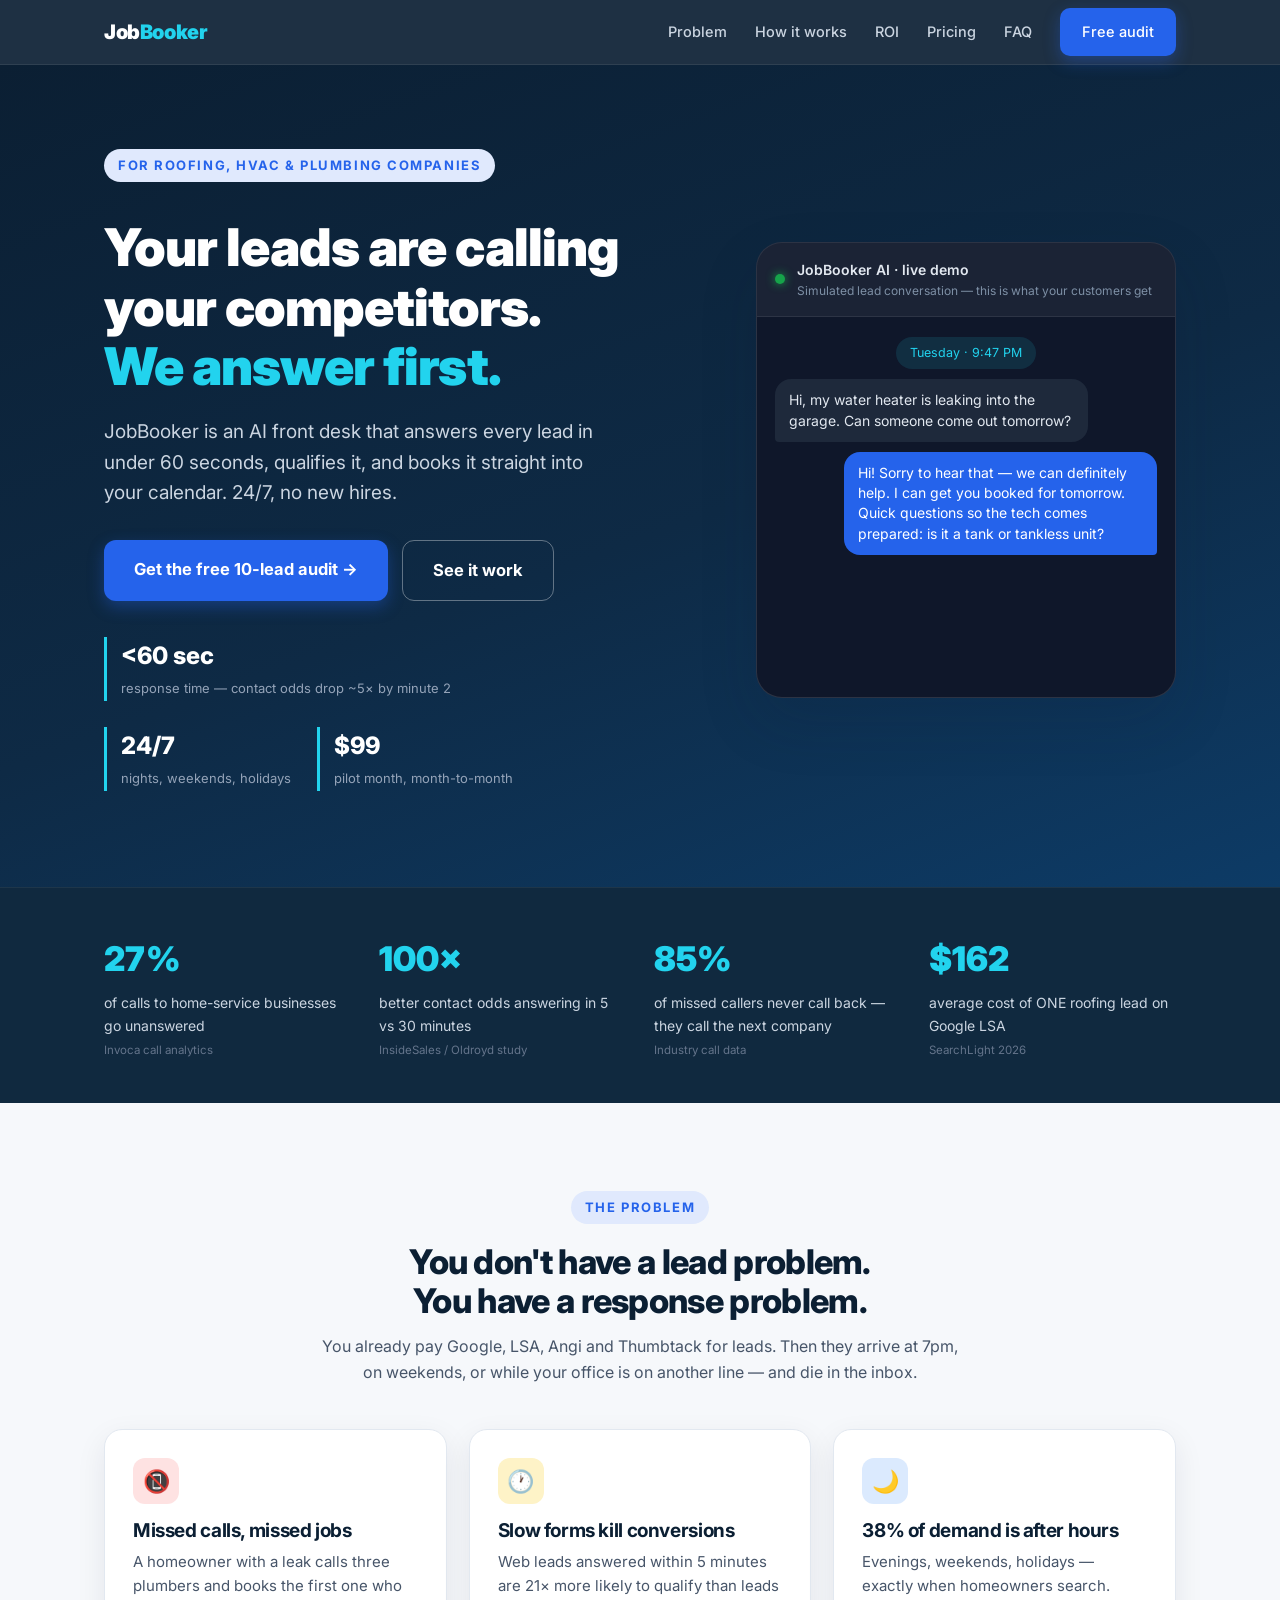
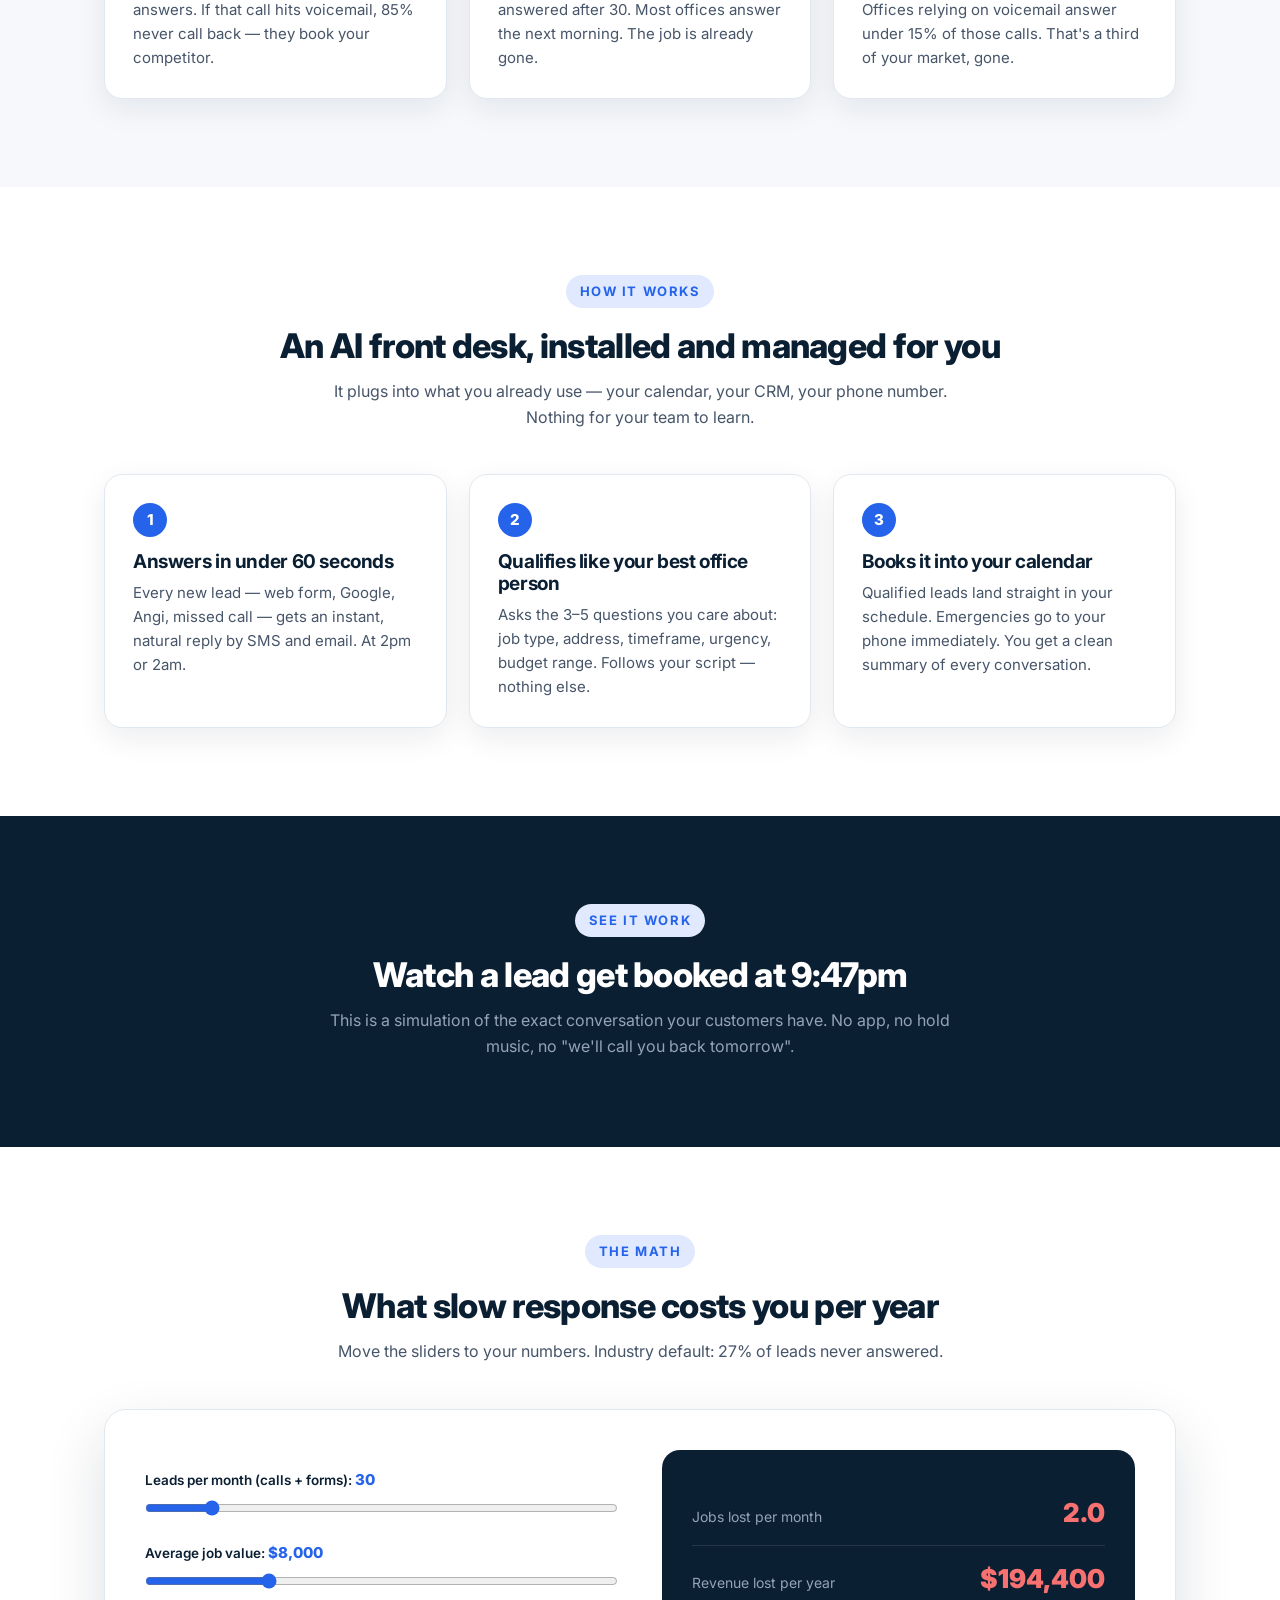
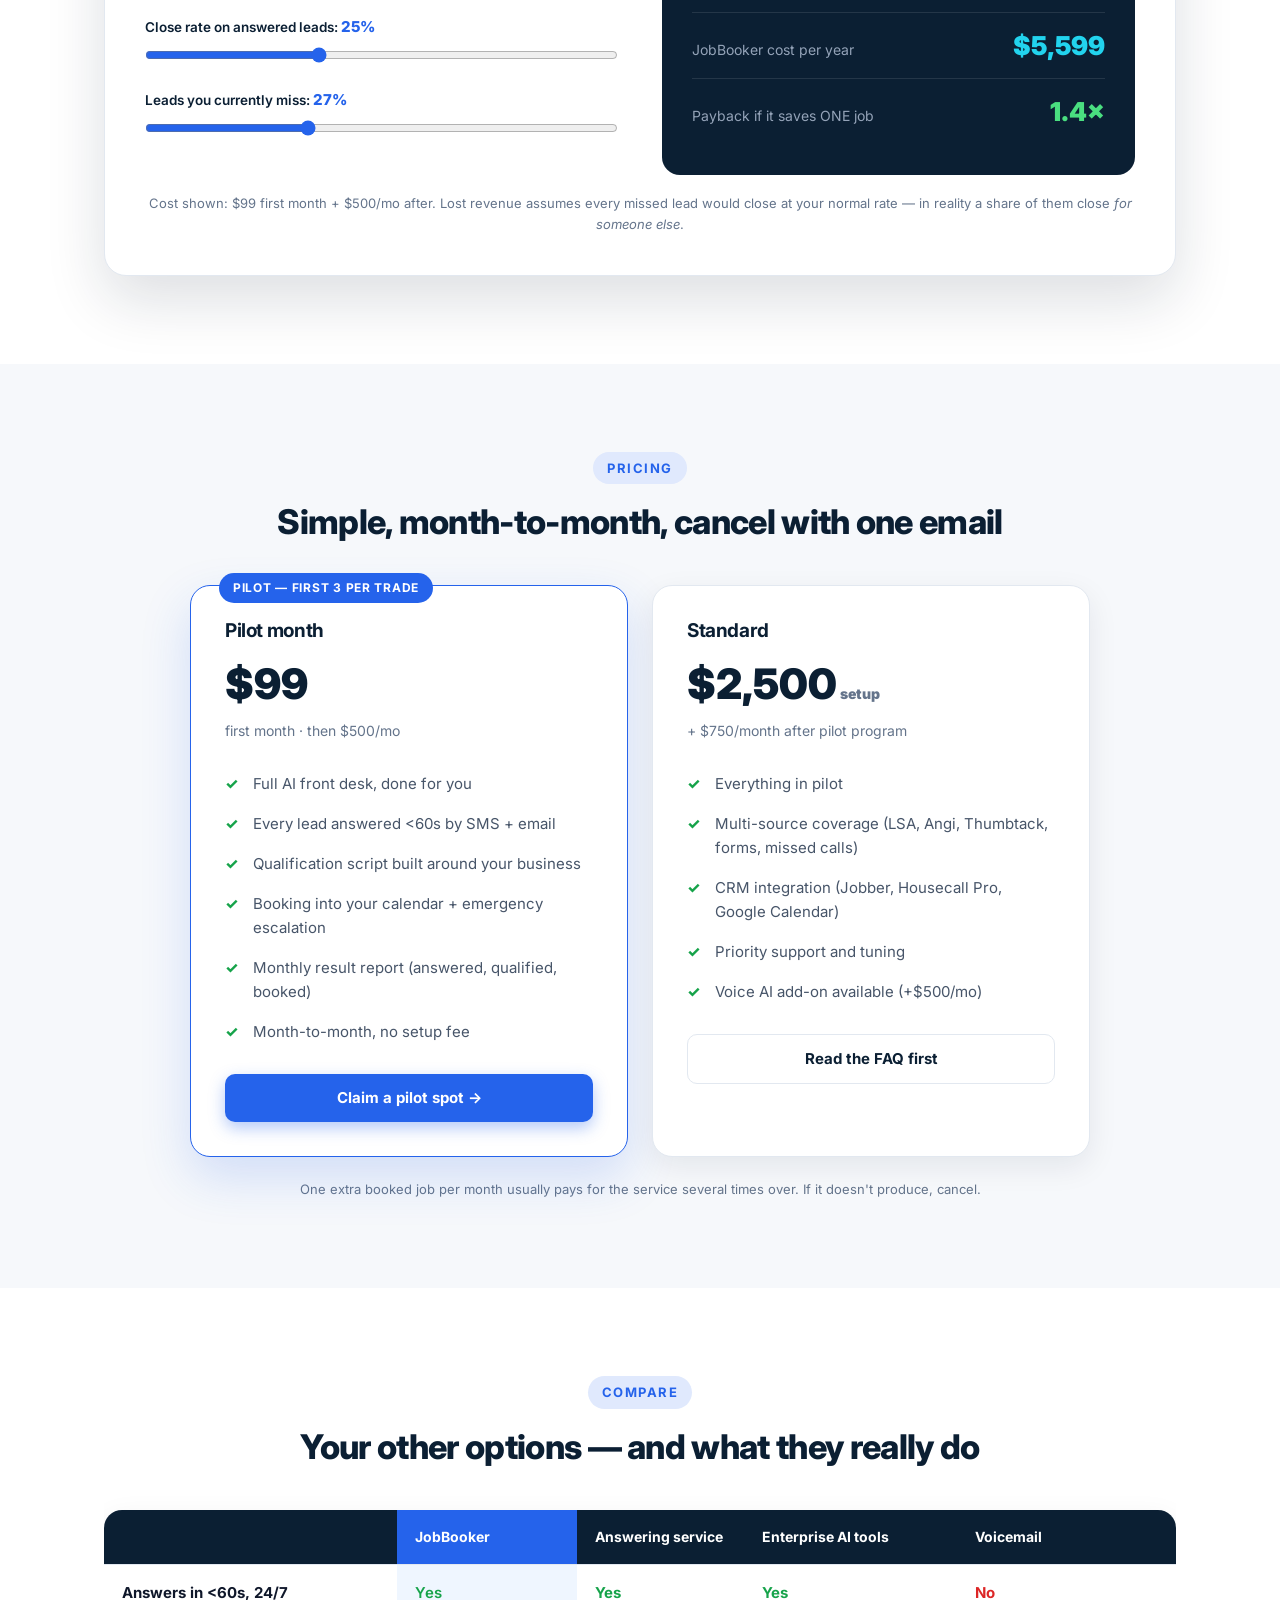
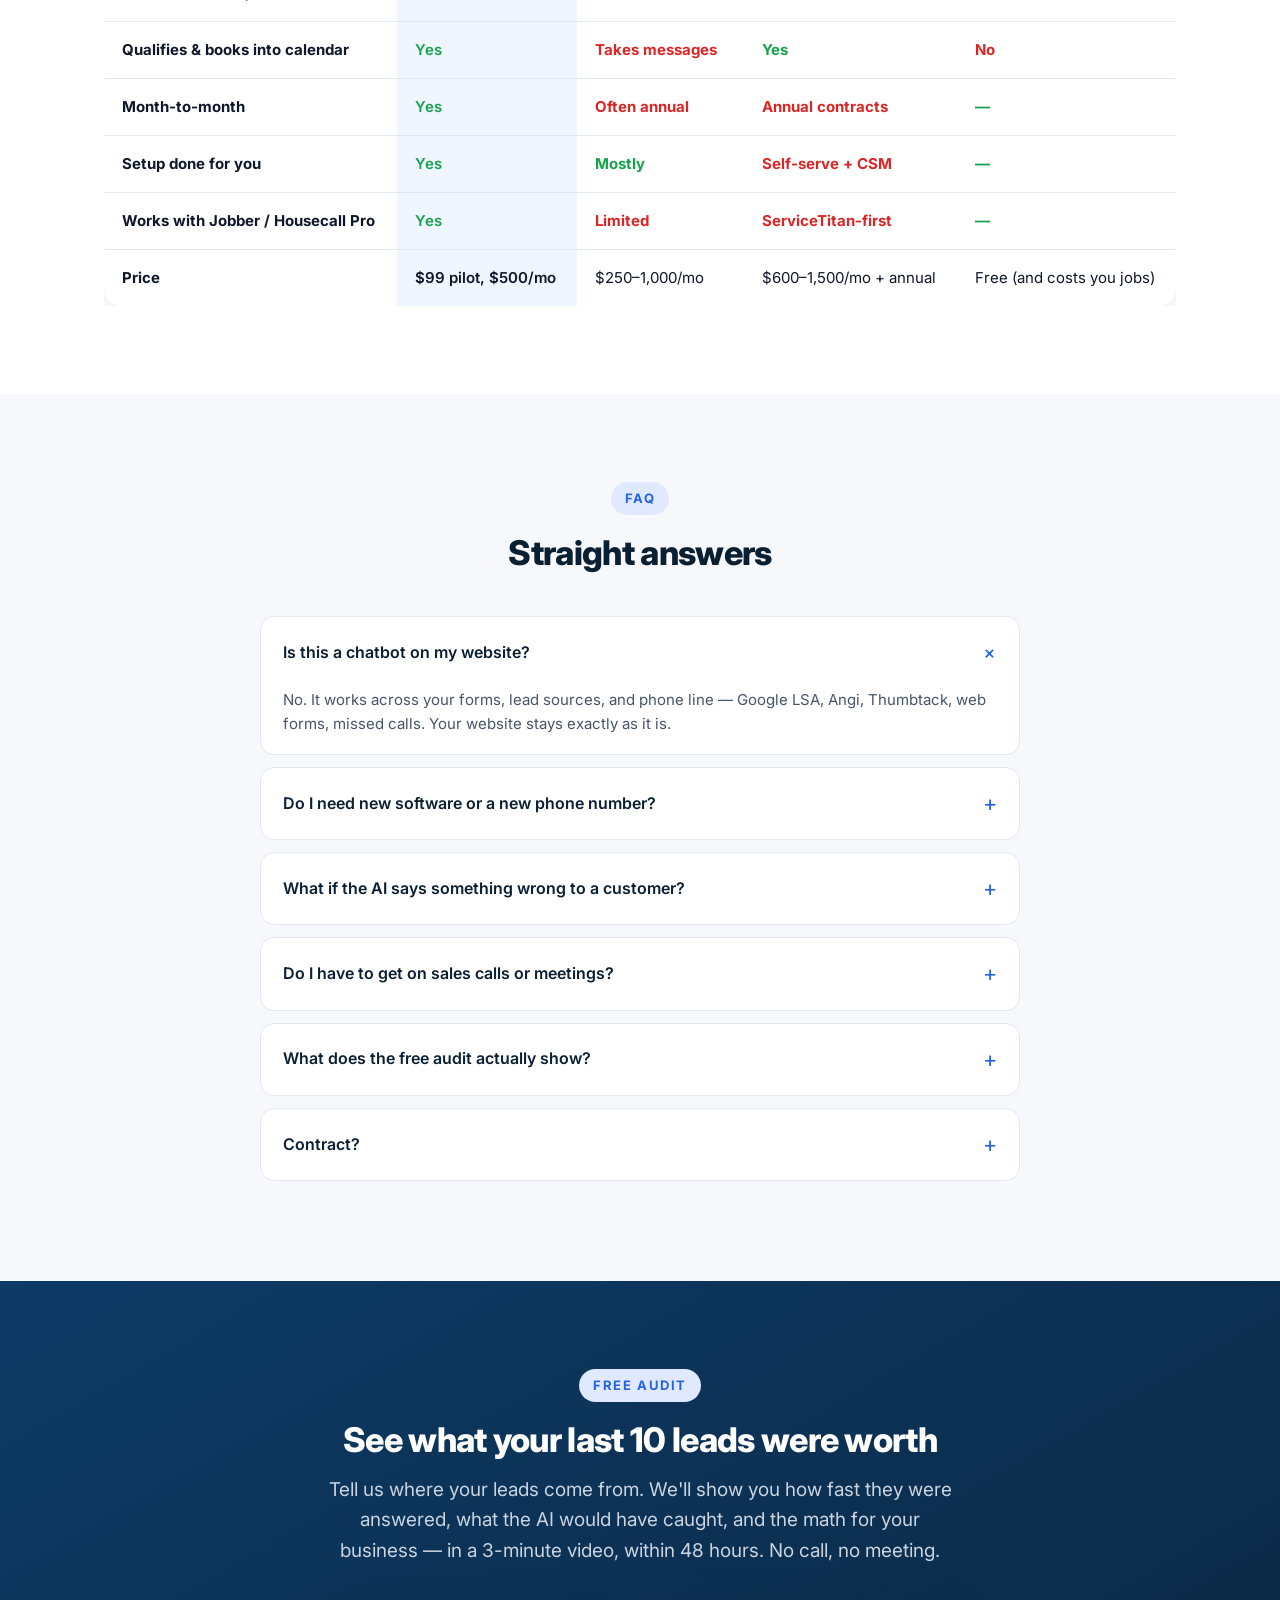
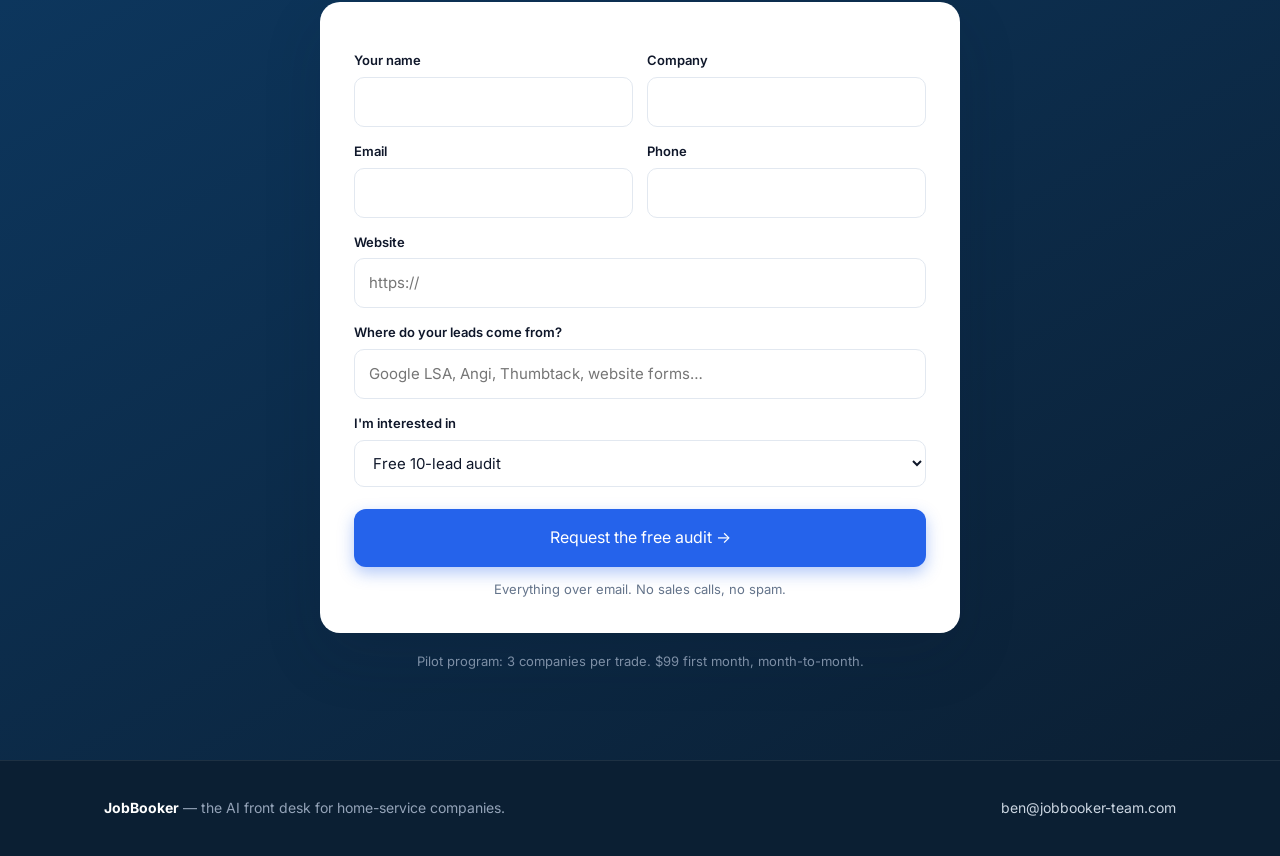
==== index.html @ ffe94521 "feat: minute-1 stat in hero + instant autoresponse on lead form" ====
<!DOCTYPE html>
<html lang="en">
<head>
<meta charset="UTF-8">
<meta name="viewport" content="width=device-width, initial-scale=1.0">
<title>JobBooker — Every lead answered in 60 seconds, booked in your calendar</title>
<meta name="description" content="JobBooker is the AI front desk for roofing, HVAC and plumbing companies. Every lead answered in under 60 seconds, qualified, and booked — 24/7. Pilot: $99 first month.">
<link rel="icon" href="data:image/svg+xml,%3Csvg xmlns='http://www.w3.org/2000/svg' viewBox='0 0 64 64'%3E%3Crect width='64' height='64' rx='14' fill='%230b1f33'/%3E%3Ctext x='32' y='44' font-family='Arial,sans-serif' font-size='34' font-weight='800' fill='%232563eb' text-anchor='middle'%3EJ%3C/text%3E%3C/svg%3E">
<link rel="canonical" href="https://getjobbooker.com/">
<meta property="og:type" content="website">
<meta property="og:url" content="https://getjobbooker.com/">
<meta property="og:title" content="JobBooker — Every lead answered in 60 seconds, booked in your calendar">
<meta property="og:description" content="AI front desk for roofing, HVAC and plumbing companies. Every lead answered in under 60 seconds, qualified, and booked — 24/7. Pilot: $99 first month.">
<meta property="og:image" content="https://getjobbooker.com/og-image.jpg">
<meta name="twitter:card" content="summary_large_image">
<meta name="twitter:title" content="JobBooker — Every lead answered in 60 seconds, booked in your calendar">
<meta name="twitter:description" content="AI front desk for roofing, HVAC and plumbing companies. Every lead answered, qualified, and booked — 24/7.">
<meta name="twitter:image" content="https://getjobbooker.com/og-image.jpg">
<script type="application/ld+json">
{
  "@context": "https://schema.org",
  "@type": "Service",
  "name": "JobBooker",
  "url": "https://getjobbooker.com/",
  "description": "AI front desk for roofing, HVAC and plumbing companies. Every lead answered in under 60 seconds, qualified, and booked into your calendar — 24/7.",
  "provider": {"@type": "Organization", "name": "JobBooker", "url": "https://getjobbooker.com/", "email": "ben@jobbooker-team.com"},
  "serviceType": "AI lead answering and booking service",
  "areaServed": "US",
  "offers": {"@type": "Offer", "name": "Pilot month", "price": "99", "priceCurrency": "USD", "description": "First month pilot, then $500/month, month-to-month."}
}
</script>
<link rel="preconnect" href="https://fonts.googleapis.com">
<link rel="preconnect" href="https://fonts.gstatic.com" crossorigin>
<link href="https://fonts.googleapis.com/css2?family=Inter:wght@400;500;600;700;800;900&display=swap" rel="stylesheet">
<style>
:root{
  --navy:#0b1f33; --navy2:#10293f; --blue:#2563eb; --blue-d:#1d4ed8; --cyan:#22d3ee;
  --ink:#0f172a; --grey:#475569; --grey2:#64748b; --bg:#f6f8fb; --card:#ffffff;
  --line:#e2e8f0; --green:#16a34a; --amber:#d97706; --red:#dc2626;
  --shadow:0 10px 30px rgba(11,31,51,.08); --shadow-lg:0 24px 60px rgba(11,31,51,.14);
}
*{margin:0;padding:0;box-sizing:border-box}
html{scroll-behavior:smooth}
body{font-family:'Inter',-apple-system,BlinkMacSystemFont,"Segoe UI",Roboto,sans-serif;color:var(--ink);background:var(--bg);line-height:1.6;-webkit-font-smoothing:antialiased}
.wrap{max-width:1120px;margin:0 auto;padding:0 24px}
h1,h2,h3{letter-spacing:-.02em;line-height:1.15}
h1{font-size:52px;font-weight:900}
h2{font-size:34px;font-weight:800;color:var(--navy)}
h3{font-size:19px;font-weight:700;color:var(--navy)}
p.lead{font-size:19px;color:#cbd5e1}
section{padding:88px 0}
.eyebrow{display:inline-block;font-size:13px;font-weight:700;letter-spacing:.12em;text-transform:uppercase;color:var(--blue);background:#e0e9fd;padding:6px 14px;border-radius:999px;margin-bottom:18px}
.center{text-align:center}
.muted{color:var(--grey)}
.small{font-size:13px;color:var(--grey2)}

/* NAV */
nav{position:sticky;top:0;z-index:50;background:rgba(11,31,51,.92);backdrop-filter:blur(10px);border-bottom:1px solid rgba(255,255,255,.08)}
nav .wrap{display:flex;align-items:center;justify-content:space-between;height:64px}
.logo{font-weight:900;font-size:20px;color:#fff;letter-spacing:-.02em}
.logo span{color:var(--cyan)}
.nav-links{display:flex;gap:28px;align-items:center}
.nav-links a{color:#cbd5e1;text-decoration:none;font-size:14.5px;font-weight:500}
.nav-links a:hover{color:#fff}
.btn{display:inline-block;background:var(--blue);color:#fff!important;font-weight:700;font-size:15px;padding:12px 22px;border-radius:10px;text-decoration:none;transition:.15s;box-shadow:0 6px 16px rgba(37,99,235,.35)}
.btn:hover{background:var(--blue-d);transform:translateY(-1px)}
.btn-lg{font-size:16.5px;padding:16px 30px;border-radius:12px}
.btn-ghost{background:transparent;border:1.5px solid rgba(255,255,255,.35);box-shadow:none;color:#fff!important}
.btn-ghost:hover{background:rgba(255,255,255,.08)}

/* HERO */
.hero{background:linear-gradient(160deg,var(--navy) 0%,#0e2a45 55%,#0d3b66 100%);color:#fff;padding:84px 0 96px;overflow:hidden}
.hero .wrap{display:grid;grid-template-columns:1.05fr .95fr;gap:56px;align-items:center}
.hero h1{margin:18px 0 20px}
.hero h1 .accent{color:var(--cyan)}
.hero p.lead{max-width:520px}
.hero-ctas{display:flex;gap:14px;margin-top:32px;flex-wrap:wrap}
.hero-stats{display:flex;gap:26px;margin-top:36px;flex-wrap:wrap}
.hstat{border-left:3px solid var(--cyan);padding-left:14px}
.hstat b{display:block;font-size:24px;font-weight:800;color:#fff}
.hstat span{font-size:13px;color:#94a3b8}

/* PHONE DEMO */
.phone{background:#0f172a;border:1px solid rgba(255,255,255,.12);border-radius:26px;box-shadow:var(--shadow-lg);overflow:hidden;max-width:420px;margin-left:auto}
.phone-head{display:flex;align-items:center;gap:12px;padding:16px 18px;background:rgba(255,255,255,.05);border-bottom:1px solid rgba(255,255,255,.08)}
.phone-head .dot{width:10px;height:10px;border-radius:50%;background:var(--green);box-shadow:0 0 10px var(--green)}
.phone-head .t{font-size:14px;font-weight:600;color:#e2e8f0}
.phone-head .s{font-size:12px;color:#7d8fa5}
.chat{padding:20px 18px;display:flex;flex-direction:column;gap:10px;min-height:380px}
.bubble{max-width:82%;padding:11px 14px;border-radius:16px;font-size:14px;line-height:1.45;opacity:0;transform:translateY(8px);animation:msgIn .4s forwards}
@keyframes msgIn{to{opacity:1;transform:none}}
.b-in{align-self:flex-start;background:#1e293b;color:#e2e8f0;border-bottom-left-radius:4px}
.b-out{align-self:flex-end;background:var(--blue);color:#fff;border-bottom-right-radius:4px}
.b-sys{align-self:center;background:rgba(34,211,238,.12);color:var(--cyan);font-size:12.5px;padding:7px 14px;border-radius:999px}
.time{font-size:11px;color:#64748b;align-self:flex-end;margin-top:-6px}
.typing{align-self:flex-start;display:flex;gap:5px;padding:12px 16px;background:#1e293b;border-radius:16px;border-bottom-left-radius:4px}
.typing i{width:7px;height:7px;border-radius:50%;background:#64748b;animation:blink 1.2s infinite}
.typing i:nth-child(2){animation-delay:.2s}.typing i:nth-child(3){animation-delay:.4s}
@keyframes blink{0%,60%,100%{opacity:.3}30%{opacity:1}}

/* STAT BAR */
.statbar{background:var(--navy2);color:#fff;padding:44px 0;border-top:1px solid rgba(255,255,255,.06)}
.statbar .wrap{display:grid;grid-template-columns:repeat(4,1fr);gap:28px}
.sb b{display:block;font-size:34px;font-weight:900;color:var(--cyan)}
.sb span{font-size:14px;color:#cbd5e1;display:block;margin-top:6px}
.sb i{font-size:11.5px;color:#64748b;display:block;font-style:normal;margin-top:4px}

/* CARDS */
.grid3{display:grid;grid-template-columns:repeat(3,1fr);gap:22px;margin-top:44px}
.card{background:var(--card);border:1px solid var(--line);border-radius:18px;padding:28px;box-shadow:var(--shadow)}
.card .ico{width:46px;height:46px;border-radius:12px;display:flex;align-items:center;justify-content:center;font-size:22px;margin-bottom:16px}
.card p{color:var(--grey);font-size:15px;margin-top:8px}
.ico-red{background:#fee2e2}.ico-amber{background:#fef3c7}.ico-blue{background:#dbeafe}
.num-badge{display:inline-flex;align-items:center;justify-content:center;width:34px;height:34px;border-radius:50%;background:var(--blue);color:#fff;font-weight:800;font-size:15px;margin-bottom:14px}

/* DEMO SECTION */
.demo{background:var(--navy);color:#fff}
.demo h2{color:#fff}
.demo .muted{color:#94a3b8}

/* CALC */
.calc{background:var(--card);border:1px solid var(--line);border-radius:22px;box-shadow:var(--shadow-lg);padding:40px;margin-top:44px}
.calc-grid{display:grid;grid-template-columns:1fr 1fr;gap:44px}
.calc label{display:block;font-size:13.5px;font-weight:600;color:var(--navy);margin:18px 0 6px}
.calc input[type=range]{width:100%;accent-color:var(--blue)}
.calc .val{font-weight:800;color:var(--blue);font-size:15px}
.result-box{background:var(--navy);color:#fff;border-radius:18px;padding:30px}
.result-box .row{display:flex;justify-content:space-between;align-items:baseline;padding:12px 0;border-bottom:1px solid rgba(255,255,255,.1)}
.result-box .row:last-child{border-bottom:none}
.result-box .lab{font-size:14px;color:#94a3b8}
.result-box .num{font-size:26px;font-weight:900}
.num.red{color:#f87171}.num.green{color:#4ade80}.num.cyan{color:var(--cyan)}

/* PRICING */
.pricing-grid{display:grid;grid-template-columns:1fr 1fr;gap:24px;margin-top:44px;max-width:900px;margin-left:auto;margin-right:auto}
.price-card{background:var(--card);border:1.5px solid var(--line);border-radius:20px;padding:34px;box-shadow:var(--shadow);position:relative}
.price-card.featured{border-color:var(--blue);box-shadow:0 20px 50px rgba(37,99,235,.18)}
.tag{position:absolute;top:-13px;left:28px;background:var(--blue);color:#fff;font-size:12px;font-weight:700;padding:5px 14px;border-radius:999px;letter-spacing:.06em}
.price-card .amount{font-size:42px;font-weight:900;color:var(--navy);margin:8px 0 2px}
.price-card .per{font-size:14px;color:var(--grey2)}
.price-card ul{list-style:none;margin:22px 0}
.price-card li{padding:8px 0 8px 28px;position:relative;font-size:15px;color:var(--grey)}
.price-card li:before{content:"✓";position:absolute;left:0;color:var(--green);font-weight:800}

/* COMPARE */
table.cmp{width:100%;border-collapse:separate;border-spacing:0;margin-top:44px;background:var(--card);border-radius:18px;overflow:hidden;box-shadow:var(--shadow);font-size:15px}
.cmp th,.cmp td{padding:16px 18px;text-align:left;border-bottom:1px solid var(--line)}
.cmp th{background:var(--navy);color:#fff;font-size:14px}
.cmp th.us{background:var(--blue)}
.cmp td.us{background:#eff6ff;font-weight:600}
.cmp tr:last-child td{border-bottom:none}
.cmp .x{color:var(--red);font-weight:700}
.cmp .y{color:var(--green);font-weight:700}
.cmp-wrap{overflow-x:auto;-webkit-overflow-scrolling:touch}
.cmp-wrap .cmp{min-width:640px}

/* FAQ */
.faq{max-width:760px;margin:44px auto 0}
.faq details{background:var(--card);border:1px solid var(--line);border-radius:14px;margin-bottom:12px;overflow:hidden}
.faq summary{cursor:pointer;padding:18px 22px;font-weight:600;color:var(--navy);list-style:none;display:flex;justify-content:space-between;align-items:center;font-size:16px}
.faq summary::-webkit-details-marker{display:none}
.faq summary:after{content:"+";font-size:22px;color:var(--blue);font-weight:400;transition:.2s}
.faq details[open] summary:after{transform:rotate(45deg)}
.faq .ans{padding:0 22px 18px;color:var(--grey);font-size:15px}

/* FINAL CTA */
.final{background:linear-gradient(150deg,#0d3b66,var(--navy));color:#fff;text-align:center}
.final h2{color:#fff}
.final .lead{color:#cbd5e1;max-width:640px;margin:16px auto 0}
footer{background:var(--navy);color:#94a3b8;padding:36px 0;font-size:14px;border-top:1px solid rgba(255,255,255,.08)}
footer .wrap{display:flex;justify-content:space-between;flex-wrap:wrap;gap:16px}
footer a{color:#cbd5e1;text-decoration:none}
footer a:hover{color:#fff}

/* LEAD FORM */
.audit-card{max-width:640px;margin:36px auto 0;background:#fff;border-radius:20px;padding:34px;text-align:left;box-shadow:var(--shadow-lg)}
.audit-card .frow{display:grid;grid-template-columns:1fr 1fr;gap:14px}
.audit-card label{display:block;font-size:13px;font-weight:600;color:var(--ink);margin:14px 0 6px}
.audit-card input,.audit-card select{width:100%;padding:12px 14px;border:1px solid var(--line);border-radius:10px;font:inherit;font-size:15px;color:var(--ink);background:#fff}
.audit-card input:focus,.audit-card select:focus{outline:none;border-color:var(--blue);box-shadow:0 0 0 3px rgba(37,99,235,.15)}
.audit-card button.btn{width:100%;margin-top:22px;border:none;cursor:pointer;font:inherit}
.audit-card button.btn:disabled{opacity:.6;cursor:default}
.audit-note{font-size:13px;color:var(--grey2);margin-top:12px;text-align:center}
.audit-note a{color:var(--blue)}
.hp{position:absolute;left:-9999px;width:1px;height:1px;opacity:0}
.form-success{text-align:center;padding:30px 10px;color:var(--ink)}
.form-success b{display:block;font-size:22px;margin-bottom:10px;color:var(--green)}

@media(max-width:900px){
  h1{font-size:36px}
  .hero .wrap{grid-template-columns:1fr;gap:44px}
  .phone{margin:0 auto}
  .statbar .wrap{grid-template-columns:repeat(2,1fr)}
  .grid3{grid-template-columns:1fr}
  .calc-grid{grid-template-columns:1fr}
  .pricing-grid{grid-template-columns:1fr}
  .nav-links a:not(.btn){display:none}
  .audit-card{padding:24px}
  .audit-card .frow{grid-template-columns:1fr}
  section{padding:64px 0}
}
</style>
</head>
<body>

<nav>
  <div class="wrap">
    <div class="logo">Job<span>Booker</span></div>
    <div class="nav-links">
      <a href="#problem">Problem</a>
      <a href="#how">How it works</a>
      <a href="#roi">ROI</a>
      <a href="#pricing">Pricing</a>
      <a href="#faq">FAQ</a>
      <a class="btn" href="#audit">Free audit</a>
    </div>
  </div>
</nav>

<header class="hero">
  <div class="wrap">
    <div>
      <span class="eyebrow">For roofing, HVAC &amp; plumbing companies</span>
      <h1>Your leads are calling your competitors.<br><span class="accent">We answer first.</span></h1>
      <p class="lead">JobBooker is an AI front desk that answers every lead in under 60 seconds, qualifies it, and books it straight into your calendar. 24/7, no new hires.</p>
      <div class="hero-ctas">
        <a class="btn btn-lg" href="#audit">Get the free 10-lead audit →</a>
        <a class="btn btn-lg btn-ghost" href="#demo">See it work</a>
      </div>
      <div class="hero-stats">
        <div class="hstat"><b>&lt;60 sec</b><span>response time — contact odds drop ~5× by minute 2</span></div>
        <div class="hstat"><b>24/7</b><span>nights, weekends, holidays</span></div>
        <div class="hstat"><b>$99</b><span>pilot month, month-to-month</span></div>
      </div>
    </div>
    <div class="phone" id="demo">
      <div class="phone-head">
        <div class="dot"></div>
        <div>
          <div class="t">JobBooker AI · live demo</div>
          <div class="s">Simulated lead conversation — this is what your customers get</div>
        </div>
      </div>
      <div class="chat" id="chat"></div>
    </div>
  </div>
</header>

<div class="statbar">
  <div class="wrap">
    <div class="sb"><b>27%</b><span>of calls to home-service businesses go unanswered<i>Invoca call analytics</i></span></div>
    <div class="sb"><b>100×</b><span>better contact odds answering in 5 vs 30 minutes<i>InsideSales / Oldroyd study</i></span></div>
    <div class="sb"><b>85%</b><span>of missed callers never call back — they call the next company<i>Industry call data</i></span></div>
    <div class="sb"><b>$162</b><span>average cost of ONE roofing lead on Google LSA<i>SearchLight 2026</i></span></div>
  </div>
</div>

<section id="problem">
  <div class="wrap">
    <div class="center">
      <span class="eyebrow">The problem</span>
      <h2>You don't have a lead problem.<br>You have a response problem.</h2>
      <p class="muted" style="max-width:640px;margin:14px auto 0">You already pay Google, LSA, Angi and Thumbtack for leads. Then they arrive at 7pm, on weekends, or while your office is on another line — and die in the inbox.</p>
    </div>
    <div class="grid3">
      <div class="card">
        <div class="ico ico-red">📵</div>
        <h3>Missed calls, missed jobs</h3>
        <p>A homeowner with a leak calls three plumbers and books the first one who answers. If that call hits voicemail, 85% never call back — they book your competitor.</p>
      </div>
      <div class="card">
        <div class="ico ico-amber">🕐</div>
        <h3>Slow forms kill conversions</h3>
        <p>Web leads answered within 5 minutes are 21× more likely to qualify than leads answered after 30. Most offices answer the next morning. The job is already gone.</p>
      </div>
      <div class="card">
        <div class="ico ico-blue">🌙</div>
        <h3>38% of demand is after hours</h3>
        <p>Evenings, weekends, holidays — exactly when homeowners search. Offices relying on voicemail answer under 15% of those calls. That's a third of your market, gone.</p>
      </div>
    </div>
  </div>
</section>

<section id="how" style="background:#fff">
  <div class="wrap">
    <div class="center">
      <span class="eyebrow">How it works</span>
      <h2>An AI front desk, installed and managed for you</h2>
      <p class="muted" style="max-width:620px;margin:14px auto 0">It plugs into what you already use — your calendar, your CRM, your phone number. Nothing for your team to learn.</p>
    </div>
    <div class="grid3">
      <div class="card">
        <div class="num-badge">1</div>
        <h3>Answers in under 60 seconds</h3>
        <p>Every new lead — web form, Google, Angi, missed call — gets an instant, natural reply by SMS and email. At 2pm or 2am.</p>
      </div>
      <div class="card">
        <div class="num-badge">2</div>
        <h3>Qualifies like your best office person</h3>
        <p>Asks the 3–5 questions you care about: job type, address, timeframe, urgency, budget range. Follows your script — nothing else.</p>
      </div>
      <div class="card">
        <div class="num-badge">3</div>
        <h3>Books it into your calendar</h3>
        <p>Qualified leads land straight in your schedule. Emergencies go to your phone immediately. You get a clean summary of every conversation.</p>
      </div>
    </div>
  </div>
</section>

<section class="demo" id="demo-section">
  <div class="wrap center">
    <span class="eyebrow">See it work</span>
    <h2>Watch a lead get booked at 9:47pm</h2>
    <p class="muted" style="max-width:620px;margin:14px auto 0">This is a simulation of the exact conversation your customers have. No app, no hold music, no "we'll call you back tomorrow".</p>
  </div>
</section>

<section id="roi" style="background:#fff">
  <div class="wrap">
    <div class="center">
      <span class="eyebrow">The math</span>
      <h2>What slow response costs you per year</h2>
      <p class="muted" style="margin-top:14px">Move the sliders to your numbers. Industry default: 27% of leads never answered.</p>
    </div>
    <div class="calc">
      <div class="calc-grid">
        <div>
          <label>Leads per month (calls + forms): <span class="val" id="vLeads">30</span></label>
          <input type="range" id="rLeads" min="5" max="200" value="30">
          <label>Average job value: <span class="val" id="vJob">$8,000</span></label>
          <input type="range" id="rJob" min="500" max="30000" step="500" value="8000">
          <label>Close rate on answered leads: <span class="val" id="vClose">25%</span></label>
          <input type="range" id="rClose" min="5" max="60" value="25">
          <label>Leads you currently miss: <span class="val" id="vMiss">27%</span></label>
          <input type="range" id="rMiss" min="5" max="70" value="27">
        </div>
        <div class="result-box">
          <div class="row"><span class="lab">Jobs lost per month</span><span class="num red" id="rJobsLost">2.0</span></div>
          <div class="row"><span class="lab">Revenue lost per year</span><span class="num red" id="rRevLost">$194,400</span></div>
          <div class="row"><span class="lab">JobBooker cost per year</span><span class="num cyan" id="rCost">$6,099</span></div>
          <div class="row"><span class="lab">Payback if it saves ONE job</span><span class="num green" id="rPayback">1.3×</span></div>
        </div>
      </div>
      <p class="small center" style="margin-top:18px">Cost shown: $99 first month + $500/mo after. Lost revenue assumes every missed lead would close at your normal rate — in reality a share of them close <em>for someone else</em>.</p>
    </div>
  </div>
</section>

<section id="pricing">
  <div class="wrap">
    <div class="center">
      <span class="eyebrow">Pricing</span>
      <h2>Simple, month-to-month, cancel with one email</h2>
    </div>
    <div class="pricing-grid">
      <div class="price-card featured">
        <div class="tag">PILOT — FIRST 3 PER TRADE</div>
        <h3>Pilot month</h3>
        <div class="amount">$99</div>
        <div class="per">first month · then $500/mo</div>
        <ul>
          <li>Full AI front desk, done for you</li>
          <li>Every lead answered &lt;60s by SMS + email</li>
          <li>Qualification script built around your business</li>
          <li>Booking into your calendar + emergency escalation</li>
          <li>Monthly result report (answered, qualified, booked)</li>
          <li>Month-to-month, no setup fee</li>
        </ul>
        <a class="btn" style="width:100%;text-align:center" href="#audit" data-interest="Pilot spot — $99 first month">Claim a pilot spot →</a>
      </div>
      <div class="price-card">
        <h3>Standard</h3>
        <div class="amount">$2,500<span class="per"> setup</span></div>
        <div class="per">+ $750/month after pilot program</div>
        <ul>
          <li>Everything in pilot</li>
          <li>Multi-source coverage (LSA, Angi, Thumbtack, forms, missed calls)</li>
          <li>CRM integration (Jobber, Housecall Pro, Google Calendar)</li>
          <li>Priority support and tuning</li>
          <li>Voice AI add-on available (+$500/mo)</li>
        </ul>
        <a class="btn btn-ghost" style="width:100%;text-align:center;color:var(--navy)!important;border-color:var(--line)" href="#faq">Read the FAQ first</a>
      </div>
    </div>
    <p class="small center" style="margin-top:22px">One extra booked job per month usually pays for the service several times over. If it doesn't produce, cancel.</p>
  </div>
</section>

<section style="background:#fff">
  <div class="wrap">
    <div class="center">
      <span class="eyebrow">Compare</span>
      <h2>Your other options — and what they really do</h2>
    </div>
    <div class="cmp-wrap">
    <table class="cmp">
      <tr><th></th><th class="us">JobBooker</th><th>Answering service</th><th>Enterprise AI tools</th><th>Voicemail</th></tr>
      <tr><td><b>Answers in &lt;60s, 24/7</b></td><td class="us y">Yes</td><td class="y">Yes</td><td class="y">Yes</td><td class="x">No</td></tr>
      <tr><td><b>Qualifies &amp; books into calendar</b></td><td class="us y">Yes</td><td class="x">Takes messages</td><td class="y">Yes</td><td class="x">No</td></tr>
      <tr><td><b>Month-to-month</b></td><td class="us y">Yes</td><td class="x">Often annual</td><td class="x">Annual contracts</td><td class="y">—</td></tr>
      <tr><td><b>Setup done for you</b></td><td class="us y">Yes</td><td class="y">Mostly</td><td class="x">Self-serve + CSM</td><td class="y">—</td></tr>
      <tr><td><b>Works with Jobber / Housecall Pro</b></td><td class="us y">Yes</td><td class="x">Limited</td><td class="x">ServiceTitan-first</td><td class="y">—</td></tr>
      <tr><td><b>Price</b></td><td class="us">$99 pilot, $500/mo</td><td>$250–1,000/mo</td><td>$600–1,500/mo + annual</td><td>Free (and costs you jobs)</td></tr>
    </table>
    </div>
  </div>
</section>

<section id="faq">
  <div class="wrap">
    <div class="center">
      <span class="eyebrow">FAQ</span>
      <h2>Straight answers</h2>
    </div>
    <div class="faq">
      <details open><summary>Is this a chatbot on my website?</summary><div class="ans">No. It works across your forms, lead sources, and phone line — Google LSA, Angi, Thumbtack, web forms, missed calls. Your website stays exactly as it is.</div></details>
      <details><summary>Do I need new software or a new phone number?</summary><div class="ans">No. We plug into your existing calendar, CRM, and number. Works with Jobber, Housecall Pro, and plain Google Calendar.</div></details>
      <details><summary>What if the AI says something wrong to a customer?</summary><div class="ans">It sticks to your qualification script — it prices nothing, promises nothing, and hands anything unusual to a human: your office or ours. Every conversation is logged and reviewable.</div></details>
      <details><summary>Do I have to get on sales calls or meetings?</summary><div class="ans">No. Everything runs over email: the free audit, a 3-minute video of your results, the proposal, and onboarding via one form. No calls, no meetings.</div></details>
      <details><summary>What does the free audit actually show?</summary><div class="ans">We take your last 10 leads and show how fast each was answered, what the AI would have caught, and the exact revenue math for your business. You judge it on your own numbers before paying anything.</div></details>
      <details><summary>Contract?</summary><div class="ans">Month-to-month. Cancel with one email. No annual lock-in, no early-exit fees.</div></details>
    </div>
  </div>
</section>

<section class="final" id="audit">
  <div class="wrap">
    <span class="eyebrow">Free audit</span>
    <h2>See what your last 10 leads were worth</h2>
    <p class="lead">Tell us where your leads come from. We'll show you how fast they were answered, what the AI would have caught, and the math for your business — in a 3-minute video, within 48 hours. No call, no meeting.</p>
    <div class="audit-card">
      <form id="leadForm">
        <div class="frow">
          <div>
            <label for="fName">Your name</label>
            <input id="fName" name="name" autocomplete="name" required>
          </div>
          <div>
            <label for="fCompany">Company</label>
            <input id="fCompany" name="company" autocomplete="organization" required>
          </div>
        </div>
        <div class="frow">
          <div>
            <label for="fEmail">Email</label>
            <input id="fEmail" type="email" name="email" autocomplete="email" required>
          </div>
          <div>
            <label for="fPhone">Phone</label>
            <input id="fPhone" type="tel" name="phone" autocomplete="tel">
          </div>
        </div>
        <label for="fWebsite">Website</label>
        <input id="fWebsite" type="url" name="website" placeholder="https://">
        <label for="fSources">Where do your leads come from?</label>
        <input id="fSources" name="lead_sources" placeholder="Google LSA, Angi, Thumbtack, website forms…">
        <label for="fInterest">I'm interested in</label>
        <select id="fInterest" name="interest">
          <option>Free 10-lead audit</option>
          <option>Pilot spot — $99 first month</option>
        </select>
        <input type="text" name="_honey" class="hp" tabindex="-1" autocomplete="off" aria-hidden="true">
        <input type="hidden" name="_autoresponse" value="Got it — your free 10-lead audit request is in. We reply within 48 hours with a short video showing how fast your last leads were answered, what the AI would have caught, and the exact revenue math for your business. Talk soon — Ben, JobBooker (getjobbooker.com)">
        <button class="btn btn-lg" type="submit" id="leadSubmit">Request the free audit →</button>
        <div class="audit-note" id="formMsg">Everything over email. No sales calls, no spam.</div>
      </form>
    </div>
    <p class="small" style="margin-top:18px;color:#7d8fa5">Pilot program: 3 companies per trade. $99 first month, month-to-month.</p>
  </div>
</section>

<footer>
  <div class="wrap">
    <div><b style="color:#fff">JobBooker</b> — the AI front desk for home-service companies.</div>
    <div><a href="mailto:ben@jobbooker-team.com">ben@jobbooker-team.com</a></div>
  </div>
</footer>

<script>
// ---------- Simulated chat demo ----------
const script = [
  {t:'sys', txt:'Tuesday · 9:47 PM'},
  {t:'in',  txt:'Hi, my water heater is leaking into the garage. Can someone come out tomorrow?'},
  {t:'typing'},
  {t:'out', txt:'Hi! Sorry to hear that — we can definitely help. I can get you booked for tomorrow. Quick questions so the tech comes prepared: is it a tank or tankless unit?'},
  {t:'in',  txt:'Tank, about 8 years old'},
  {t:'typing'},
  {t:'out', txt:'Got it. And what\'s the address for the visit?'},
  {t:'in',  txt:'4211 Preston Rd, Celina TX'},
  {t:'typing'},
  {t:'out', txt:'Perfect. I have Thursday 8–10am or 10am–12pm with Marcus. Which works better?'},
  {t:'in',  txt:'8am works'},
  {t:'sys', txt:'✓ Booked · Thursday 8:00 AM · confirmation text sent · owner notified'},
  {t:'out', txt:'Done — you\'re on the schedule for Thursday 8–10am. You\'ll get a confirmation text in a minute. Anything else I can help with tonight?'}
];
const chat = document.getElementById('chat');
let si = 0;
function addBubble(item){
  const d = document.createElement('div');
  if(item.t === 'typing'){
    d.className = 'typing'; d.id = 'typing-ind';
    d.innerHTML = '<i></i><i></i><i></i>';
  } else {
    d.className = 'bubble ' + (item.t==='in'?'b-in':item.t==='out'?'b-out':'b-sys');
    d.textContent = item.txt;
  }
  chat.appendChild(d);
  chat.scrollTop = chat.scrollHeight;
  return d;
}
function playScript(){
  chat.innerHTML = ''; si = 0;
  function next(){
    if(si >= script.length){ setTimeout(playScript, 6000); return; }
    const item = script[si++];
    if(item.t === 'typing'){
      const ty = addBubble(item);
      setTimeout(() => { ty.remove(); next(); }, 900);
    } else {
      addBubble(item);
      setTimeout(next, item.t==='sys' ? 1200 : 1500);
    }
  }
  next();
}
playScript();

// ---------- ROI calculator ----------
const $ = id => document.getElementById(id);
function money(n){ return '$' + Math.round(n).toLocaleString('en-US'); }
function calc(){
  const leads = +$('rLeads').value, job = +$('rJob').value,
        close = +$('rClose').value / 100, miss = +$('rMiss').value / 100;
  $('vLeads').textContent = leads;
  $('vJob').textContent = money(job);
  $('vClose').textContent = $('rClose').value + '%';
  $('vMiss').textContent = $('rMiss').value + '%';
  const jobsLost = leads * miss * close;
  const revLost = jobsLost * job * 12;
  const cost = 99 + 500 * 11;
  $('rJobsLost').textContent = jobsLost.toFixed(1);
  $('rRevLost').textContent = money(revLost);
  $('rCost').textContent = money(cost);
  $('rPayback').textContent = (job / cost).toFixed(1) + '×';
}
['rLeads','rJob','rClose','rMiss'].forEach(id => $(id).addEventListener('input', calc));
calc();

// ---------- Lead form ----------
const leadForm = $('leadForm');
leadForm.addEventListener('submit', async e => {
  e.preventDefault();
  const btn = $('leadSubmit'), msg = $('formMsg');
  btn.disabled = true;
  btn.textContent = 'Sending…';
  const data = Object.fromEntries(new FormData(leadForm));
  data._subject = 'JobBooker lead: ' + (data.company || data.name) + ' — ' + data.interest;
  data._template = 'table';
  data._captcha = 'false';
  try {
    const res = await fetch('https://formsubmit.co/ajax/ben@jobbooker-team.com', {
      method: 'POST',
      headers: {'Content-Type': 'application/json', 'Accept': 'application/json'},
      body: JSON.stringify(data)
    });
    if (!res.ok) throw new Error('submit failed');
    leadForm.innerHTML = '<div class="form-success"><b>Got it — you\'re in the queue.</b>We\'ll reply within 48 hours with your audit video. Everything happens over email from here.</div>';
  } catch (err) {
    btn.disabled = false;
    btn.textContent = 'Request the free audit →';
    msg.innerHTML = 'Something went wrong — email us directly at <a href="mailto:ben@jobbooker-team.com">ben@jobbooker-team.com</a>';
  }
});
// Pilot CTA presets the interest dropdown
document.querySelectorAll('a[data-interest]').forEach(a =>
  a.addEventListener('click', () => { $('fInterest').value = a.dataset.interest; })
);
</script>
</body>
</html>
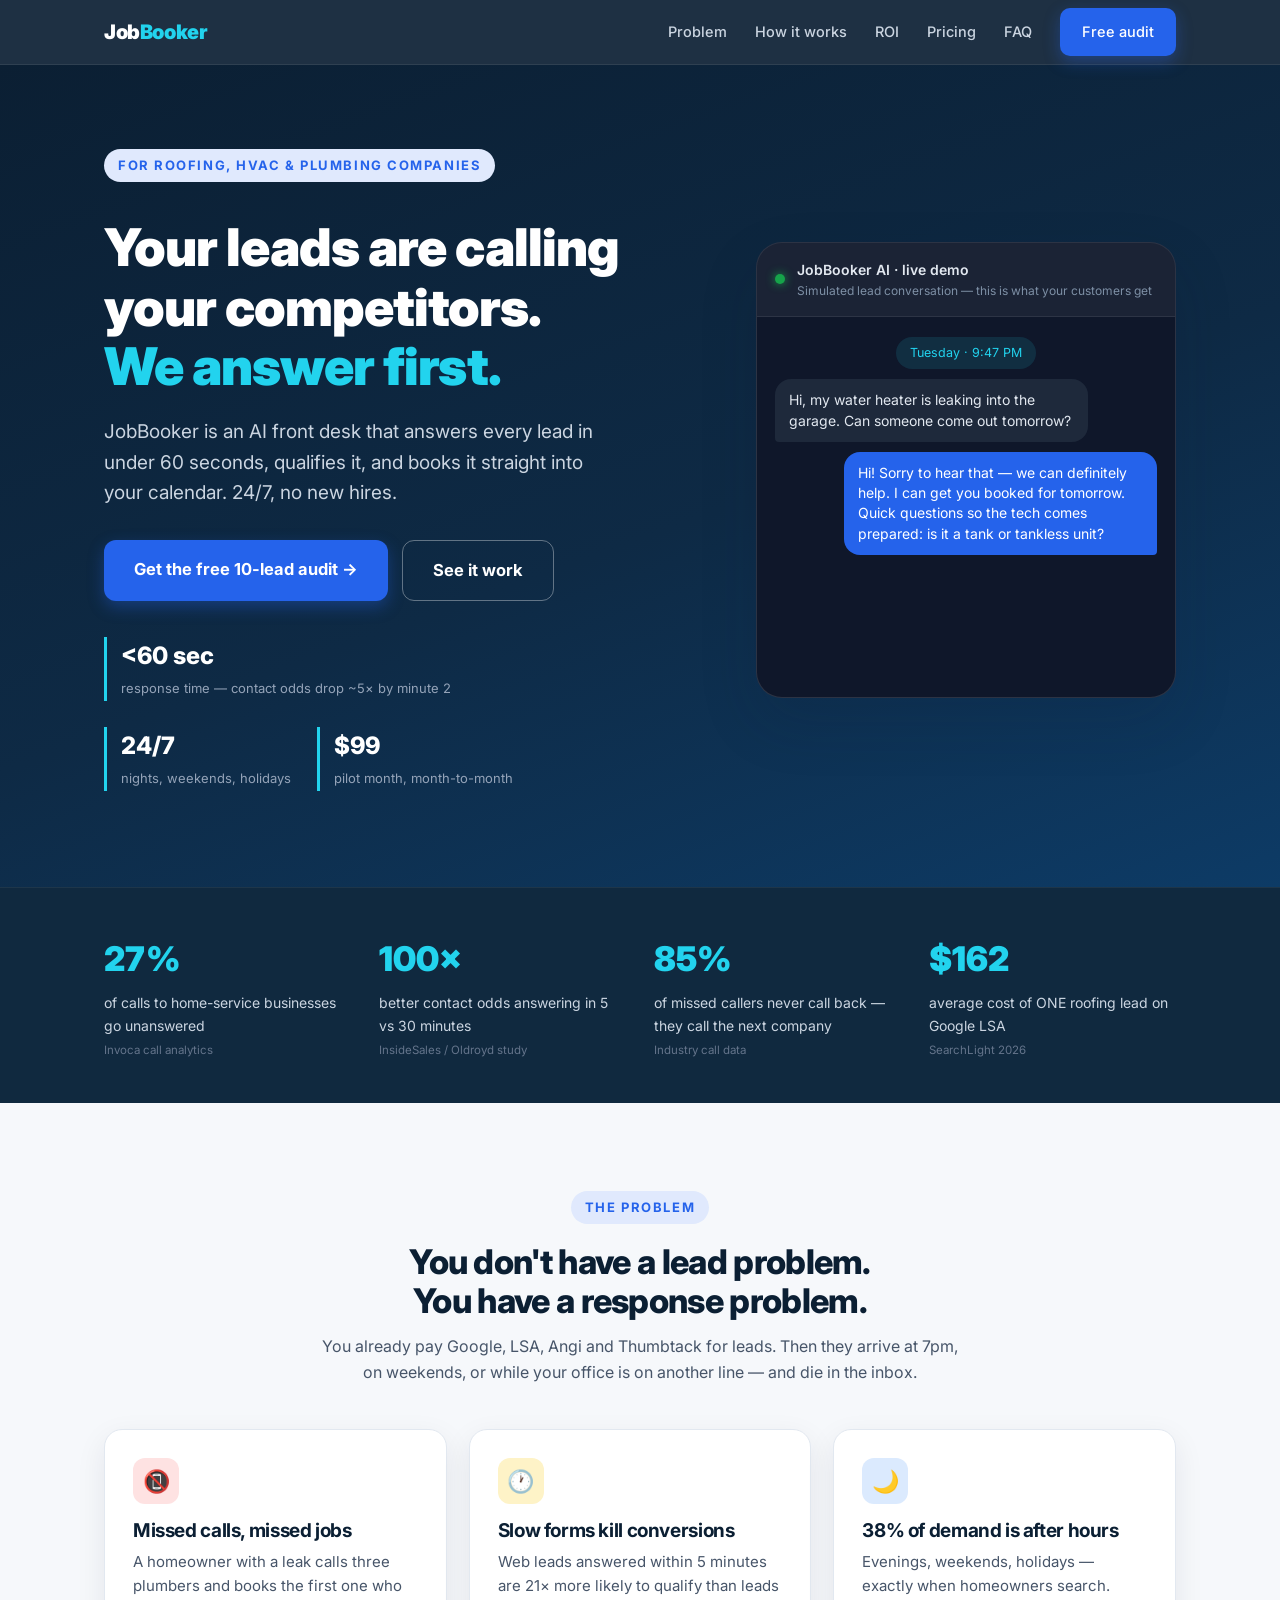
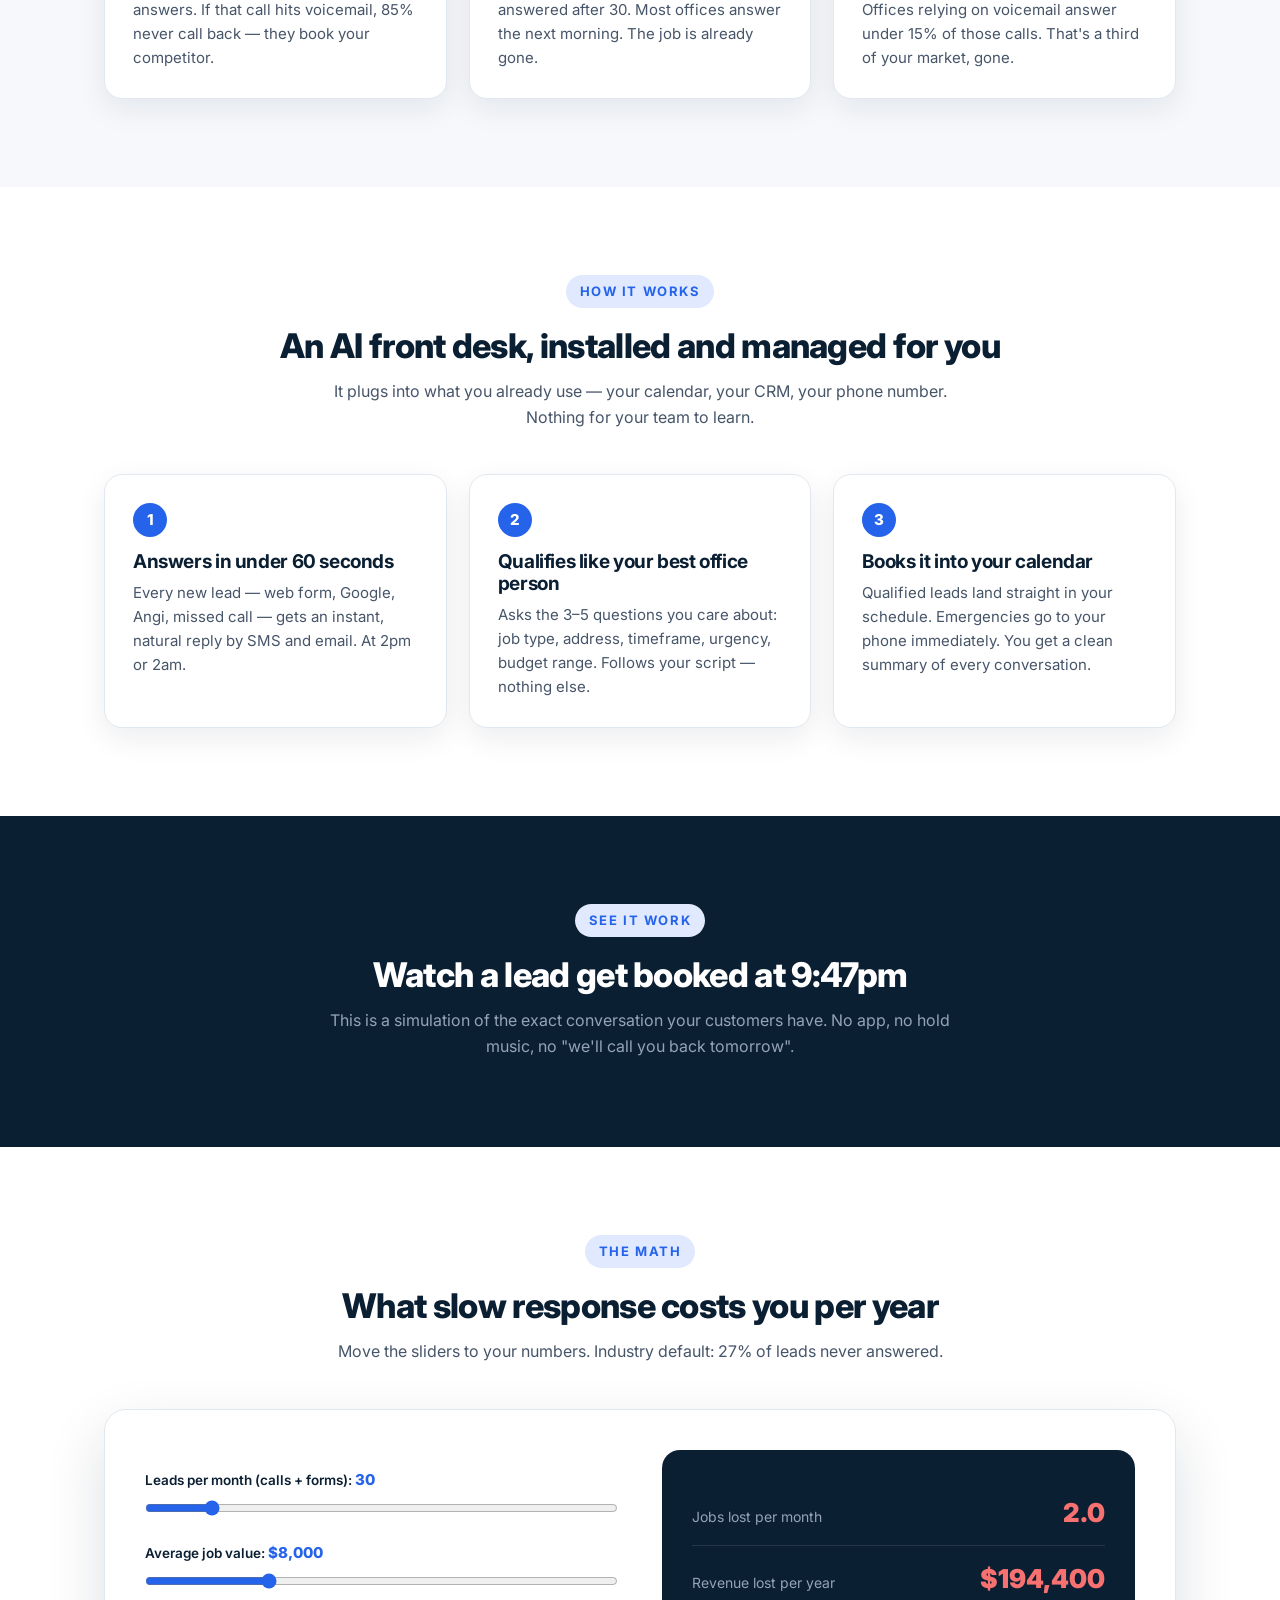
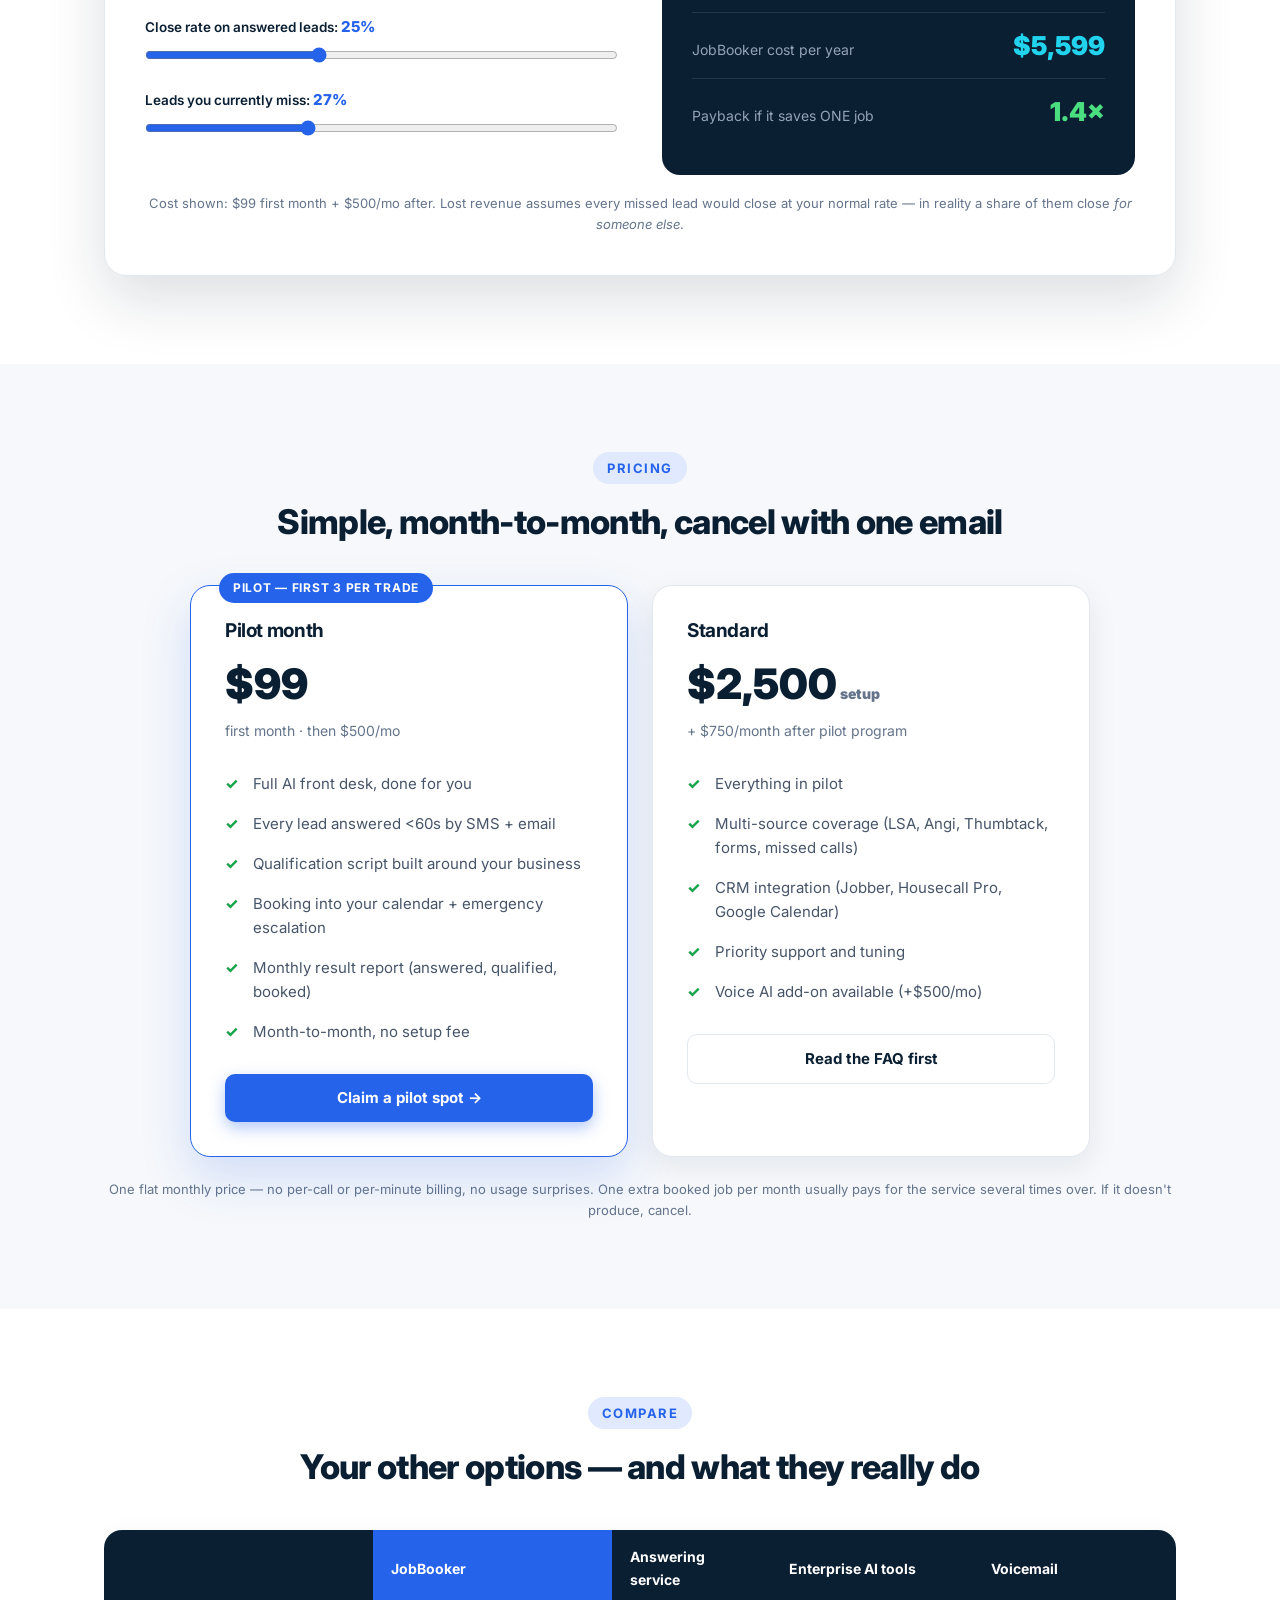
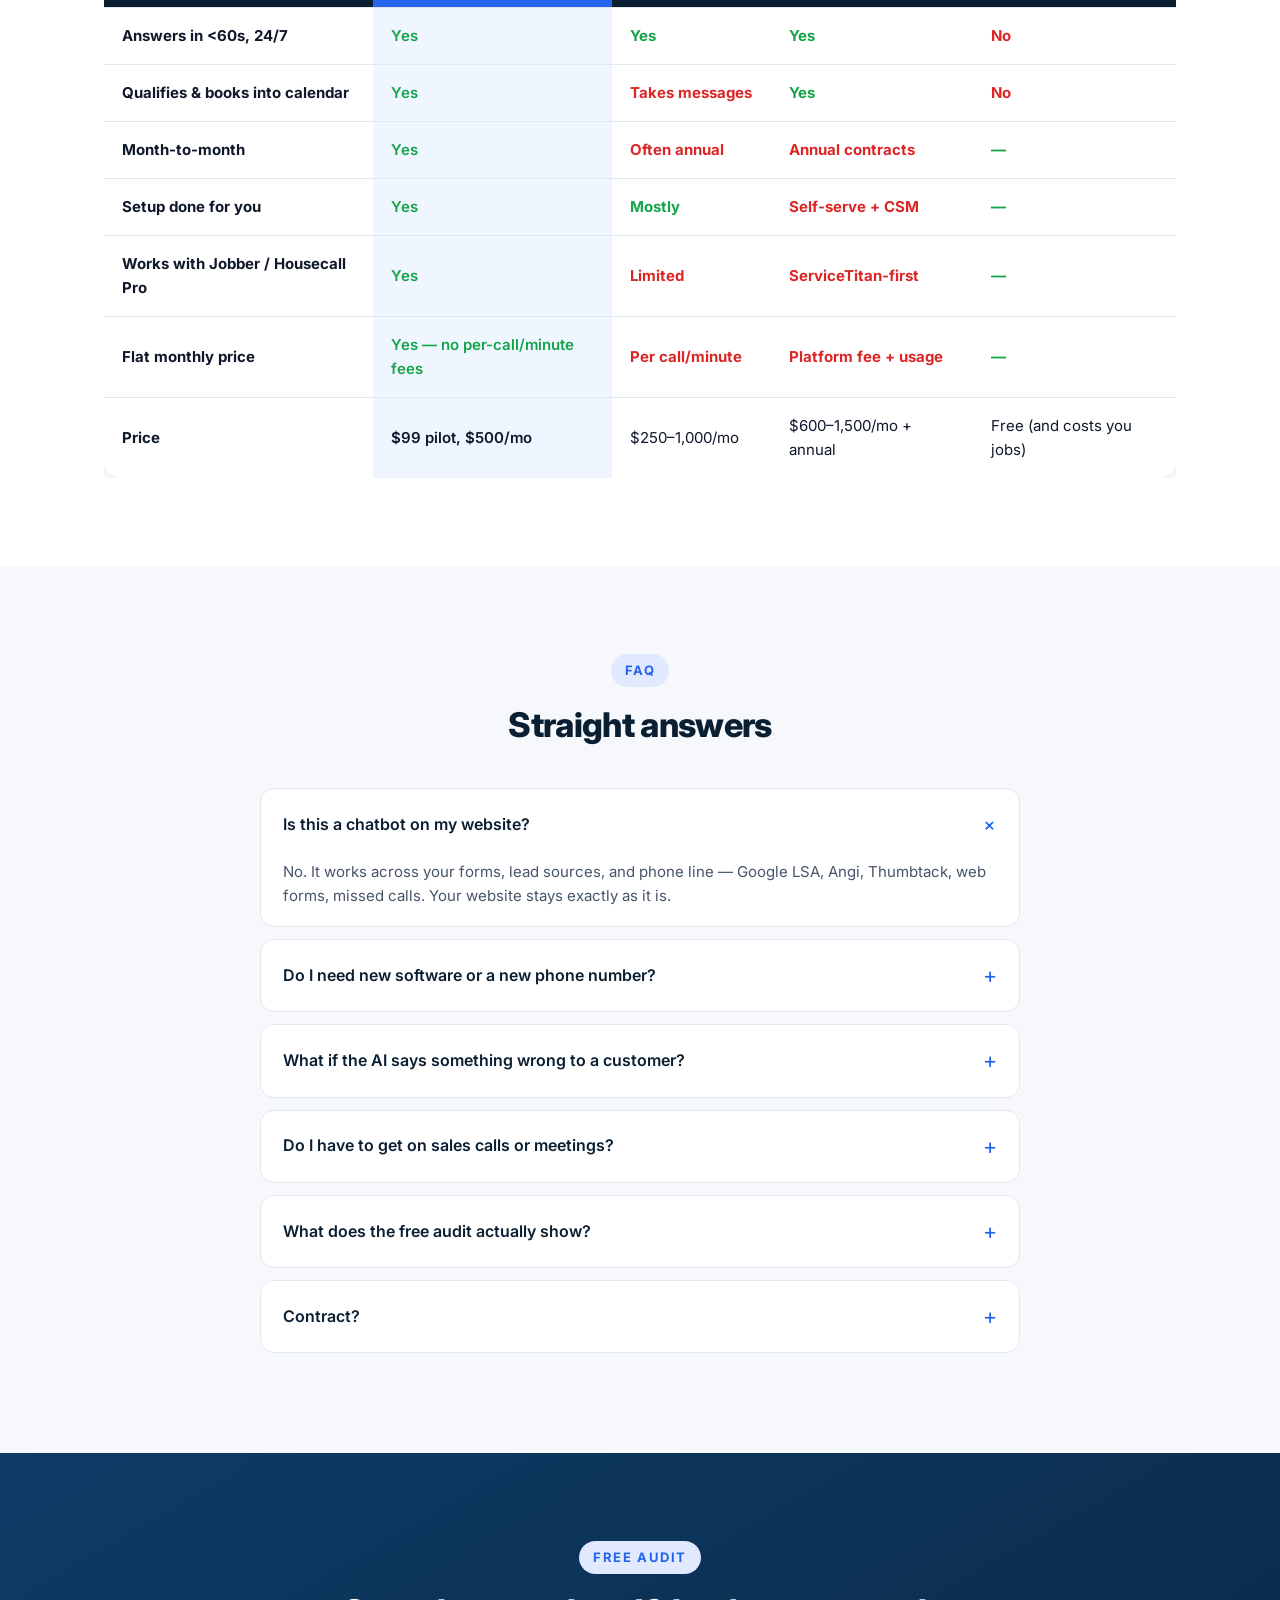
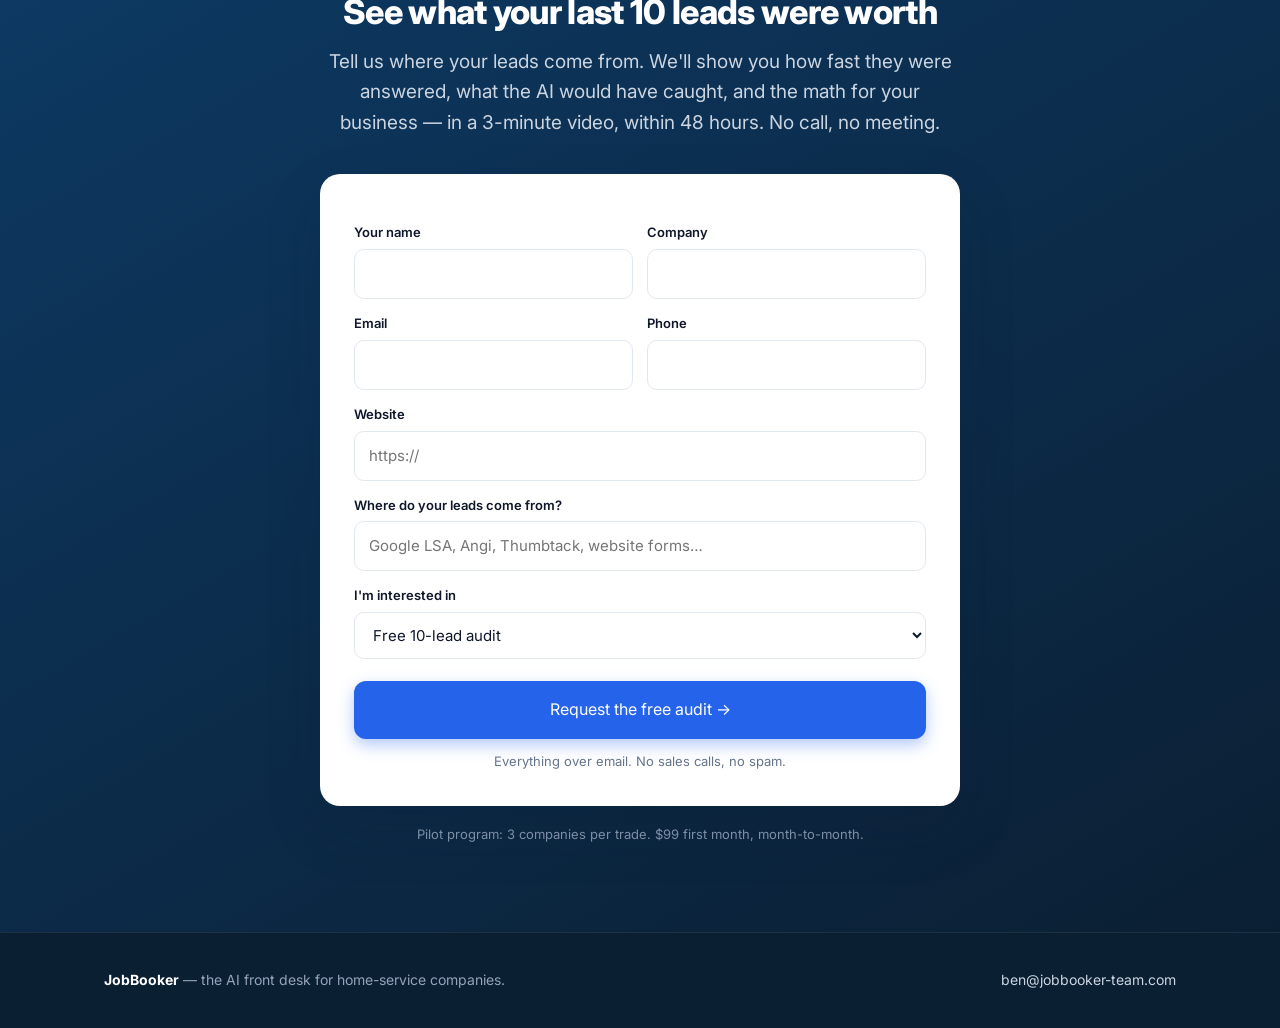
==== commit 97c64ac0: "feat: flat-pricing positioning (no per-call/minute billing) in pricing + comparison" ====
--- a/index.html
+++ b/index.html
@@ -384,7 +384,7 @@
         <a class="btn btn-ghost" style="width:100%;text-align:center;color:var(--navy)!important;border-color:var(--line)" href="#faq">Read the FAQ first</a>
       </div>
     </div>
-    <p class="small center" style="margin-top:22px">One extra booked job per month usually pays for the service several times over. If it doesn't produce, cancel.</p>
+    <p class="small center" style="margin-top:22px">One flat monthly price — no per-call or per-minute billing, no usage surprises. One extra booked job per month usually pays for the service several times over. If it doesn't produce, cancel.</p>
   </div>
 </section>
 
@@ -402,6 +402,7 @@
       <tr><td><b>Month-to-month</b></td><td class="us y">Yes</td><td class="x">Often annual</td><td class="x">Annual contracts</td><td class="y">—</td></tr>
       <tr><td><b>Setup done for you</b></td><td class="us y">Yes</td><td class="y">Mostly</td><td class="x">Self-serve + CSM</td><td class="y">—</td></tr>
       <tr><td><b>Works with Jobber / Housecall Pro</b></td><td class="us y">Yes</td><td class="x">Limited</td><td class="x">ServiceTitan-first</td><td class="y">—</td></tr>
+      <tr><td><b>Flat monthly price</b></td><td class="us y">Yes — no per-call/minute fees</td><td class="x">Per call/minute</td><td class="x">Platform fee + usage</td><td class="y">—</td></tr>
       <tr><td><b>Price</b></td><td class="us">$99 pilot, $500/mo</td><td>$250–1,000/mo</td><td>$600–1,500/mo + annual</td><td>Free (and costs you jobs)</td></tr>
     </table>
     </div>
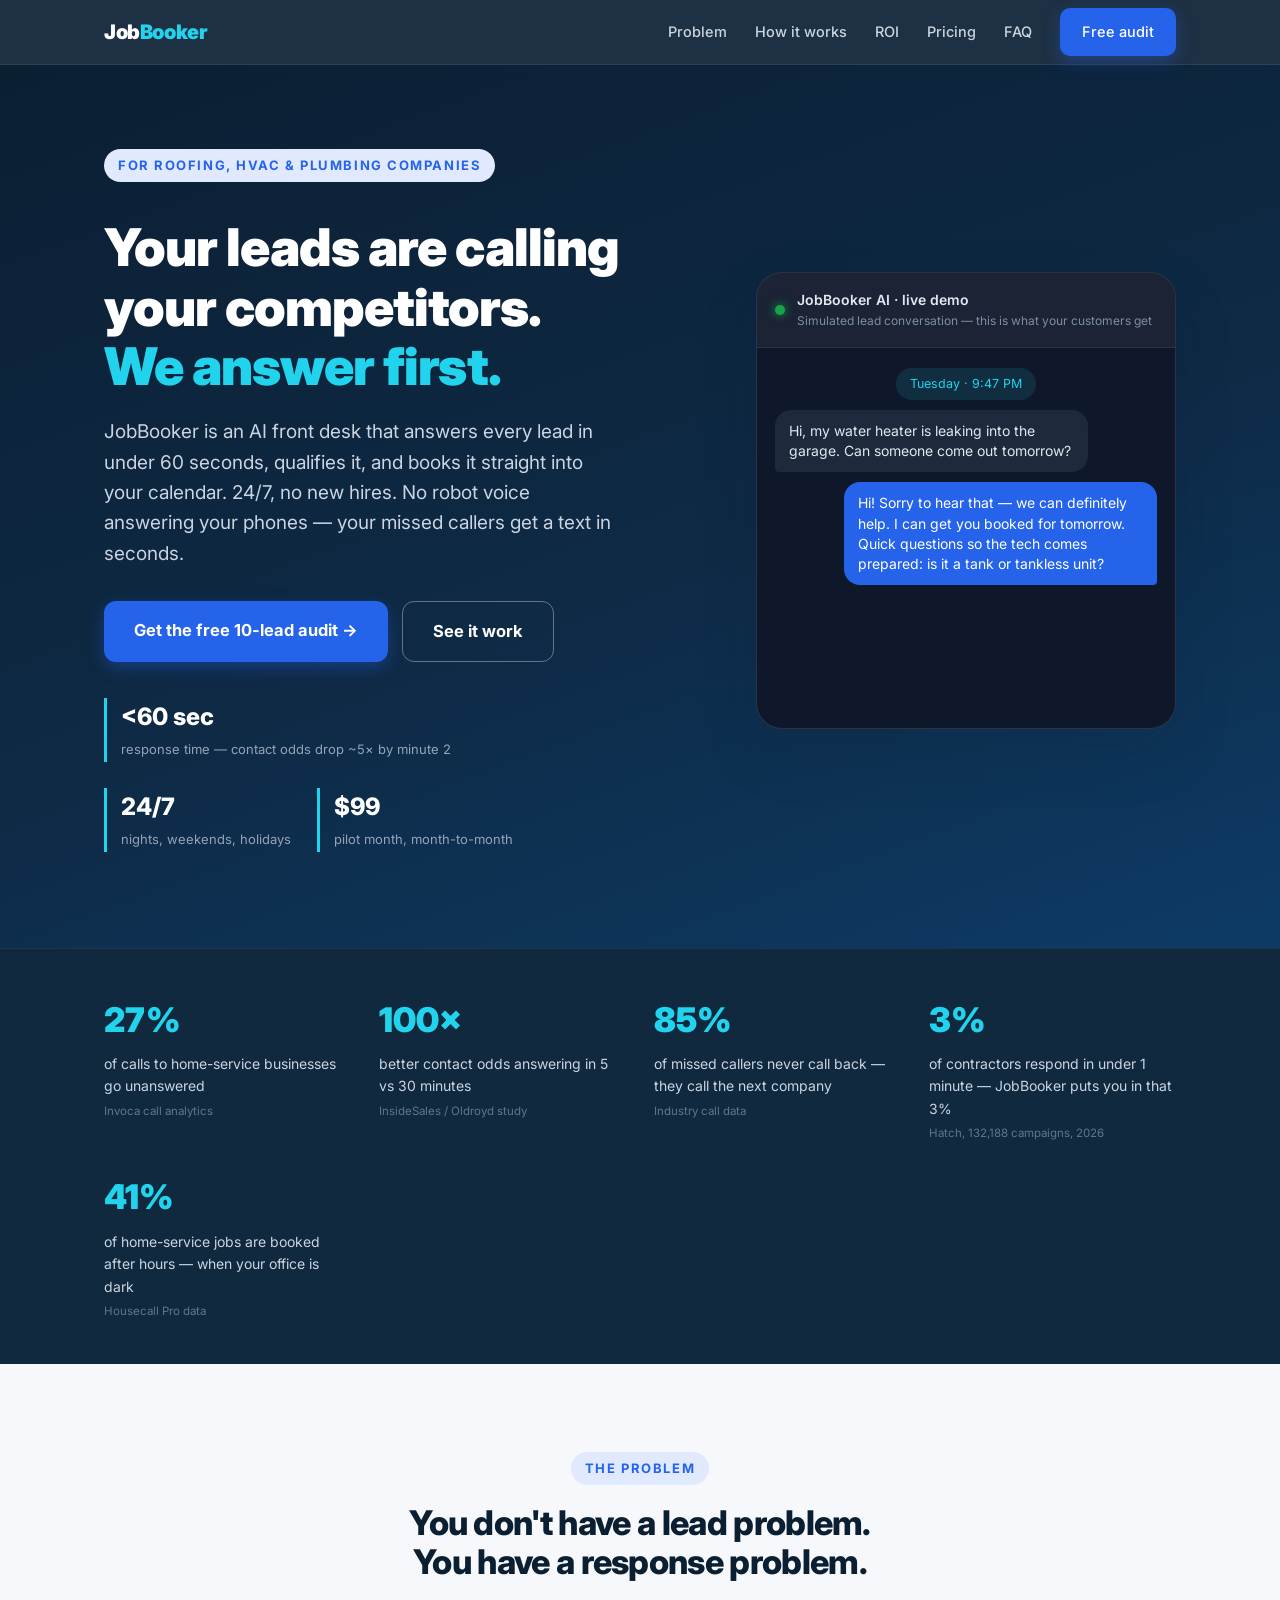
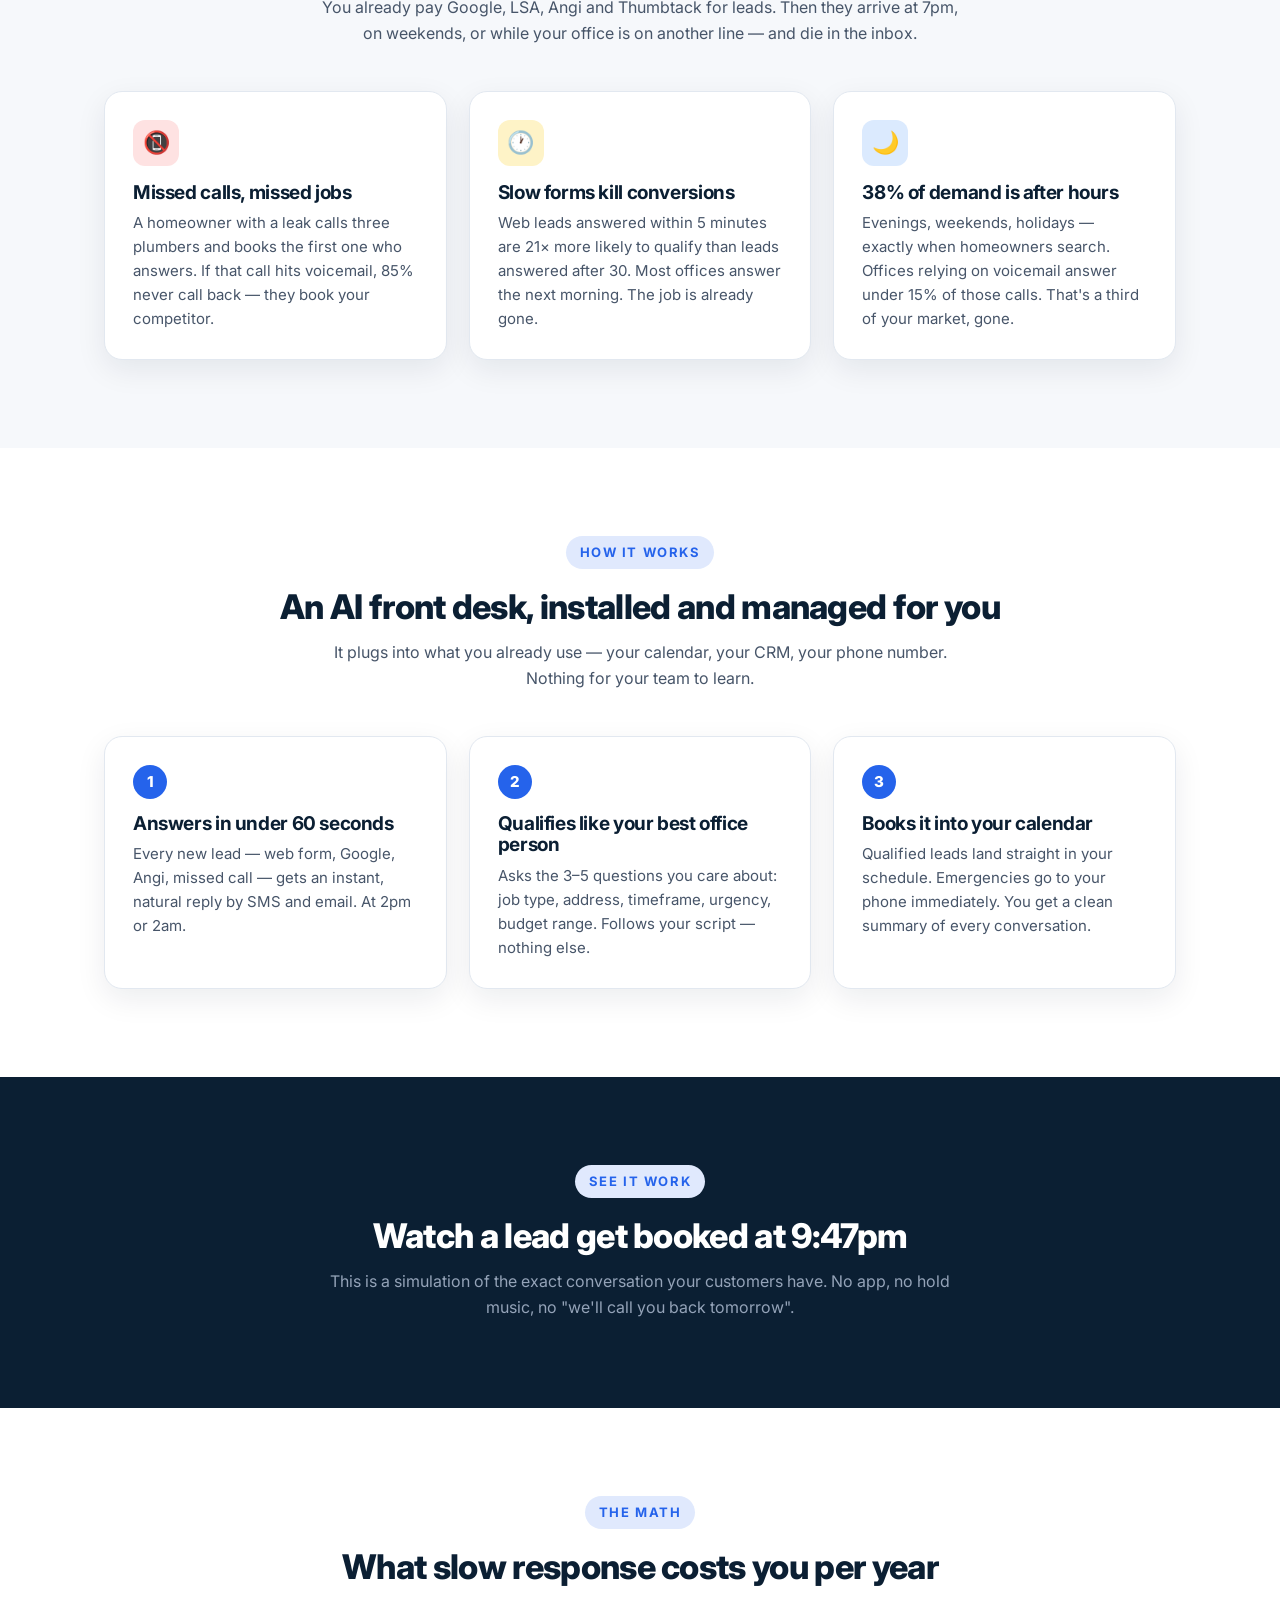
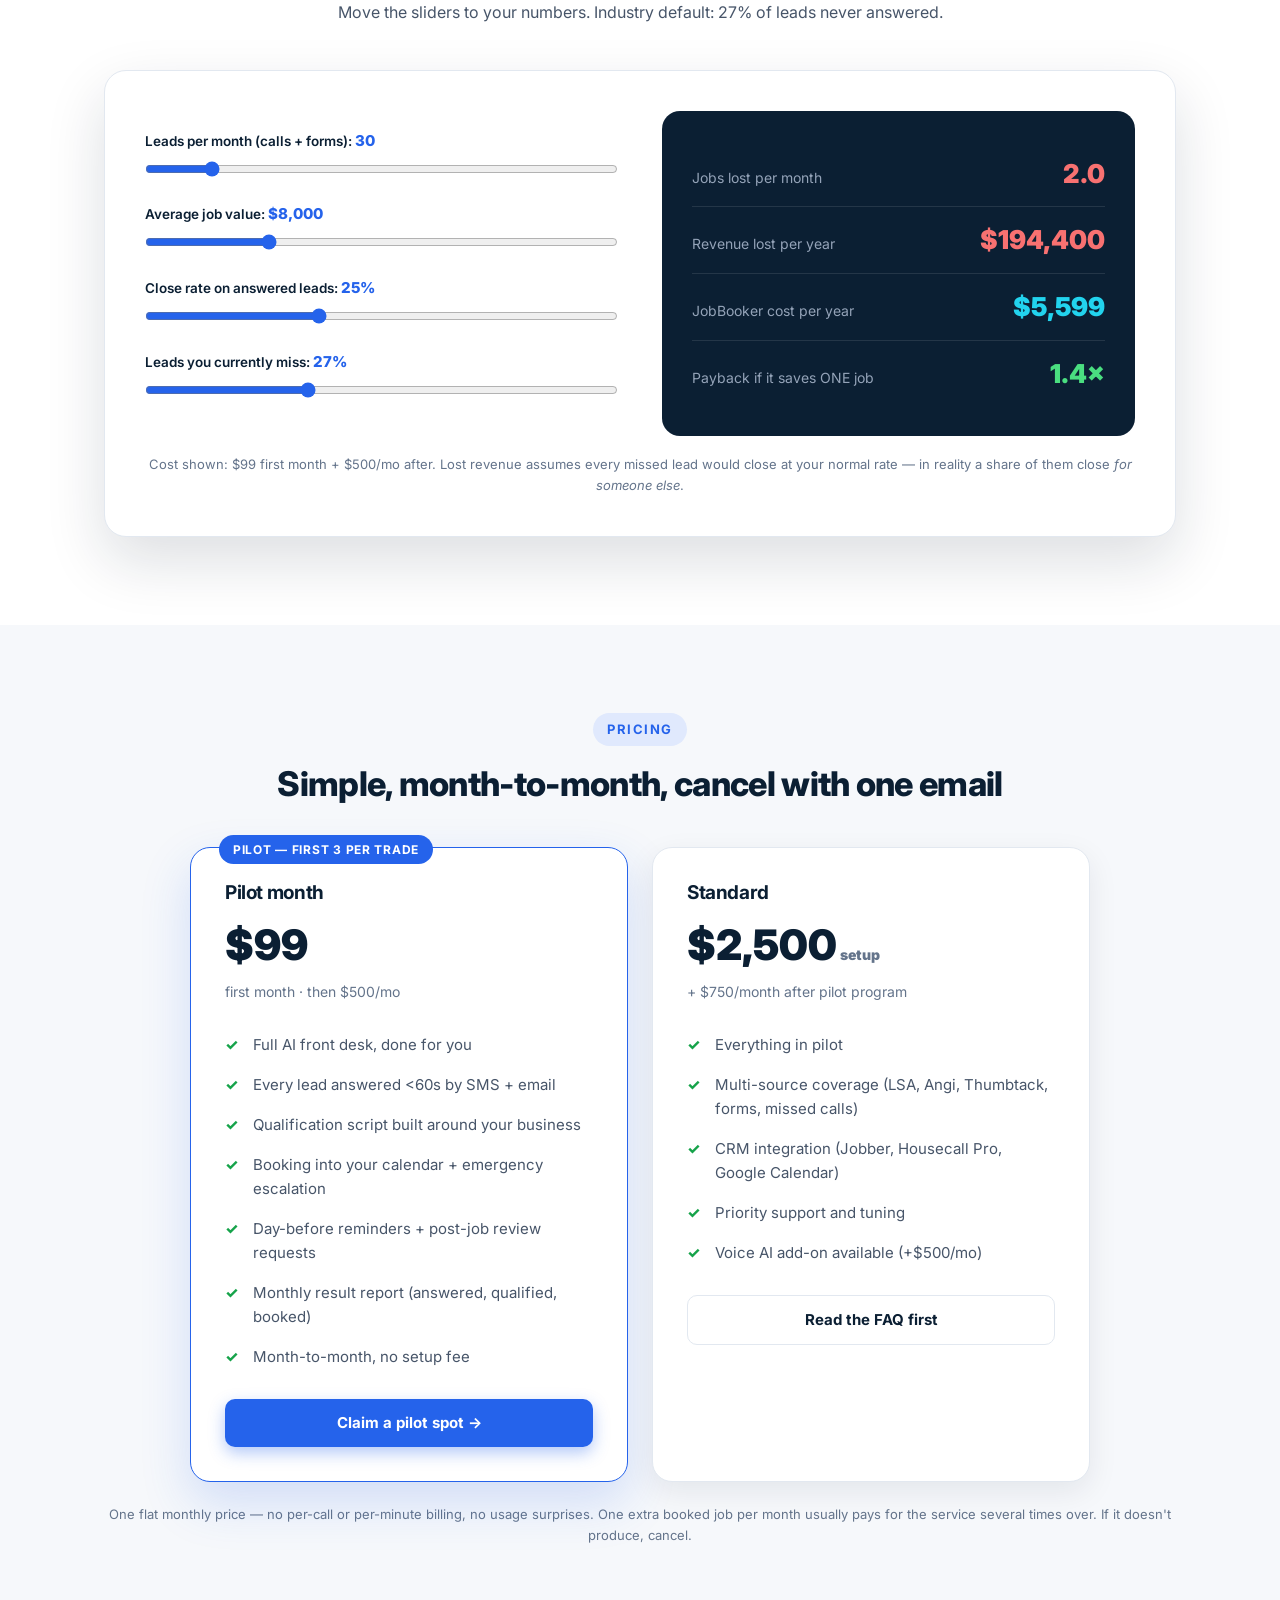
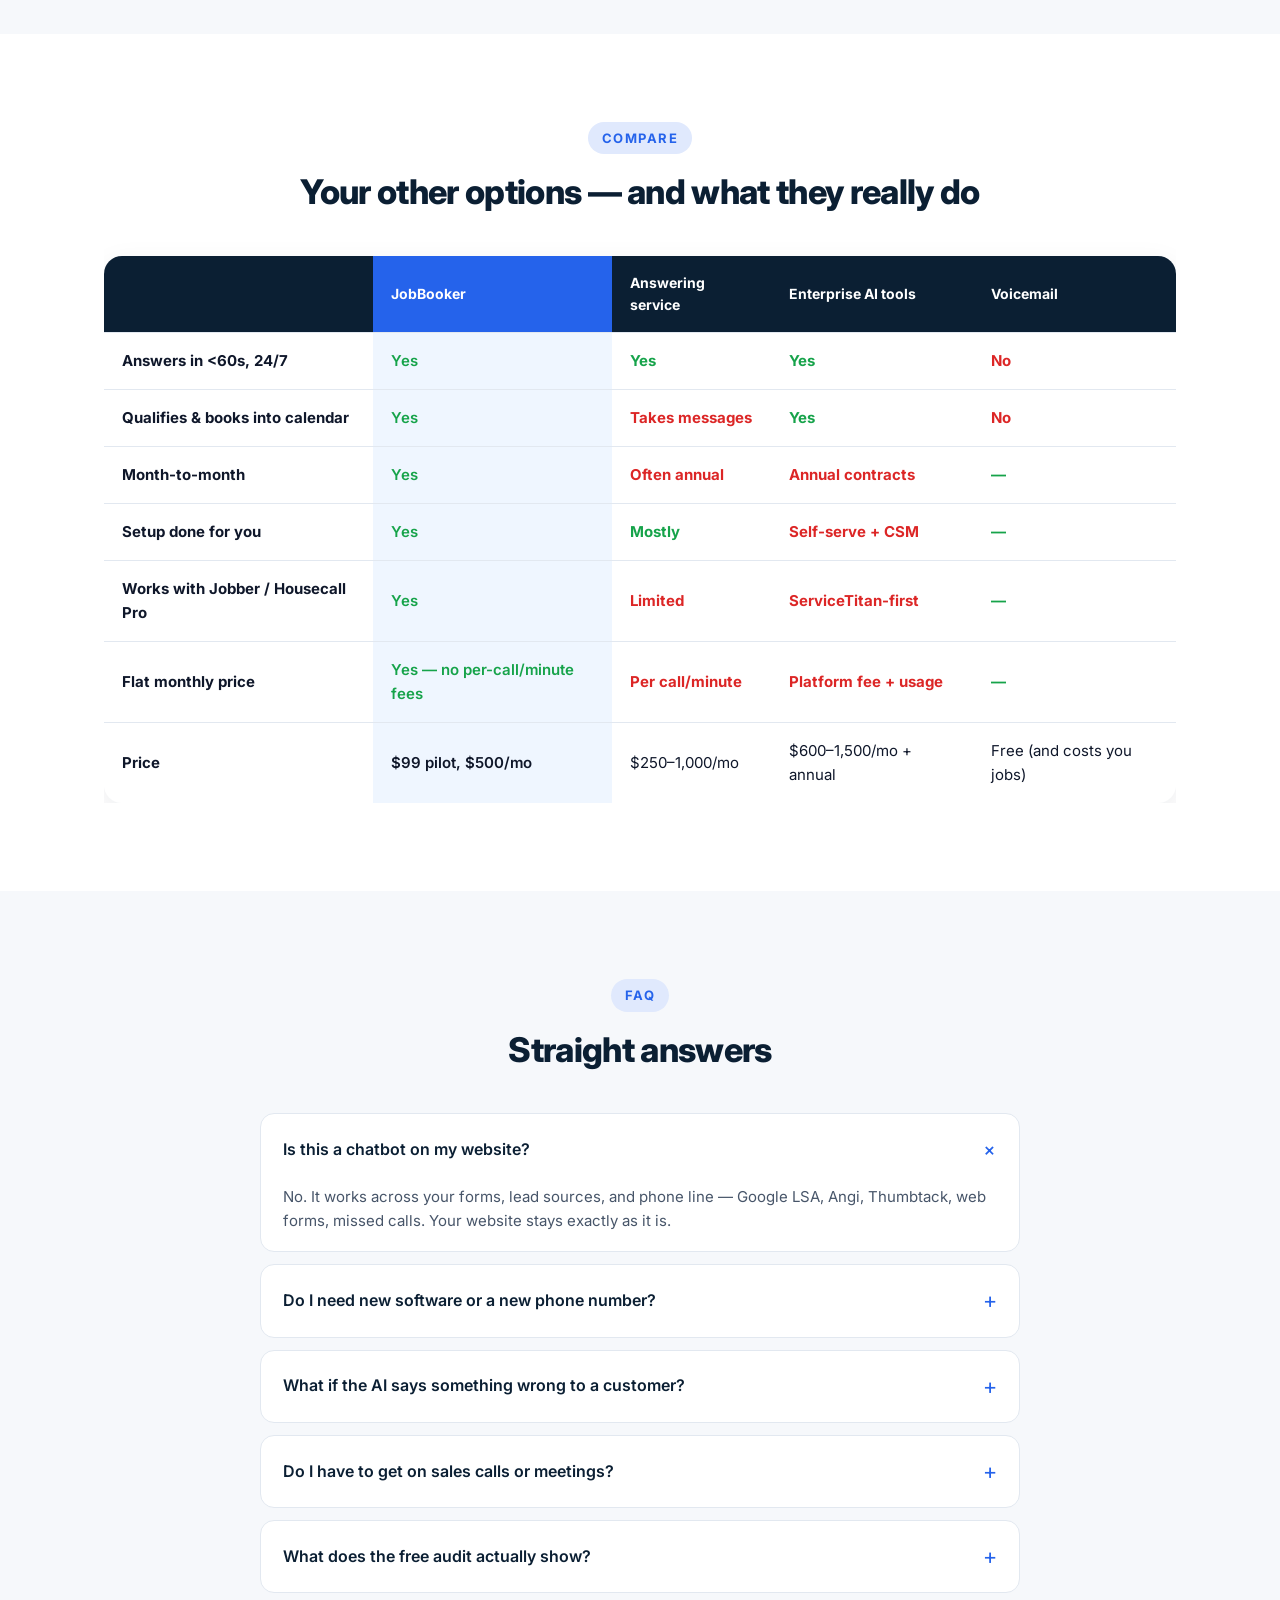
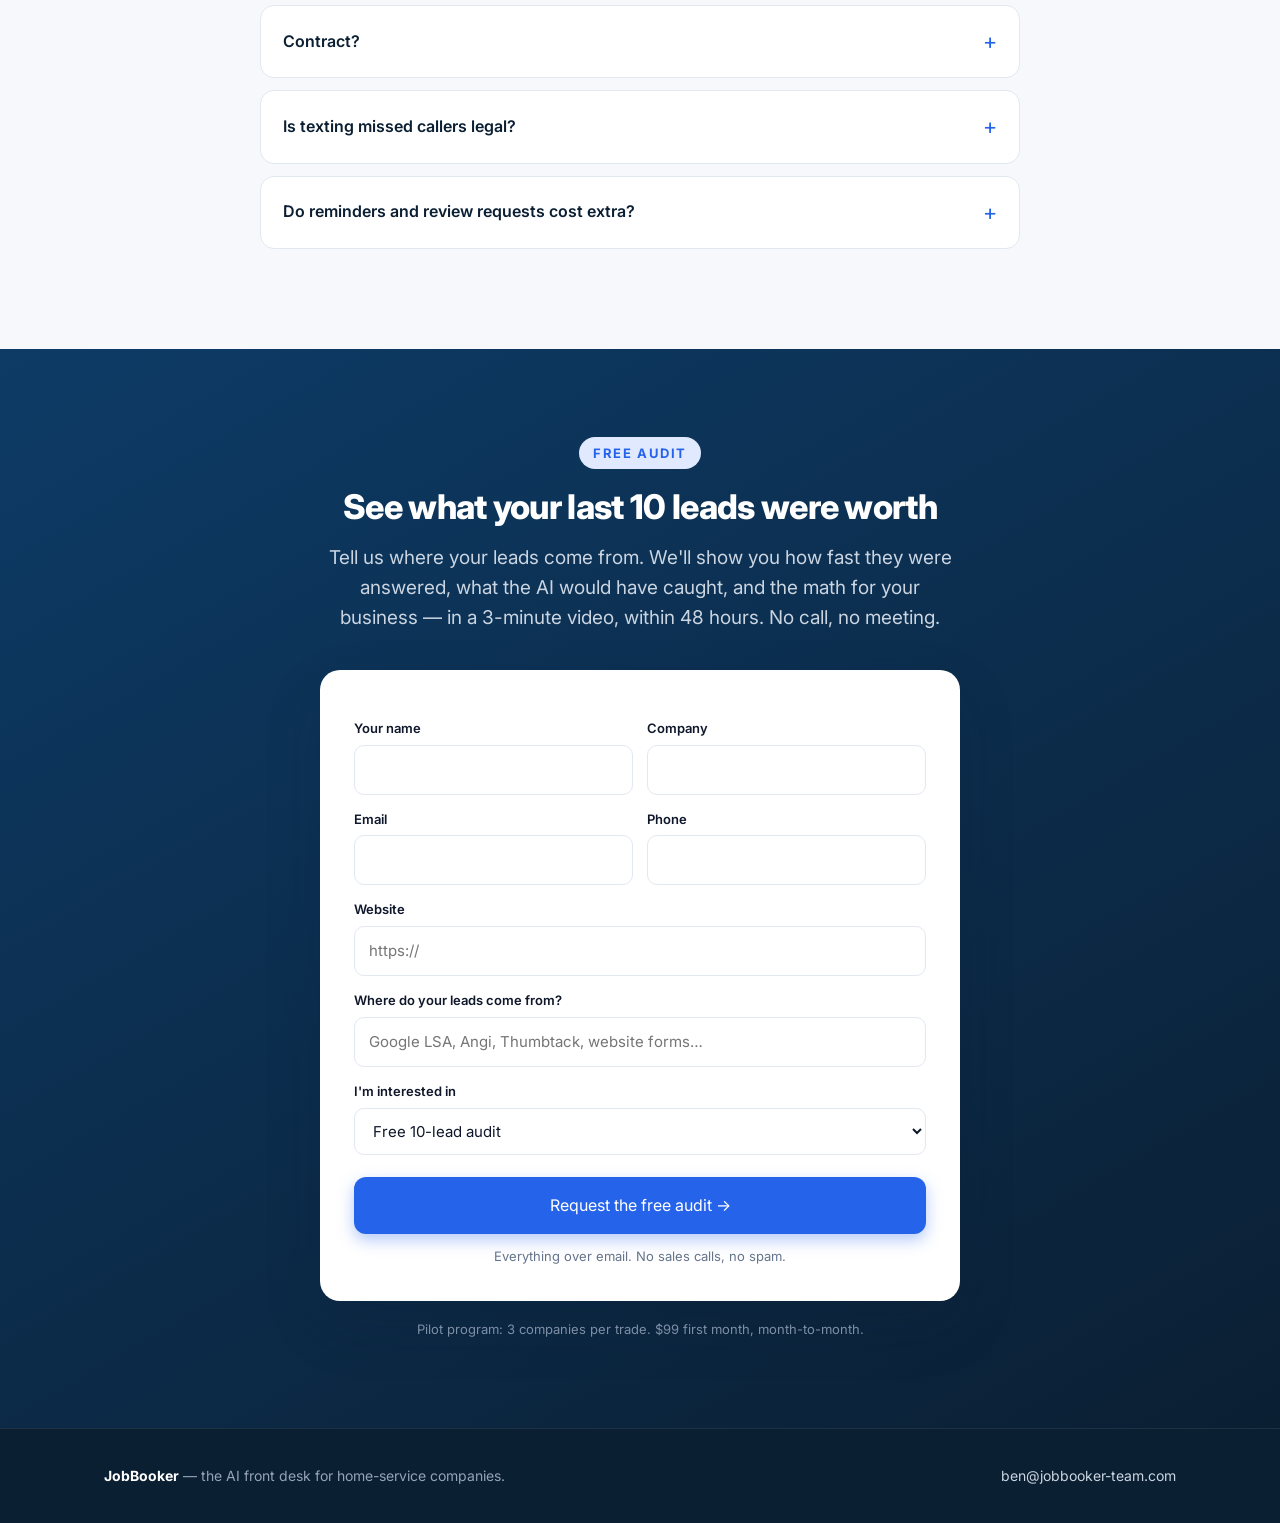
==== commit 7ce7f710: "feat: anti-robot-voice positioning, 2026 response benchmarks, reminder/review features, text-back le" ====
--- a/index.html
+++ b/index.html
@@ -222,7 +222,7 @@
     <div>
       <span class="eyebrow">For roofing, HVAC &amp; plumbing companies</span>
       <h1>Your leads are calling your competitors.<br><span class="accent">We answer first.</span></h1>
-      <p class="lead">JobBooker is an AI front desk that answers every lead in under 60 seconds, qualifies it, and books it straight into your calendar. 24/7, no new hires.</p>
+      <p class="lead">JobBooker is an AI front desk that answers every lead in under 60 seconds, qualifies it, and books it straight into your calendar. 24/7, no new hires. No robot voice answering your phones — your missed callers get a text in seconds.</p>
       <div class="hero-ctas">
         <a class="btn btn-lg" href="#audit">Get the free 10-lead audit →</a>
         <a class="btn btn-lg btn-ghost" href="#demo">See it work</a>
@@ -251,7 +251,8 @@
     <div class="sb"><b>27%</b><span>of calls to home-service businesses go unanswered<i>Invoca call analytics</i></span></div>
     <div class="sb"><b>100×</b><span>better contact odds answering in 5 vs 30 minutes<i>InsideSales / Oldroyd study</i></span></div>
     <div class="sb"><b>85%</b><span>of missed callers never call back — they call the next company<i>Industry call data</i></span></div>
-    <div class="sb"><b>$162</b><span>average cost of ONE roofing lead on Google LSA<i>SearchLight 2026</i></span></div>
+    <div class="sb"><b>3%</b><span>of contractors respond in under 1 minute — JobBooker puts you in that 3%<i>Hatch, 132,188 campaigns, 2026</i></span></div>
+    <div class="sb"><b>41%</b><span>of home-service jobs are booked after hours — when your office is dark<i>Housecall Pro data</i></span></div>
   </div>
 </div>
 
@@ -365,6 +366,7 @@
           <li>Every lead answered &lt;60s by SMS + email</li>
           <li>Qualification script built around your business</li>
           <li>Booking into your calendar + emergency escalation</li>
+          <li>Day-before reminders + post-job review requests</li>
           <li>Monthly result report (answered, qualified, booked)</li>
           <li>Month-to-month, no setup fee</li>
         </ul>
@@ -422,6 +424,8 @@
       <details><summary>Do I have to get on sales calls or meetings?</summary><div class="ans">No. Everything runs over email: the free audit, a 3-minute video of your results, the proposal, and onboarding via one form. No calls, no meetings.</div></details>
       <details><summary>What does the free audit actually show?</summary><div class="ans">We take your last 10 leads and show how fast each was answered, what the AI would have caught, and the exact revenue math for your business. You judge it on your own numbers before paying anything.</div></details>
       <details><summary>Contract?</summary><div class="ans">Month-to-month. Cancel with one email. No annual lock-in, no early-exit fees.</div></details>
+      <details><summary>Is texting missed callers legal?</summary><div class="ans">Yes. Replying to someone who contacted you first is a transactional message, not marketing — and every JobBooker number is registered under the carriers' A2P 10DLC rules. Every conversation includes instant opt-out. (The "$10,000 per violation" scare stories are about unsolicited marketing blasts, which we don't send.)</div></details>
+      <details><summary>Do reminders and review requests cost extra?</summary><div class="ans">No. Every booking gets a day-before reminder with easy reschedule, and after the appointment your customer gets your Google review link. It fills your calendar and your Google profile — included in the flat monthly price.</div></details>
     </div>
   </div>
 </section>
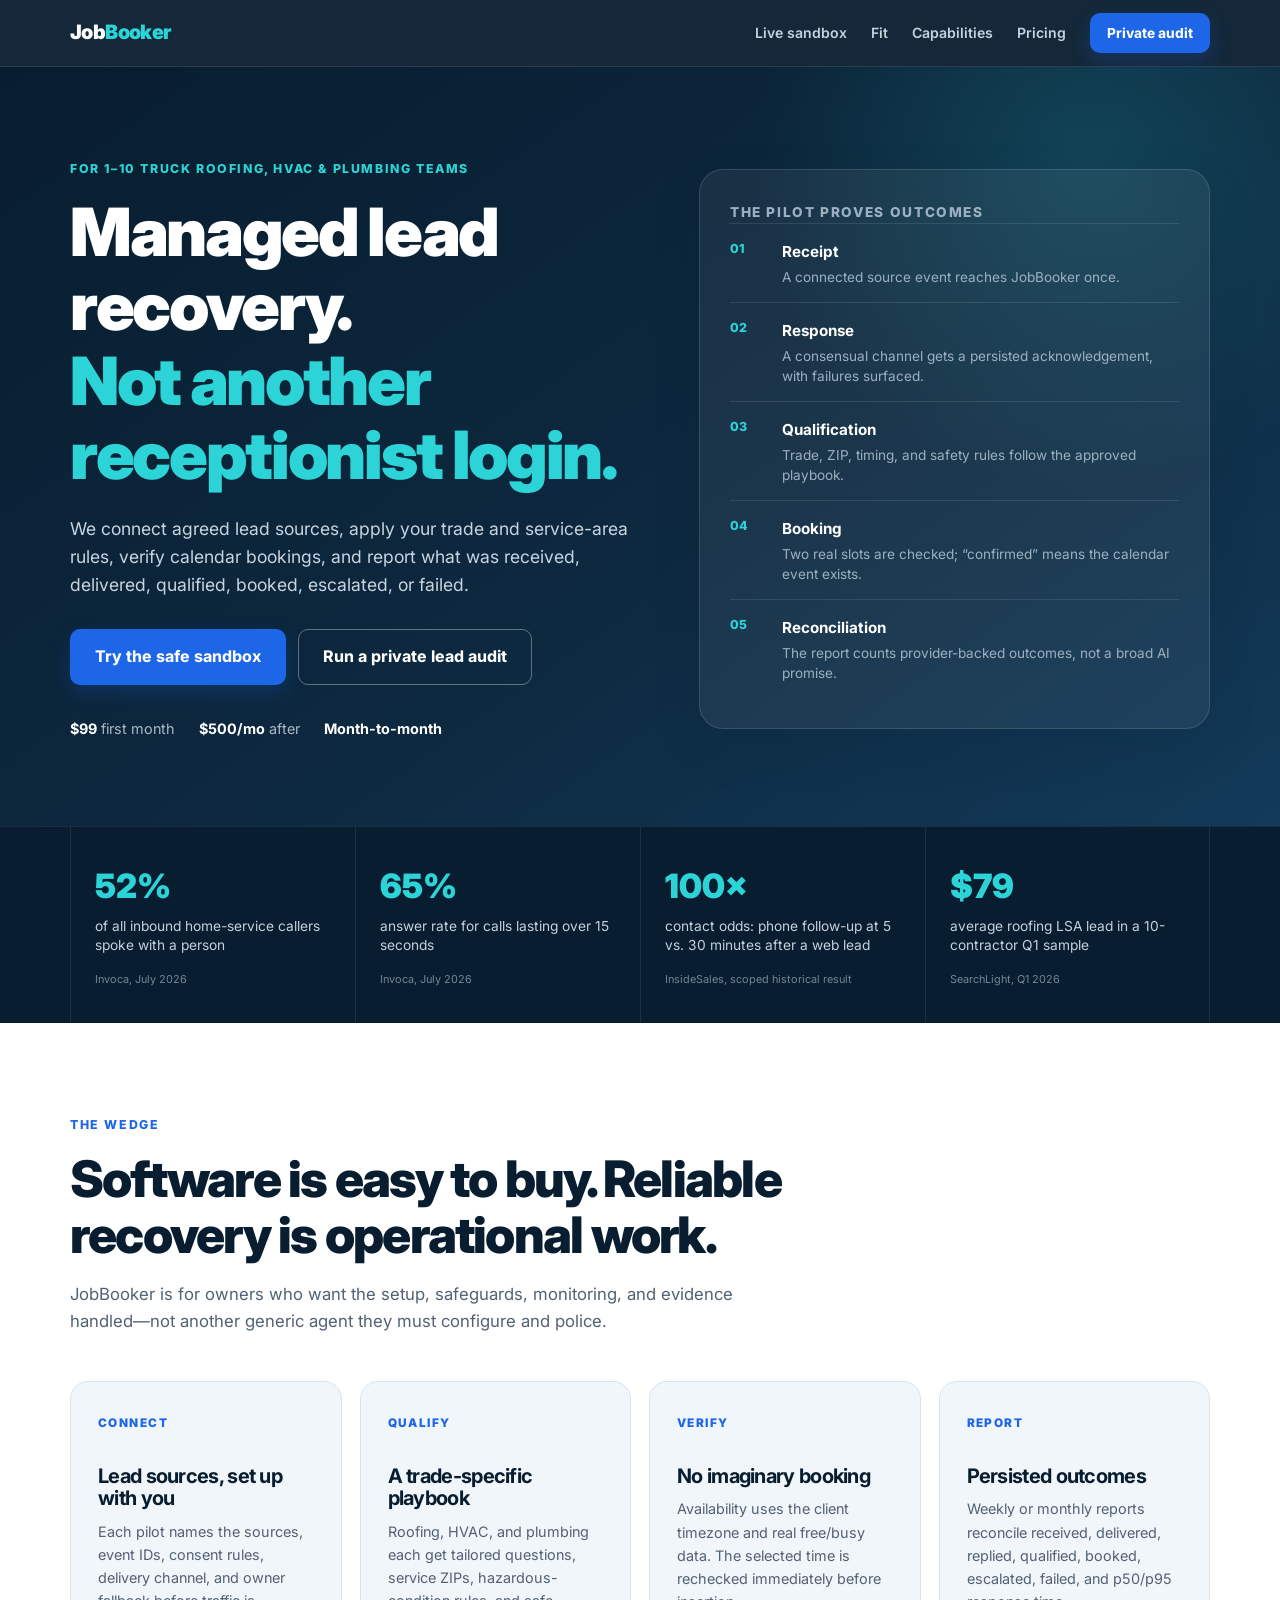
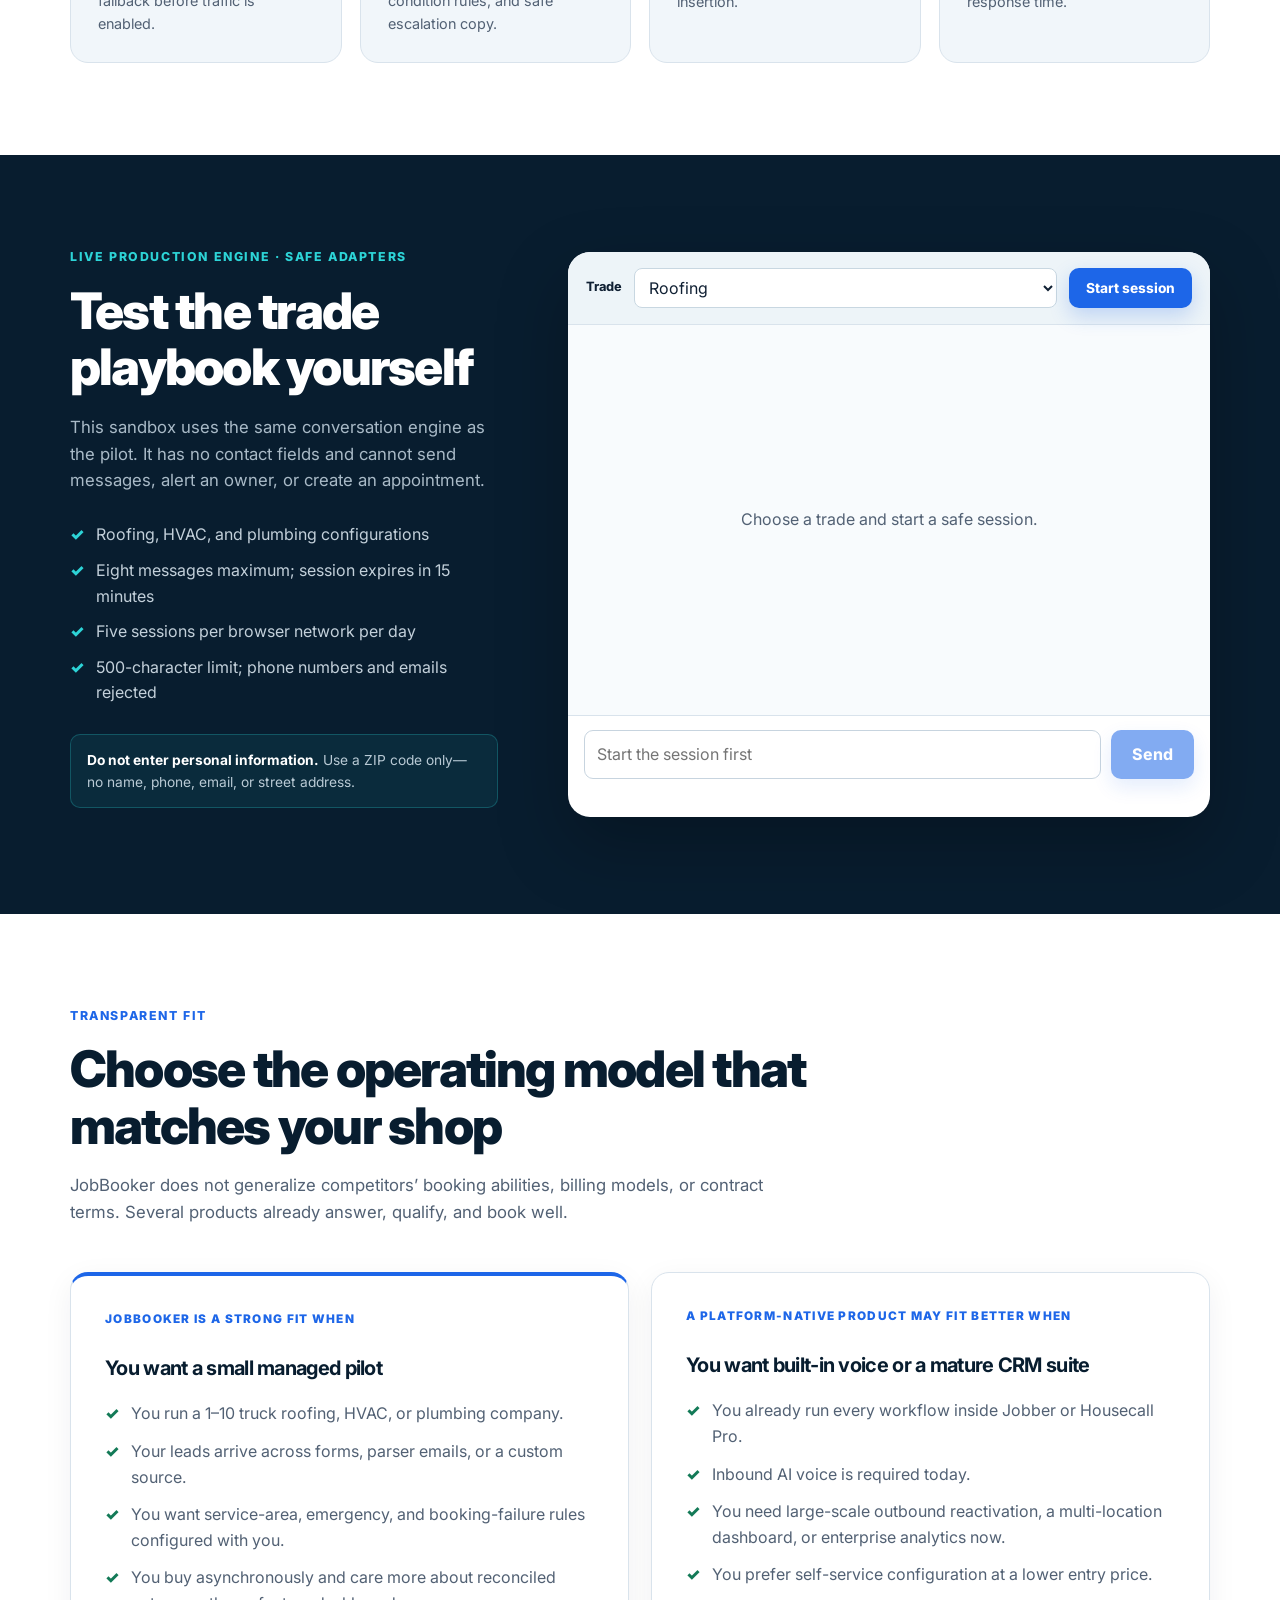
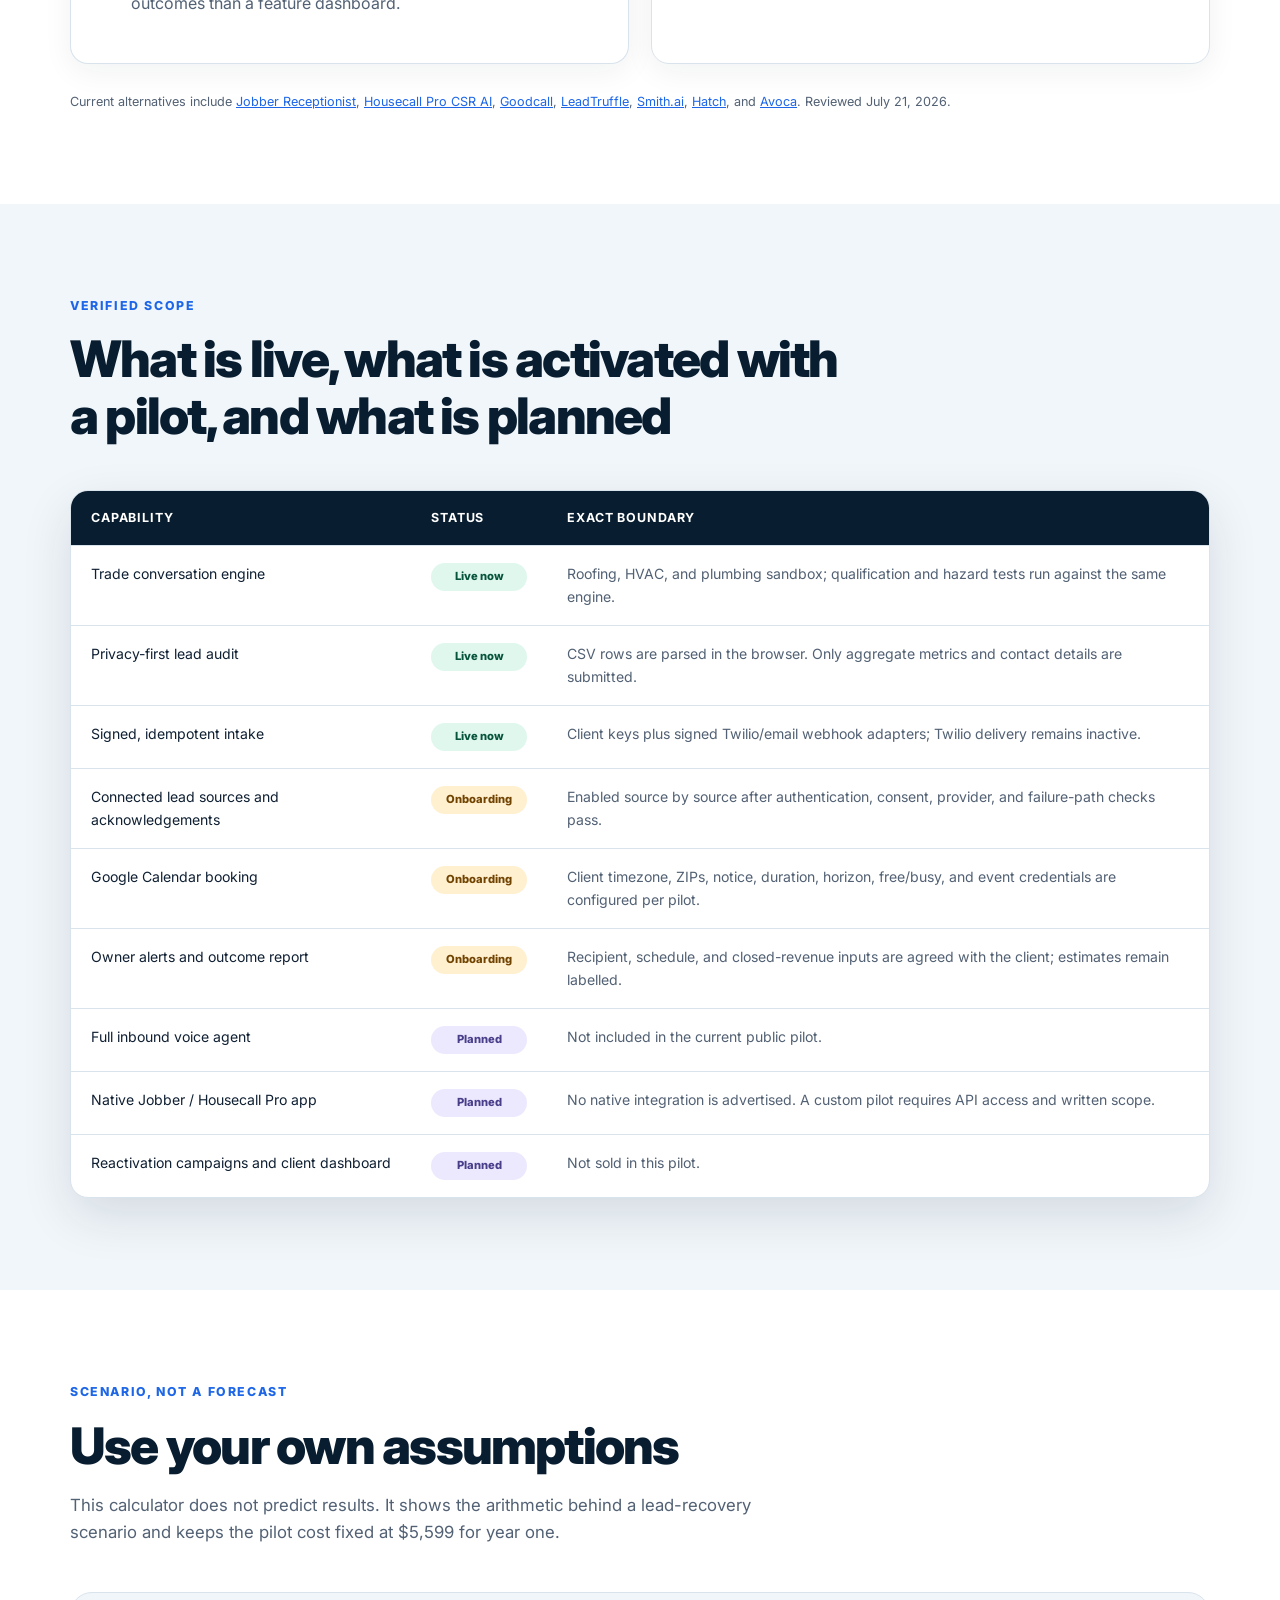
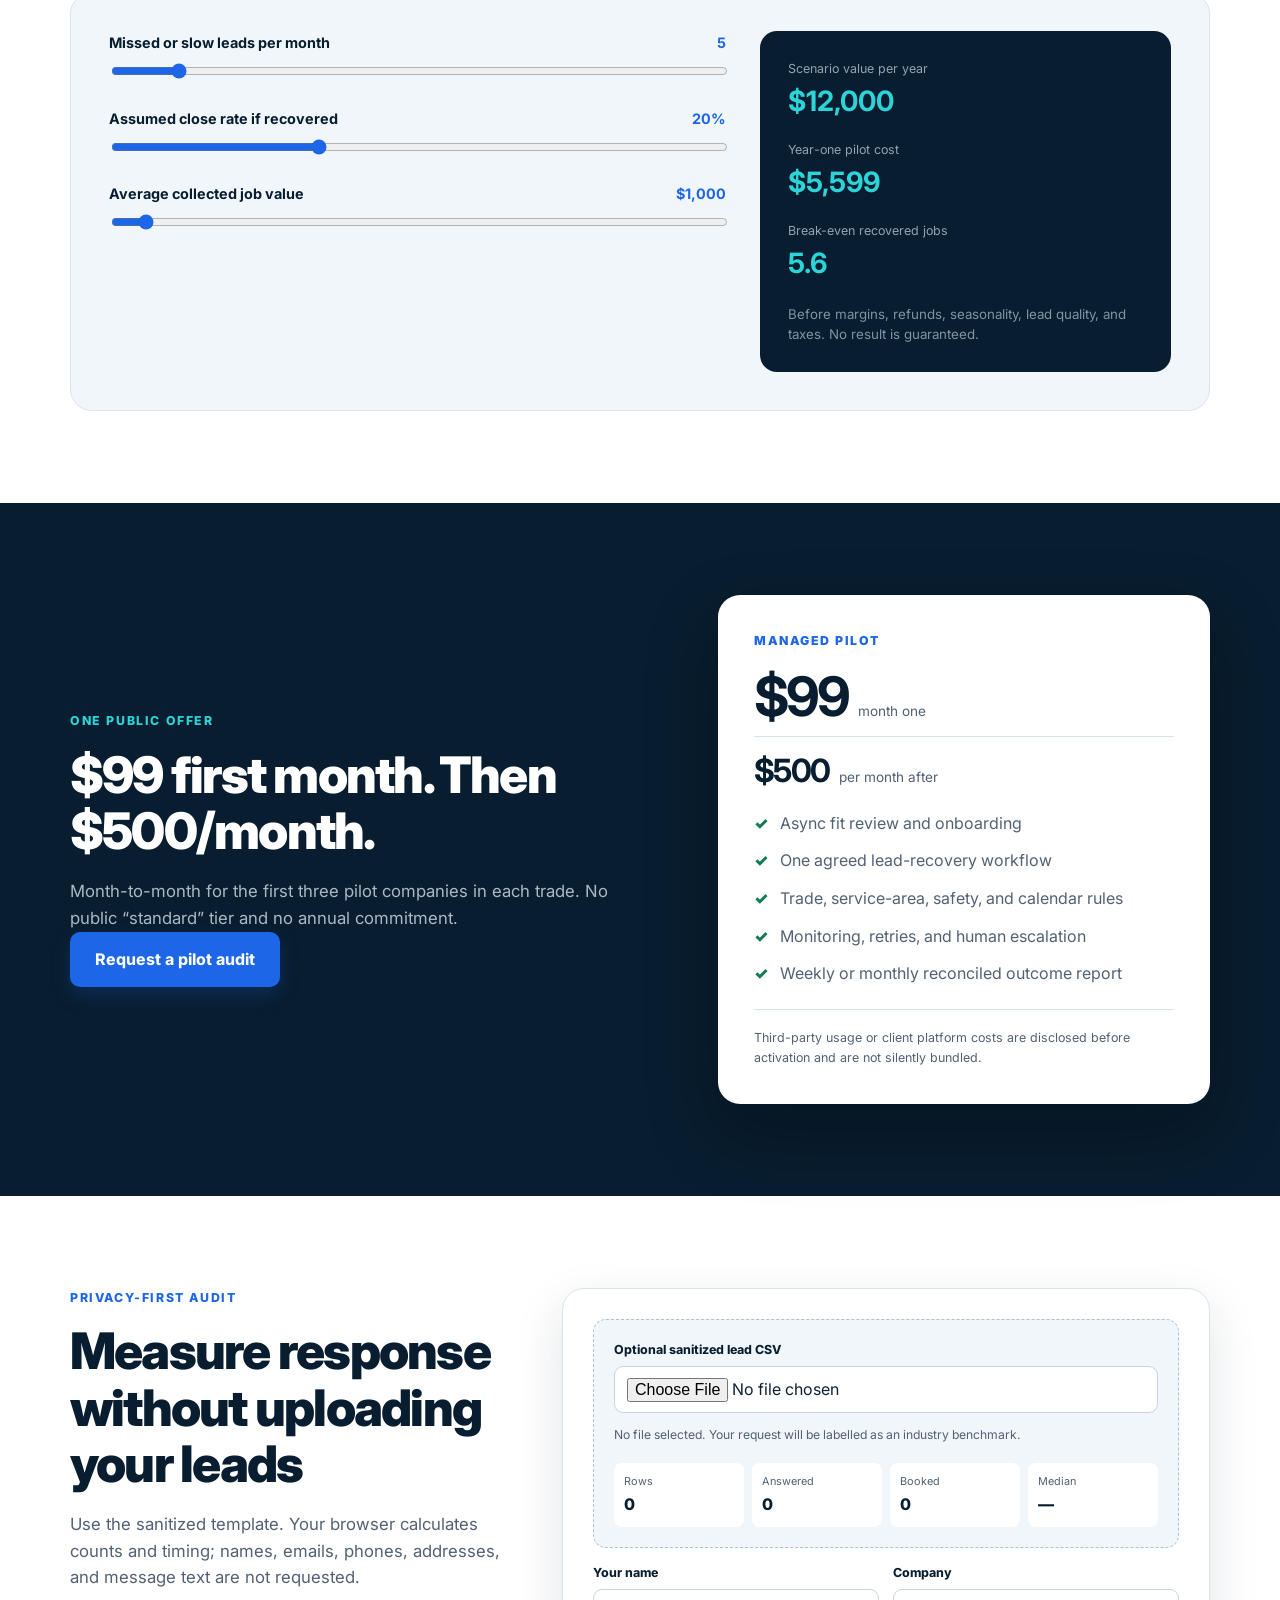
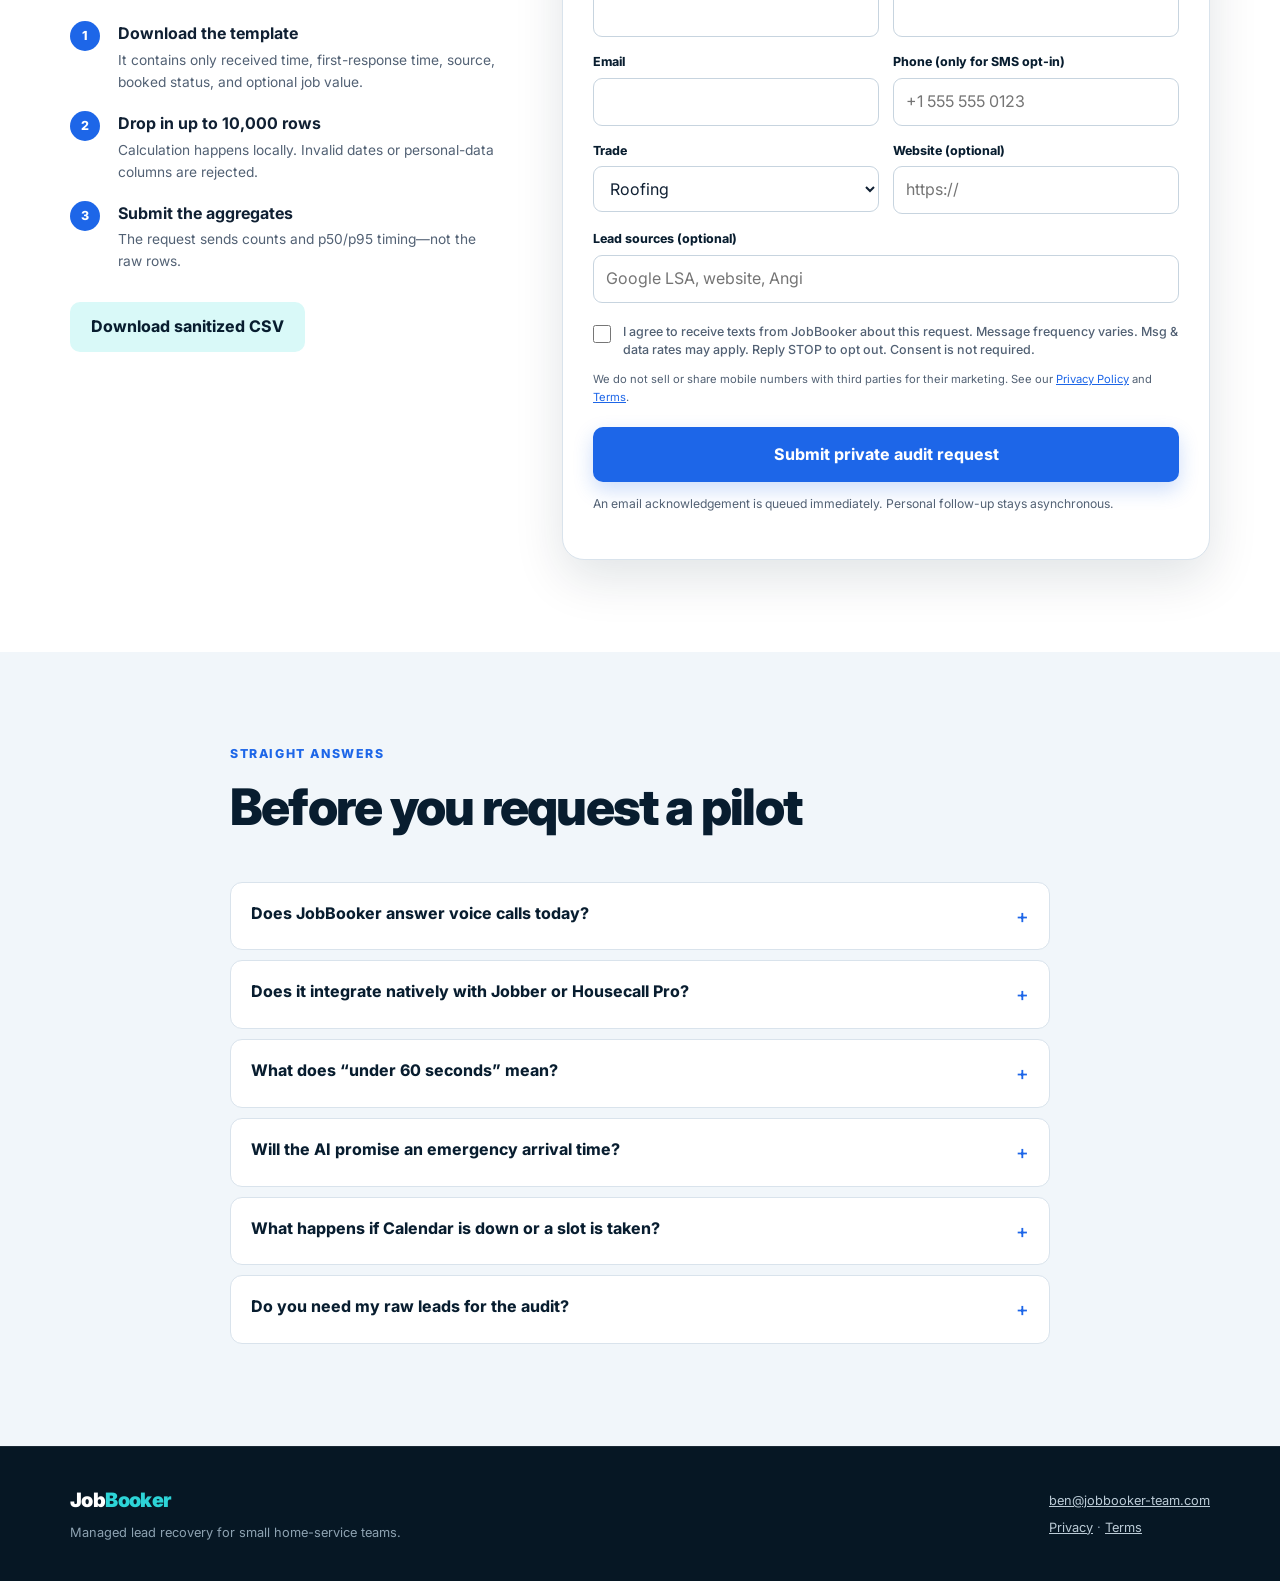
==== commit 21ec1491: "feat: launch pilot-ready lead recovery site" ====
--- a/index.html
+++ b/index.html
@@ -1,587 +1,327 @@
-<!DOCTYPE html>
+<!doctype html>
 <html lang="en">
 <head>
-<meta charset="UTF-8">
-<meta name="viewport" content="width=device-width, initial-scale=1.0">
-<title>JobBooker — Every lead answered in 60 seconds, booked in your calendar</title>
-<meta name="description" content="JobBooker is the AI front desk for roofing, HVAC and plumbing companies. Every lead answered in under 60 seconds, qualified, and booked — 24/7. Pilot: $99 first month.">
-<link rel="icon" href="data:image/svg+xml,%3Csvg xmlns='http://www.w3.org/2000/svg' viewBox='0 0 64 64'%3E%3Crect width='64' height='64' rx='14' fill='%230b1f33'/%3E%3Ctext x='32' y='44' font-family='Arial,sans-serif' font-size='34' font-weight='800' fill='%232563eb' text-anchor='middle'%3EJ%3C/text%3E%3C/svg%3E">
-<link rel="canonical" href="https://getjobbooker.com/">
-<meta property="og:type" content="website">
-<meta property="og:url" content="https://getjobbooker.com/">
-<meta property="og:title" content="JobBooker — Every lead answered in 60 seconds, booked in your calendar">
-<meta property="og:description" content="AI front desk for roofing, HVAC and plumbing companies. Every lead answered in under 60 seconds, qualified, and booked — 24/7. Pilot: $99 first month.">
-<meta property="og:image" content="https://getjobbooker.com/og-image.jpg">
-<meta name="twitter:card" content="summary_large_image">
-<meta name="twitter:title" content="JobBooker — Every lead answered in 60 seconds, booked in your calendar">
-<meta name="twitter:description" content="AI front desk for roofing, HVAC and plumbing companies. Every lead answered, qualified, and booked — 24/7.">
-<meta name="twitter:image" content="https://getjobbooker.com/og-image.jpg">
-<script type="application/ld+json">
-{
-  "@context": "https://schema.org",
-  "@type": "Service",
-  "name": "JobBooker",
-  "url": "https://getjobbooker.com/",
-  "description": "AI front desk for roofing, HVAC and plumbing companies. Every lead answered in under 60 seconds, qualified, and booked into your calendar — 24/7.",
-  "provider": {"@type": "Organization", "name": "JobBooker", "url": "https://getjobbooker.com/", "email": "ben@jobbooker-team.com"},
-  "serviceType": "AI lead answering and booking service",
-  "areaServed": "US",
-  "offers": {"@type": "Offer", "name": "Pilot month", "price": "99", "priceCurrency": "USD", "description": "First month pilot, then $500/month, month-to-month."}
-}
-</script>
-<link rel="preconnect" href="https://fonts.googleapis.com">
-<link rel="preconnect" href="https://fonts.gstatic.com" crossorigin>
-<link href="https://fonts.googleapis.com/css2?family=Inter:wght@400;500;600;700;800;900&display=swap" rel="stylesheet">
-<style>
-:root{
-  --navy:#0b1f33; --navy2:#10293f; --blue:#2563eb; --blue-d:#1d4ed8; --cyan:#22d3ee;
-  --ink:#0f172a; --grey:#475569; --grey2:#64748b; --bg:#f6f8fb; --card:#ffffff;
-  --line:#e2e8f0; --green:#16a34a; --amber:#d97706; --red:#dc2626;
-  --shadow:0 10px 30px rgba(11,31,51,.08); --shadow-lg:0 24px 60px rgba(11,31,51,.14);
-}
-*{margin:0;padding:0;box-sizing:border-box}
-html{scroll-behavior:smooth}
-body{font-family:'Inter',-apple-system,BlinkMacSystemFont,"Segoe UI",Roboto,sans-serif;color:var(--ink);background:var(--bg);line-height:1.6;-webkit-font-smoothing:antialiased}
-.wrap{max-width:1120px;margin:0 auto;padding:0 24px}
-h1,h2,h3{letter-spacing:-.02em;line-height:1.15}
-h1{font-size:52px;font-weight:900}
-h2{font-size:34px;font-weight:800;color:var(--navy)}
-h3{font-size:19px;font-weight:700;color:var(--navy)}
-p.lead{font-size:19px;color:#cbd5e1}
-section{padding:88px 0}
-.eyebrow{display:inline-block;font-size:13px;font-weight:700;letter-spacing:.12em;text-transform:uppercase;color:var(--blue);background:#e0e9fd;padding:6px 14px;border-radius:999px;margin-bottom:18px}
-.center{text-align:center}
-.muted{color:var(--grey)}
-.small{font-size:13px;color:var(--grey2)}
-
-/* NAV */
-nav{position:sticky;top:0;z-index:50;background:rgba(11,31,51,.92);backdrop-filter:blur(10px);border-bottom:1px solid rgba(255,255,255,.08)}
-nav .wrap{display:flex;align-items:center;justify-content:space-between;height:64px}
-.logo{font-weight:900;font-size:20px;color:#fff;letter-spacing:-.02em}
-.logo span{color:var(--cyan)}
-.nav-links{display:flex;gap:28px;align-items:center}
-.nav-links a{color:#cbd5e1;text-decoration:none;font-size:14.5px;font-weight:500}
-.nav-links a:hover{color:#fff}
-.btn{display:inline-block;background:var(--blue);color:#fff!important;font-weight:700;font-size:15px;padding:12px 22px;border-radius:10px;text-decoration:none;transition:.15s;box-shadow:0 6px 16px rgba(37,99,235,.35)}
-.btn:hover{background:var(--blue-d);transform:translateY(-1px)}
-.btn-lg{font-size:16.5px;padding:16px 30px;border-radius:12px}
-.btn-ghost{background:transparent;border:1.5px solid rgba(255,255,255,.35);box-shadow:none;color:#fff!important}
-.btn-ghost:hover{background:rgba(255,255,255,.08)}
-
-/* HERO */
-.hero{background:linear-gradient(160deg,var(--navy) 0%,#0e2a45 55%,#0d3b66 100%);color:#fff;padding:84px 0 96px;overflow:hidden}
-.hero .wrap{display:grid;grid-template-columns:1.05fr .95fr;gap:56px;align-items:center}
-.hero h1{margin:18px 0 20px}
-.hero h1 .accent{color:var(--cyan)}
-.hero p.lead{max-width:520px}
-.hero-ctas{display:flex;gap:14px;margin-top:32px;flex-wrap:wrap}
-.hero-stats{display:flex;gap:26px;margin-top:36px;flex-wrap:wrap}
-.hstat{border-left:3px solid var(--cyan);padding-left:14px}
-.hstat b{display:block;font-size:24px;font-weight:800;color:#fff}
-.hstat span{font-size:13px;color:#94a3b8}
-
-/* PHONE DEMO */
-.phone{background:#0f172a;border:1px solid rgba(255,255,255,.12);border-radius:26px;box-shadow:var(--shadow-lg);overflow:hidden;max-width:420px;margin-left:auto}
-.phone-head{display:flex;align-items:center;gap:12px;padding:16px 18px;background:rgba(255,255,255,.05);border-bottom:1px solid rgba(255,255,255,.08)}
-.phone-head .dot{width:10px;height:10px;border-radius:50%;background:var(--green);box-shadow:0 0 10px var(--green)}
-.phone-head .t{font-size:14px;font-weight:600;color:#e2e8f0}
-.phone-head .s{font-size:12px;color:#7d8fa5}
-.chat{padding:20px 18px;display:flex;flex-direction:column;gap:10px;min-height:380px}
-.bubble{max-width:82%;padding:11px 14px;border-radius:16px;font-size:14px;line-height:1.45;opacity:0;transform:translateY(8px);animation:msgIn .4s forwards}
-@keyframes msgIn{to{opacity:1;transform:none}}
-.b-in{align-self:flex-start;background:#1e293b;color:#e2e8f0;border-bottom-left-radius:4px}
-.b-out{align-self:flex-end;background:var(--blue);color:#fff;border-bottom-right-radius:4px}
-.b-sys{align-self:center;background:rgba(34,211,238,.12);color:var(--cyan);font-size:12.5px;padding:7px 14px;border-radius:999px}
-.time{font-size:11px;color:#64748b;align-self:flex-end;margin-top:-6px}
-.typing{align-self:flex-start;display:flex;gap:5px;padding:12px 16px;background:#1e293b;border-radius:16px;border-bottom-left-radius:4px}
-.typing i{width:7px;height:7px;border-radius:50%;background:#64748b;animation:blink 1.2s infinite}
-.typing i:nth-child(2){animation-delay:.2s}.typing i:nth-child(3){animation-delay:.4s}
-@keyframes blink{0%,60%,100%{opacity:.3}30%{opacity:1}}
-
-/* STAT BAR */
-.statbar{background:var(--navy2);color:#fff;padding:44px 0;border-top:1px solid rgba(255,255,255,.06)}
-.statbar .wrap{display:grid;grid-template-columns:repeat(4,1fr);gap:28px}
-.sb b{display:block;font-size:34px;font-weight:900;color:var(--cyan)}
-.sb span{font-size:14px;color:#cbd5e1;display:block;margin-top:6px}
-.sb i{font-size:11.5px;color:#64748b;display:block;font-style:normal;margin-top:4px}
-
-/* CARDS */
-.grid3{display:grid;grid-template-columns:repeat(3,1fr);gap:22px;margin-top:44px}
-.card{background:var(--card);border:1px solid var(--line);border-radius:18px;padding:28px;box-shadow:var(--shadow)}
-.card .ico{width:46px;height:46px;border-radius:12px;display:flex;align-items:center;justify-content:center;font-size:22px;margin-bottom:16px}
-.card p{color:var(--grey);font-size:15px;margin-top:8px}
-.ico-red{background:#fee2e2}.ico-amber{background:#fef3c7}.ico-blue{background:#dbeafe}
-.num-badge{display:inline-flex;align-items:center;justify-content:center;width:34px;height:34px;border-radius:50%;background:var(--blue);color:#fff;font-weight:800;font-size:15px;margin-bottom:14px}
-
-/* DEMO SECTION */
-.demo{background:var(--navy);color:#fff}
-.demo h2{color:#fff}
-.demo .muted{color:#94a3b8}
-
-/* CALC */
-.calc{background:var(--card);border:1px solid var(--line);border-radius:22px;box-shadow:var(--shadow-lg);padding:40px;margin-top:44px}
-.calc-grid{display:grid;grid-template-columns:1fr 1fr;gap:44px}
-.calc label{display:block;font-size:13.5px;font-weight:600;color:var(--navy);margin:18px 0 6px}
-.calc input[type=range]{width:100%;accent-color:var(--blue)}
-.calc .val{font-weight:800;color:var(--blue);font-size:15px}
-.result-box{background:var(--navy);color:#fff;border-radius:18px;padding:30px}
-.result-box .row{display:flex;justify-content:space-between;align-items:baseline;padding:12px 0;border-bottom:1px solid rgba(255,255,255,.1)}
-.result-box .row:last-child{border-bottom:none}
-.result-box .lab{font-size:14px;color:#94a3b8}
-.result-box .num{font-size:26px;font-weight:900}
-.num.red{color:#f87171}.num.green{color:#4ade80}.num.cyan{color:var(--cyan)}
-
-/* PRICING */
-.pricing-grid{display:grid;grid-template-columns:1fr 1fr;gap:24px;margin-top:44px;max-width:900px;margin-left:auto;margin-right:auto}
-.price-card{background:var(--card);border:1.5px solid var(--line);border-radius:20px;padding:34px;box-shadow:var(--shadow);position:relative}
-.price-card.featured{border-color:var(--blue);box-shadow:0 20px 50px rgba(37,99,235,.18)}
-.tag{position:absolute;top:-13px;left:28px;background:var(--blue);color:#fff;font-size:12px;font-weight:700;padding:5px 14px;border-radius:999px;letter-spacing:.06em}
-.price-card .amount{font-size:42px;font-weight:900;color:var(--navy);margin:8px 0 2px}
-.price-card .per{font-size:14px;color:var(--grey2)}
-.price-card ul{list-style:none;margin:22px 0}
-.price-card li{padding:8px 0 8px 28px;position:relative;font-size:15px;color:var(--grey)}
-.price-card li:before{content:"✓";position:absolute;left:0;color:var(--green);font-weight:800}
-
-/* COMPARE */
-table.cmp{width:100%;border-collapse:separate;border-spacing:0;margin-top:44px;background:var(--card);border-radius:18px;overflow:hidden;box-shadow:var(--shadow);font-size:15px}
-.cmp th,.cmp td{padding:16px 18px;text-align:left;border-bottom:1px solid var(--line)}
-.cmp th{background:var(--navy);color:#fff;font-size:14px}
-.cmp th.us{background:var(--blue)}
-.cmp td.us{background:#eff6ff;font-weight:600}
-.cmp tr:last-child td{border-bottom:none}
-.cmp .x{color:var(--red);font-weight:700}
-.cmp .y{color:var(--green);font-weight:700}
-.cmp-wrap{overflow-x:auto;-webkit-overflow-scrolling:touch}
-.cmp-wrap .cmp{min-width:640px}
-
-/* FAQ */
-.faq{max-width:760px;margin:44px auto 0}
-.faq details{background:var(--card);border:1px solid var(--line);border-radius:14px;margin-bottom:12px;overflow:hidden}
-.faq summary{cursor:pointer;padding:18px 22px;font-weight:600;color:var(--navy);list-style:none;display:flex;justify-content:space-between;align-items:center;font-size:16px}
-.faq summary::-webkit-details-marker{display:none}
-.faq summary:after{content:"+";font-size:22px;color:var(--blue);font-weight:400;transition:.2s}
-.faq details[open] summary:after{transform:rotate(45deg)}
-.faq .ans{padding:0 22px 18px;color:var(--grey);font-size:15px}
-
-/* FINAL CTA */
-.final{background:linear-gradient(150deg,#0d3b66,var(--navy));color:#fff;text-align:center}
-.final h2{color:#fff}
-.final .lead{color:#cbd5e1;max-width:640px;margin:16px auto 0}
-footer{background:var(--navy);color:#94a3b8;padding:36px 0;font-size:14px;border-top:1px solid rgba(255,255,255,.08)}
-footer .wrap{display:flex;justify-content:space-between;flex-wrap:wrap;gap:16px}
-footer a{color:#cbd5e1;text-decoration:none}
-footer a:hover{color:#fff}
-
-/* LEAD FORM */
-.audit-card{max-width:640px;margin:36px auto 0;background:#fff;border-radius:20px;padding:34px;text-align:left;box-shadow:var(--shadow-lg)}
-.audit-card .frow{display:grid;grid-template-columns:1fr 1fr;gap:14px}
-.audit-card label{display:block;font-size:13px;font-weight:600;color:var(--ink);margin:14px 0 6px}
-.audit-card input,.audit-card select{width:100%;padding:12px 14px;border:1px solid var(--line);border-radius:10px;font:inherit;font-size:15px;color:var(--ink);background:#fff}
-.audit-card input:focus,.audit-card select:focus{outline:none;border-color:var(--blue);box-shadow:0 0 0 3px rgba(37,99,235,.15)}
-.audit-card button.btn{width:100%;margin-top:22px;border:none;cursor:pointer;font:inherit}
-.audit-card button.btn:disabled{opacity:.6;cursor:default}
-.audit-note{font-size:13px;color:var(--grey2);margin-top:12px;text-align:center}
-.audit-note a{color:var(--blue)}
-.hp{position:absolute;left:-9999px;width:1px;height:1px;opacity:0}
-.form-success{text-align:center;padding:30px 10px;color:var(--ink)}
-.form-success b{display:block;font-size:22px;margin-bottom:10px;color:var(--green)}
-
-@media(max-width:900px){
-  h1{font-size:36px}
-  .hero .wrap{grid-template-columns:1fr;gap:44px}
-  .phone{margin:0 auto}
-  .statbar .wrap{grid-template-columns:repeat(2,1fr)}
-  .grid3{grid-template-columns:1fr}
-  .calc-grid{grid-template-columns:1fr}
-  .pricing-grid{grid-template-columns:1fr}
-  .nav-links a:not(.btn){display:none}
-  .audit-card{padding:24px}
-  .audit-card .frow{grid-template-columns:1fr}
-  section{padding:64px 0}
-}
-</style>
+  <meta charset="utf-8">
+  <meta name="viewport" content="width=device-width, initial-scale=1">
+  <title>JobBooker — Managed lead recovery for home-service teams</title>
+  <meta name="description" content="Managed lead intake, trade-specific qualification, safe calendar booking, and outcome reporting for small roofing, HVAC, and plumbing companies. Pilot: $99 first month, then $500/month.">
+  <link rel="canonical" href="https://getjobbooker.com/">
+  <link rel="icon" href="data:image/svg+xml,%3Csvg xmlns='http://www.w3.org/2000/svg' viewBox='0 0 64 64'%3E%3Crect width='64' height='64' rx='14' fill='%230b1f33'/%3E%3Ctext x='32' y='44' font-family='Arial,sans-serif' font-size='34' font-weight='800' fill='%2322d3ee' text-anchor='middle'%3EJ%3C/text%3E%3C/svg%3E">
+  <meta property="og:type" content="website">
+  <meta property="og:url" content="https://getjobbooker.com/">
+  <meta property="og:title" content="JobBooker — Managed lead recovery for home-service teams">
+  <meta property="og:description" content="A managed pilot for small roofing, HVAC, and plumbing companies: $99 first month, then $500/month, month-to-month.">
+  <meta property="og:image" content="https://getjobbooker.com/og-image.jpg">
+  <meta name="twitter:card" content="summary_large_image">
+  <script type="application/ld+json">
+  {
+    "@context":"https://schema.org",
+    "@type":"Service",
+    "name":"JobBooker managed lead-recovery pilot",
+    "url":"https://getjobbooker.com/",
+    "description":"Managed lead intake, trade-specific qualification, safe calendar booking, and outcome reporting for small roofing, HVAC, and plumbing companies.",
+    "provider":{"@type":"Organization","name":"JobBooker","url":"https://getjobbooker.com/","email":"ben@jobbooker-team.com"},
+    "areaServed":"US",
+    "offers":{"@type":"Offer","name":"Pilot","price":"99","priceCurrency":"USD","description":"$99 first month, then $500 per month, month-to-month, for the first three pilot companies per trade."}
+  }
+  </script>
+  <link rel="preconnect" href="https://fonts.googleapis.com">
+  <link rel="preconnect" href="https://fonts.gstatic.com" crossorigin>
+  <link href="https://fonts.googleapis.com/css2?family=Inter:wght@400;500;600;700;800;900&display=swap" rel="stylesheet">
+  <link rel="stylesheet" href="styles.css">
+  <script src="app.js" defer></script>
 </head>
 <body>
-
-<nav>
-  <div class="wrap">
-    <div class="logo">Job<span>Booker</span></div>
-    <div class="nav-links">
-      <a href="#problem">Problem</a>
-      <a href="#how">How it works</a>
-      <a href="#roi">ROI</a>
-      <a href="#pricing">Pricing</a>
-      <a href="#faq">FAQ</a>
-      <a class="btn" href="#audit">Free audit</a>
+  <a class="skip-link" href="#main">Skip to content</a>
+  <nav aria-label="Main navigation">
+    <div class="wrap nav-inner">
+      <a class="logo" href="#top" aria-label="JobBooker home">Job<span>Booker</span></a>
+      <div class="nav-links">
+        <a href="#sandbox">Live sandbox</a>
+        <a href="#fit">Fit</a>
+        <a href="#capabilities">Capabilities</a>
+        <a href="#pricing">Pricing</a>
+        <a class="button button-small" href="#audit">Private audit</a>
+      </div>
     </div>
-  </div>
-</nav>
-
-<header class="hero">
-  <div class="wrap">
-    <div>
-      <span class="eyebrow">For roofing, HVAC &amp; plumbing companies</span>
-      <h1>Your leads are calling your competitors.<br><span class="accent">We answer first.</span></h1>
-      <p class="lead">JobBooker is an AI front desk that answers every lead in under 60 seconds, qualifies it, and books it straight into your calendar. 24/7, no new hires. No robot voice answering your phones — your missed callers get a text in seconds.</p>
-      <div class="hero-ctas">
-        <a class="btn btn-lg" href="#audit">Get the free 10-lead audit →</a>
-        <a class="btn btn-lg btn-ghost" href="#demo">See it work</a>
-      </div>
-      <div class="hero-stats">
-        <div class="hstat"><b>&lt;60 sec</b><span>response time — contact odds drop ~5× by minute 2</span></div>
-        <div class="hstat"><b>24/7</b><span>nights, weekends, holidays</span></div>
-        <div class="hstat"><b>$99</b><span>pilot month, month-to-month</span></div>
-      </div>
+  </nav>
+
+  <main id="main">
+    <header class="hero" id="top">
+      <div class="wrap hero-grid">
+        <div>
+          <p class="eyebrow">For 1–10 truck roofing, HVAC &amp; plumbing teams</p>
+          <h1>Managed lead recovery.<br><span>Not another receptionist login.</span></h1>
+          <p class="hero-copy">We connect agreed lead sources, apply your trade and service-area rules, verify calendar bookings, and report what was received, delivered, qualified, booked, escalated, or failed.</p>
+          <div class="button-row">
+            <a class="button button-large" href="#sandbox">Try the safe sandbox</a>
+            <a class="button button-large button-outline" href="#audit">Run a private lead audit</a>
+          </div>
+          <ul class="hero-points" aria-label="Pilot terms">
+            <li><strong>$99</strong> first month</li>
+            <li><strong>$500/mo</strong> after</li>
+            <li><strong>Month-to-month</strong></li>
+          </ul>
+        </div>
+        <aside class="proof-panel" aria-label="What the pilot is designed to prove">
+          <p class="panel-kicker">The pilot proves outcomes</p>
+          <ol>
+            <li><span>01</span><div><strong>Receipt</strong><p>A connected source event reaches JobBooker once.</p></div></li>
+            <li><span>02</span><div><strong>Response</strong><p>A consensual channel gets a persisted acknowledgement, with failures surfaced.</p></div></li>
+            <li><span>03</span><div><strong>Qualification</strong><p>Trade, ZIP, timing, and safety rules follow the approved playbook.</p></div></li>
+            <li><span>04</span><div><strong>Booking</strong><p>Two real slots are checked; “confirmed” means the calendar event exists.</p></div></li>
+            <li><span>05</span><div><strong>Reconciliation</strong><p>The report counts provider-backed outcomes, not a broad AI promise.</p></div></li>
+          </ol>
+        </aside>
+      </div>
+    </header>
+
+    <section class="benchmark-strip" aria-label="Current reference benchmarks">
+      <div class="wrap benchmark-grid">
+        <a href="https://www.invoca.com/reports/the-invoca-home-services-lead-conversion-benchmarks-report-2026" target="_blank" rel="noreferrer">
+          <strong>52%</strong><span>of all inbound home-service callers spoke with a person</span><small>Invoca, July 2026</small>
+        </a>
+        <a href="https://www.invoca.com/reports/the-invoca-home-services-lead-conversion-benchmarks-report-2026" target="_blank" rel="noreferrer">
+          <strong>65%</strong><span>answer rate for calls lasting over 15 seconds</span><small>Invoca, July 2026</small>
+        </a>
+        <a href="https://resources.insidesales.com/wp-content/uploads/2019/11/2014-Lead-Response-Report.pdf" target="_blank" rel="noreferrer">
+          <strong>100×</strong><span>contact odds: phone follow-up at 5 vs. 30 minutes after a web lead</span><small>InsideSales, scoped historical result</small>
+        </a>
+        <a href="https://searchlightdigital.io/roofing-google-lsa-cost-per-lead/" target="_blank" rel="noreferrer">
+          <strong>$79</strong><span>average roofing LSA lead in a 10-contractor Q1 sample</span><small>SearchLight, Q1 2026</small>
+        </a>
+      </div>
+    </section>
+
+    <section class="section" id="why">
+      <div class="wrap">
+        <div class="section-heading">
+          <p class="eyebrow">The wedge</p>
+          <h2>Software is easy to buy. Reliable recovery is operational work.</h2>
+          <p>JobBooker is for owners who want the setup, safeguards, monitoring, and evidence handled—not another generic agent they must configure and police.</p>
+        </div>
+        <div class="feature-grid">
+          <article class="feature-card"><span>Connect</span><h3>Lead sources, set up with you</h3><p>Each pilot names the sources, event IDs, consent rules, delivery channel, and owner fallback before traffic is enabled.</p></article>
+          <article class="feature-card"><span>Qualify</span><h3>A trade-specific playbook</h3><p>Roofing, HVAC, and plumbing each get tailored questions, service ZIPs, hazardous-condition rules, and safe escalation copy.</p></article>
+          <article class="feature-card"><span>Verify</span><h3>No imaginary booking</h3><p>Availability uses the client timezone and real free/busy data. The selected time is rechecked immediately before insertion.</p></article>
+          <article class="feature-card"><span>Report</span><h3>Persisted outcomes</h3><p>Weekly or monthly reports reconcile received, delivered, replied, qualified, booked, escalated, failed, and p50/p95 response time.</p></article>
+        </div>
+      </div>
+    </section>
+
+    <section class="section section-dark" id="sandbox">
+      <div class="wrap sandbox-grid">
+        <div>
+          <p class="eyebrow">Live production engine · safe adapters</p>
+          <h2>Test the trade playbook yourself</h2>
+          <p class="section-intro">This sandbox uses the same conversation engine as the pilot. It has no contact fields and cannot send messages, alert an owner, or create an appointment.</p>
+          <ul class="plain-list">
+            <li>Roofing, HVAC, and plumbing configurations</li>
+            <li>Eight messages maximum; session expires in 15 minutes</li>
+            <li>Five sessions per browser network per day</li>
+            <li>500-character limit; phone numbers and emails rejected</li>
+          </ul>
+          <p class="privacy-warning"><strong>Do not enter personal information.</strong> Use a ZIP code only—no name, phone, email, or street address.</p>
+        </div>
+        <div class="sandbox-card">
+          <div class="sandbox-toolbar">
+            <label for="demoTrade">Trade</label>
+            <select id="demoTrade">
+              <option value="roofing">Roofing</option>
+              <option value="hvac">HVAC</option>
+              <option value="plumbing">Plumbing</option>
+            </select>
+            <button class="button button-small" id="demoStart" type="button">Start session</button>
+          </div>
+          <div class="chat-log" id="demoLog" role="log" aria-live="polite" aria-label="Sandbox conversation">
+            <p class="chat-empty">Choose a trade and start a safe session.</p>
+          </div>
+          <form class="chat-form" id="demoForm">
+            <label class="sr-only" for="demoMessage">Your sandbox message</label>
+            <input id="demoMessage" maxlength="500" placeholder="Start the session first" disabled autocomplete="off">
+            <button class="button" id="demoSend" type="submit" disabled>Send</button>
+          </form>
+          <p class="form-status" id="demoStatus" aria-live="polite"></p>
+        </div>
+      </div>
+    </section>
+
+    <section class="section" id="fit">
+      <div class="wrap">
+        <div class="section-heading">
+          <p class="eyebrow">Transparent fit</p>
+          <h2>Choose the operating model that matches your shop</h2>
+          <p>JobBooker does not generalize competitors’ booking abilities, billing models, or contract terms. Several products already answer, qualify, and book well.</p>
+        </div>
+        <div class="fit-grid">
+          <article class="fit-card fit-primary">
+            <p class="fit-label">JobBooker is a strong fit when</p>
+            <h3>You want a small managed pilot</h3>
+            <ul>
+              <li>You run a 1–10 truck roofing, HVAC, or plumbing company.</li>
+              <li>Your leads arrive across forms, parser emails, or a custom source.</li>
+              <li>You want service-area, emergency, and booking-failure rules configured with you.</li>
+              <li>You buy asynchronously and care more about reconciled outcomes than a feature dashboard.</li>
+            </ul>
+          </article>
+          <article class="fit-card">
+            <p class="fit-label">A platform-native product may fit better when</p>
+            <h3>You want built-in voice or a mature CRM suite</h3>
+            <ul>
+              <li>You already run every workflow inside Jobber or Housecall Pro.</li>
+              <li>Inbound AI voice is required today.</li>
+              <li>You need large-scale outbound reactivation, a multi-location dashboard, or enterprise analytics now.</li>
+              <li>You prefer self-service configuration at a lower entry price.</li>
+            </ul>
+          </article>
+        </div>
+        <p class="source-note">Current alternatives include <a href="https://help.getjobber.com/hc/en-us/articles/25315927533847-Receptionist-powered-by-Jobber-AI" target="_blank" rel="noreferrer">Jobber Receptionist</a>, <a href="https://www.housecallpro.com/features/ai-team/csr-ai/" target="_blank" rel="noreferrer">Housecall Pro CSR AI</a>, <a href="https://www.goodcall.com/pricing" target="_blank" rel="noreferrer">Goodcall</a>, <a href="https://www.leadtruffle.co/" target="_blank" rel="noreferrer">LeadTruffle</a>, <a href="https://smith.ai/receptionists" target="_blank" rel="noreferrer">Smith.ai</a>, <a href="https://www.usehatch.ai/" target="_blank" rel="noreferrer">Hatch</a>, and <a href="https://www.avoca.ai/" target="_blank" rel="noreferrer">Avoca</a>. Reviewed July 21, 2026.</p>
+      </div>
+    </section>
+
+    <section class="section section-soft" id="capabilities">
+      <div class="wrap">
+        <div class="section-heading">
+          <p class="eyebrow">Verified scope</p>
+          <h2>What is live, what is activated with a pilot, and what is planned</h2>
+        </div>
+        <div class="capability-table-wrap">
+          <table class="capability-table">
+            <thead><tr><th>Capability</th><th>Status</th><th>Exact boundary</th></tr></thead>
+            <tbody>
+              <tr><td>Trade conversation engine</td><td><span class="status live">Live now</span></td><td>Roofing, HVAC, and plumbing sandbox; qualification and hazard tests run against the same engine.</td></tr>
+              <tr><td>Privacy-first lead audit</td><td><span class="status live">Live now</span></td><td>CSV rows are parsed in the browser. Only aggregate metrics and contact details are submitted.</td></tr>
+              <tr><td>Signed, idempotent intake</td><td><span class="status live">Live now</span></td><td>Client keys plus signed Twilio/email webhook adapters; Twilio delivery remains inactive.</td></tr>
+              <tr><td>Connected lead sources and acknowledgements</td><td><span class="status onboarding">Onboarding</span></td><td>Enabled source by source after authentication, consent, provider, and failure-path checks pass.</td></tr>
+              <tr><td>Google Calendar booking</td><td><span class="status onboarding">Onboarding</span></td><td>Client timezone, ZIPs, notice, duration, horizon, free/busy, and event credentials are configured per pilot.</td></tr>
+              <tr><td>Owner alerts and outcome report</td><td><span class="status onboarding">Onboarding</span></td><td>Recipient, schedule, and closed-revenue inputs are agreed with the client; estimates remain labelled.</td></tr>
+              <tr><td>Full inbound voice agent</td><td><span class="status planned">Planned</span></td><td>Not included in the current public pilot.</td></tr>
+              <tr><td>Native Jobber / Housecall Pro app</td><td><span class="status planned">Planned</span></td><td>No native integration is advertised. A custom pilot requires API access and written scope.</td></tr>
+              <tr><td>Reactivation campaigns and client dashboard</td><td><span class="status planned">Planned</span></td><td>Not sold in this pilot.</td></tr>
+            </tbody>
+          </table>
+        </div>
+      </div>
+    </section>
+
+    <section class="section" id="roi">
+      <div class="wrap">
+        <div class="section-heading">
+          <p class="eyebrow">Scenario, not a forecast</p>
+          <h2>Use your own assumptions</h2>
+          <p>This calculator does not predict results. It shows the arithmetic behind a lead-recovery scenario and keeps the pilot cost fixed at $5,599 for year one.</p>
+        </div>
+        <div class="calculator">
+          <div class="calculator-inputs">
+            <label for="missedLeads">Missed or slow leads per month <output id="missedLeadsValue">5</output></label>
+            <input id="missedLeads" type="range" min="0" max="50" value="5">
+            <label for="closeRate">Assumed close rate if recovered <output id="closeRateValue">20%</output></label>
+            <input id="closeRate" type="range" min="0" max="60" value="20">
+            <label for="jobValue">Average collected job value <output id="jobValueValue">$1,000</output></label>
+            <input id="jobValue" type="range" min="100" max="20000" step="100" value="1000">
+          </div>
+          <div class="calculator-result">
+            <p>Scenario value per year</p><strong id="scenarioValue">$12,000</strong>
+            <p>Year-one pilot cost</p><strong>$5,599</strong>
+            <p>Break-even recovered jobs</p><strong id="breakEven">5.6</strong>
+            <small>Before margins, refunds, seasonality, lead quality, and taxes. No result is guaranteed.</small>
+          </div>
+        </div>
+      </div>
+    </section>
+
+    <section class="section section-dark" id="pricing">
+      <div class="wrap pricing-layout">
+        <div>
+          <p class="eyebrow">One public offer</p>
+          <h2>$99 first month. Then $500/month.</h2>
+          <p class="section-intro">Month-to-month for the first three pilot companies in each trade. No public “standard” tier and no annual commitment.</p>
+          <a class="button button-large" href="#audit">Request a pilot audit</a>
+        </div>
+        <div class="price-card">
+          <p class="price-label">Managed pilot</p>
+          <div class="price"><strong>$99</strong><span>month one</span></div>
+          <div class="price price-next"><strong>$500</strong><span>per month after</span></div>
+          <ul>
+            <li>Async fit review and onboarding</li>
+            <li>One agreed lead-recovery workflow</li>
+            <li>Trade, service-area, safety, and calendar rules</li>
+            <li>Monitoring, retries, and human escalation</li>
+            <li>Weekly or monthly reconciled outcome report</li>
+          </ul>
+          <p>Third-party usage or client platform costs are disclosed before activation and are not silently bundled.</p>
+        </div>
+      </div>
+    </section>
+
+    <section class="section" id="audit">
+      <div class="wrap audit-layout">
+        <div>
+          <p class="eyebrow">Privacy-first audit</p>
+          <h2>Measure response without uploading your leads</h2>
+          <p class="section-intro dark-copy">Use the sanitized template. Your browser calculates counts and timing; names, emails, phones, addresses, and message text are not requested.</p>
+          <ol class="audit-steps">
+            <li><span>1</span><div><strong>Download the template</strong><p>It contains only received time, first-response time, source, booked status, and optional job value.</p></div></li>
+            <li><span>2</span><div><strong>Drop in up to 10,000 rows</strong><p>Calculation happens locally. Invalid dates or personal-data columns are rejected.</p></div></li>
+            <li><span>3</span><div><strong>Submit the aggregates</strong><p>The request sends counts and p50/p95 timing—not the raw rows.</p></div></li>
+          </ol>
+          <a class="button button-secondary" href="lead-audit-template.csv" download>Download sanitized CSV</a>
+        </div>
+        <div class="audit-card">
+          <div class="file-panel">
+            <label for="auditFile">Optional sanitized lead CSV</label>
+            <input id="auditFile" type="file" accept=".csv,text/csv">
+            <p id="fileStatus" class="form-status" aria-live="polite">No file selected. Your request will be labelled as an industry benchmark.</p>
+            <dl class="metric-preview" id="metricPreview" hidden>
+              <div><dt>Rows</dt><dd id="metricRows">0</dd></div>
+              <div><dt>Answered</dt><dd id="metricAnswered">0</dd></div>
+              <div><dt>Booked</dt><dd id="metricBooked">0</dd></div>
+              <div><dt>Median</dt><dd id="metricMedian">—</dd></div>
+            </dl>
+          </div>
+          <form id="auditForm">
+            <div class="form-grid">
+              <div><label for="auditName">Your name</label><input id="auditName" name="name" autocomplete="name" maxlength="120" required></div>
+              <div><label for="auditCompany">Company</label><input id="auditCompany" name="company" autocomplete="organization" maxlength="160" required></div>
+              <div><label for="auditEmail">Email</label><input id="auditEmail" name="email" type="email" autocomplete="email" maxlength="254" required></div>
+              <div><label for="auditPhone">Phone (only for SMS opt-in)</label><input id="auditPhone" name="phone" type="tel" autocomplete="tel" placeholder="+1 555 555 0123" maxlength="30"></div>
+              <div><label for="auditTrade">Trade</label><select id="auditTrade" name="trade" required><option value="roofing">Roofing</option><option value="hvac">HVAC</option><option value="plumbing">Plumbing</option></select></div>
+              <div><label for="auditWebsite">Website (optional)</label><input id="auditWebsite" name="website" type="url" autocomplete="url" maxlength="500" placeholder="https://"></div>
+            </div>
+            <label for="auditSources">Lead sources (optional)</label>
+            <input id="auditSources" name="sources" maxlength="500" placeholder="Google LSA, website, Angi">
+            <label class="check-row" for="smsConsent">
+              <input id="smsConsent" name="smsConsent" type="checkbox">
+              <span>I agree to receive texts from JobBooker about this request. Message frequency varies. Msg &amp; data rates may apply. Reply STOP to opt out. Consent is not required.</span>
+            </label>
+            <p class="legal-note">We do not sell or share mobile numbers with third parties for their marketing. See our <a href="privacy.html">Privacy Policy</a> and <a href="terms.html">Terms</a>.</p>
+            <button class="button button-large button-full" id="auditSubmit" type="submit">Submit private audit request</button>
+            <p class="form-status" id="auditStatus" aria-live="polite">An email acknowledgement is queued immediately. Personal follow-up stays asynchronous.</p>
+          </form>
+        </div>
+      </div>
+    </section>
+
+    <section class="section section-soft" id="faq">
+      <div class="wrap narrow">
+        <div class="section-heading"><p class="eyebrow">Straight answers</p><h2>Before you request a pilot</h2></div>
+        <div class="faq">
+          <details><summary>Does JobBooker answer voice calls today?</summary><p>No. Full inbound voice is planned, not part of the current public pilot. The backend includes signed Twilio webhook and consent controls, but messaging stays inactive until a pilot has approved registration and credentials.</p></details>
+          <details><summary>Does it integrate natively with Jobber or Housecall Pro?</summary><p>No native app is advertised. Google Calendar is the current booking adapter. A custom CRM pilot would require API access, written scope, and—in Jobber’s case—compliance with its app review rules.</p></details>
+          <details><summary>What does “under 60 seconds” mean?</summary><p>It is the pilot’s operational target from JobBooker receipt to a queued acknowledgement on an activated, consensual channel. The report uses actual provider delivery timestamps, and failures remain visible. It is not a universal internet-to-customer guarantee.</p></details>
+          <details><summary>Will the AI promise an emergency arrival time?</summary><p>No. Hazardous conditions trigger the client-approved safety response and human escalation. JobBooker does not make an unconditional “within an hour” promise.</p></details>
+          <details><summary>What happens if Calendar is down or a slot is taken?</summary><p>The booking stays failed or escalated. The lead is told the time was not confirmed, and the owner gets the failure path. “Booked” is reserved for a successful calendar event.</p></details>
+          <details><summary>Do you need my raw leads for the audit?</summary><p>No. The website calculates sanitized rows locally. You submit only aggregate counts and response timing. If you provide no rows, the result is clearly labelled an industry benchmark.</p></details>
+        </div>
+      </div>
+    </section>
+  </main>
+
+  <footer>
+    <div class="wrap footer-grid">
+      <div><a class="logo" href="#top">Job<span>Booker</span></a><p>Managed lead recovery for small home-service teams.</p></div>
+      <div><p><a href="mailto:ben@jobbooker-team.com">ben@jobbooker-team.com</a></p><p><a href="privacy.html">Privacy</a> · <a href="terms.html">Terms</a></p></div>
     </div>
-    <div class="phone" id="demo">
-      <div class="phone-head">
-        <div class="dot"></div>
-        <div>
-          <div class="t">JobBooker AI · live demo</div>
-          <div class="s">Simulated lead conversation — this is what your customers get</div>
-        </div>
-      </div>
-      <div class="chat" id="chat"></div>
-    </div>
-  </div>
-</header>
-
-<div class="statbar">
-  <div class="wrap">
-    <div class="sb"><b>27%</b><span>of calls to home-service businesses go unanswered<i>Invoca call analytics</i></span></div>
-    <div class="sb"><b>100×</b><span>better contact odds answering in 5 vs 30 minutes<i>InsideSales / Oldroyd study</i></span></div>
-    <div class="sb"><b>85%</b><span>of missed callers never call back — they call the next company<i>Industry call data</i></span></div>
-    <div class="sb"><b>3%</b><span>of contractors respond in under 1 minute — JobBooker puts you in that 3%<i>Hatch, 132,188 campaigns, 2026</i></span></div>
-    <div class="sb"><b>41%</b><span>of home-service jobs are booked after hours — when your office is dark<i>Housecall Pro data</i></span></div>
-  </div>
-</div>
-
-<section id="problem">
-  <div class="wrap">
-    <div class="center">
-      <span class="eyebrow">The problem</span>
-      <h2>You don't have a lead problem.<br>You have a response problem.</h2>
-      <p class="muted" style="max-width:640px;margin:14px auto 0">You already pay Google, LSA, Angi and Thumbtack for leads. Then they arrive at 7pm, on weekends, or while your office is on another line — and die in the inbox.</p>
-    </div>
-    <div class="grid3">
-      <div class="card">
-        <div class="ico ico-red">📵</div>
-        <h3>Missed calls, missed jobs</h3>
-        <p>A homeowner with a leak calls three plumbers and books the first one who answers. If that call hits voicemail, 85% never call back — they book your competitor.</p>
-      </div>
-      <div class="card">
-        <div class="ico ico-amber">🕐</div>
-        <h3>Slow forms kill conversions</h3>
-        <p>Web leads answered within 5 minutes are 21× more likely to qualify than leads answered after 30. Most offices answer the next morning. The job is already gone.</p>
-      </div>
-      <div class="card">
-        <div class="ico ico-blue">🌙</div>
-        <h3>38% of demand is after hours</h3>
-        <p>Evenings, weekends, holidays — exactly when homeowners search. Offices relying on voicemail answer under 15% of those calls. That's a third of your market, gone.</p>
-      </div>
-    </div>
-  </div>
-</section>
-
-<section id="how" style="background:#fff">
-  <div class="wrap">
-    <div class="center">
-      <span class="eyebrow">How it works</span>
-      <h2>An AI front desk, installed and managed for you</h2>
-      <p class="muted" style="max-width:620px;margin:14px auto 0">It plugs into what you already use — your calendar, your CRM, your phone number. Nothing for your team to learn.</p>
-    </div>
-    <div class="grid3">
-      <div class="card">
-        <div class="num-badge">1</div>
-        <h3>Answers in under 60 seconds</h3>
-        <p>Every new lead — web form, Google, Angi, missed call — gets an instant, natural reply by SMS and email. At 2pm or 2am.</p>
-      </div>
-      <div class="card">
-        <div class="num-badge">2</div>
-        <h3>Qualifies like your best office person</h3>
-        <p>Asks the 3–5 questions you care about: job type, address, timeframe, urgency, budget range. Follows your script — nothing else.</p>
-      </div>
-      <div class="card">
-        <div class="num-badge">3</div>
-        <h3>Books it into your calendar</h3>
-        <p>Qualified leads land straight in your schedule. Emergencies go to your phone immediately. You get a clean summary of every conversation.</p>
-      </div>
-    </div>
-  </div>
-</section>
-
-<section class="demo" id="demo-section">
-  <div class="wrap center">
-    <span class="eyebrow">See it work</span>
-    <h2>Watch a lead get booked at 9:47pm</h2>
-    <p class="muted" style="max-width:620px;margin:14px auto 0">This is a simulation of the exact conversation your customers have. No app, no hold music, no "we'll call you back tomorrow".</p>
-  </div>
-</section>
-
-<section id="roi" style="background:#fff">
-  <div class="wrap">
-    <div class="center">
-      <span class="eyebrow">The math</span>
-      <h2>What slow response costs you per year</h2>
-      <p class="muted" style="margin-top:14px">Move the sliders to your numbers. Industry default: 27% of leads never answered.</p>
-    </div>
-    <div class="calc">
-      <div class="calc-grid">
-        <div>
-          <label>Leads per month (calls + forms): <span class="val" id="vLeads">30</span></label>
-          <input type="range" id="rLeads" min="5" max="200" value="30">
-          <label>Average job value: <span class="val" id="vJob">$8,000</span></label>
-          <input type="range" id="rJob" min="500" max="30000" step="500" value="8000">
-          <label>Close rate on answered leads: <span class="val" id="vClose">25%</span></label>
-          <input type="range" id="rClose" min="5" max="60" value="25">
-          <label>Leads you currently miss: <span class="val" id="vMiss">27%</span></label>
-          <input type="range" id="rMiss" min="5" max="70" value="27">
-        </div>
-        <div class="result-box">
-          <div class="row"><span class="lab">Jobs lost per month</span><span class="num red" id="rJobsLost">2.0</span></div>
-          <div class="row"><span class="lab">Revenue lost per year</span><span class="num red" id="rRevLost">$194,400</span></div>
-          <div class="row"><span class="lab">JobBooker cost per year</span><span class="num cyan" id="rCost">$6,099</span></div>
-          <div class="row"><span class="lab">Payback if it saves ONE job</span><span class="num green" id="rPayback">1.3×</span></div>
-        </div>
-      </div>
-      <p class="small center" style="margin-top:18px">Cost shown: $99 first month + $500/mo after. Lost revenue assumes every missed lead would close at your normal rate — in reality a share of them close <em>for someone else</em>.</p>
-    </div>
-  </div>
-</section>
-
-<section id="pricing">
-  <div class="wrap">
-    <div class="center">
-      <span class="eyebrow">Pricing</span>
-      <h2>Simple, month-to-month, cancel with one email</h2>
-    </div>
-    <div class="pricing-grid">
-      <div class="price-card featured">
-        <div class="tag">PILOT — FIRST 3 PER TRADE</div>
-        <h3>Pilot month</h3>
-        <div class="amount">$99</div>
-        <div class="per">first month · then $500/mo</div>
-        <ul>
-          <li>Full AI front desk, done for you</li>
-          <li>Every lead answered &lt;60s by SMS + email</li>
-          <li>Qualification script built around your business</li>
-          <li>Booking into your calendar + emergency escalation</li>
-          <li>Day-before reminders + post-job review requests</li>
-          <li>Monthly result report (answered, qualified, booked)</li>
-          <li>Month-to-month, no setup fee</li>
-        </ul>
-        <a class="btn" style="width:100%;text-align:center" href="#audit" data-interest="Pilot spot — $99 first month">Claim a pilot spot →</a>
-      </div>
-      <div class="price-card">
-        <h3>Standard</h3>
-        <div class="amount">$2,500<span class="per"> setup</span></div>
-        <div class="per">+ $750/month after pilot program</div>
-        <ul>
-          <li>Everything in pilot</li>
-          <li>Multi-source coverage (LSA, Angi, Thumbtack, forms, missed calls)</li>
-          <li>CRM integration (Jobber, Housecall Pro, Google Calendar)</li>
-          <li>Priority support and tuning</li>
-          <li>Voice AI add-on available (+$500/mo)</li>
-        </ul>
-        <a class="btn btn-ghost" style="width:100%;text-align:center;color:var(--navy)!important;border-color:var(--line)" href="#faq">Read the FAQ first</a>
-      </div>
-    </div>
-    <p class="small center" style="margin-top:22px">One flat monthly price — no per-call or per-minute billing, no usage surprises. One extra booked job per month usually pays for the service several times over. If it doesn't produce, cancel.</p>
-  </div>
-</section>
-
-<section style="background:#fff">
-  <div class="wrap">
-    <div class="center">
-      <span class="eyebrow">Compare</span>
-      <h2>Your other options — and what they really do</h2>
-    </div>
-    <div class="cmp-wrap">
-    <table class="cmp">
-      <tr><th></th><th class="us">JobBooker</th><th>Answering service</th><th>Enterprise AI tools</th><th>Voicemail</th></tr>
-      <tr><td><b>Answers in &lt;60s, 24/7</b></td><td class="us y">Yes</td><td class="y">Yes</td><td class="y">Yes</td><td class="x">No</td></tr>
-      <tr><td><b>Qualifies &amp; books into calendar</b></td><td class="us y">Yes</td><td class="x">Takes messages</td><td class="y">Yes</td><td class="x">No</td></tr>
-      <tr><td><b>Month-to-month</b></td><td class="us y">Yes</td><td class="x">Often annual</td><td class="x">Annual contracts</td><td class="y">—</td></tr>
-      <tr><td><b>Setup done for you</b></td><td class="us y">Yes</td><td class="y">Mostly</td><td class="x">Self-serve + CSM</td><td class="y">—</td></tr>
-      <tr><td><b>Works with Jobber / Housecall Pro</b></td><td class="us y">Yes</td><td class="x">Limited</td><td class="x">ServiceTitan-first</td><td class="y">—</td></tr>
-      <tr><td><b>Flat monthly price</b></td><td class="us y">Yes — no per-call/minute fees</td><td class="x">Per call/minute</td><td class="x">Platform fee + usage</td><td class="y">—</td></tr>
-      <tr><td><b>Price</b></td><td class="us">$99 pilot, $500/mo</td><td>$250–1,000/mo</td><td>$600–1,500/mo + annual</td><td>Free (and costs you jobs)</td></tr>
-    </table>
-    </div>
-  </div>
-</section>
-
-<section id="faq">
-  <div class="wrap">
-    <div class="center">
-      <span class="eyebrow">FAQ</span>
-      <h2>Straight answers</h2>
-    </div>
-    <div class="faq">
-      <details open><summary>Is this a chatbot on my website?</summary><div class="ans">No. It works across your forms, lead sources, and phone line — Google LSA, Angi, Thumbtack, web forms, missed calls. Your website stays exactly as it is.</div></details>
-      <details><summary>Do I need new software or a new phone number?</summary><div class="ans">No. We plug into your existing calendar, CRM, and number. Works with Jobber, Housecall Pro, and plain Google Calendar.</div></details>
-      <details><summary>What if the AI says something wrong to a customer?</summary><div class="ans">It sticks to your qualification script — it prices nothing, promises nothing, and hands anything unusual to a human: your office or ours. Every conversation is logged and reviewable.</div></details>
-      <details><summary>Do I have to get on sales calls or meetings?</summary><div class="ans">No. Everything runs over email: the free audit, a 3-minute video of your results, the proposal, and onboarding via one form. No calls, no meetings.</div></details>
-      <details><summary>What does the free audit actually show?</summary><div class="ans">We take your last 10 leads and show how fast each was answered, what the AI would have caught, and the exact revenue math for your business. You judge it on your own numbers before paying anything.</div></details>
-      <details><summary>Contract?</summary><div class="ans">Month-to-month. Cancel with one email. No annual lock-in, no early-exit fees.</div></details>
-      <details><summary>Is texting missed callers legal?</summary><div class="ans">Yes. Replying to someone who contacted you first is a transactional message, not marketing — and every JobBooker number is registered under the carriers' A2P 10DLC rules. Every conversation includes instant opt-out. (The "$10,000 per violation" scare stories are about unsolicited marketing blasts, which we don't send.)</div></details>
-      <details><summary>Do reminders and review requests cost extra?</summary><div class="ans">No. Every booking gets a day-before reminder with easy reschedule, and after the appointment your customer gets your Google review link. It fills your calendar and your Google profile — included in the flat monthly price.</div></details>
-    </div>
-  </div>
-</section>
-
-<section class="final" id="audit">
-  <div class="wrap">
-    <span class="eyebrow">Free audit</span>
-    <h2>See what your last 10 leads were worth</h2>
-    <p class="lead">Tell us where your leads come from. We'll show you how fast they were answered, what the AI would have caught, and the math for your business — in a 3-minute video, within 48 hours. No call, no meeting.</p>
-    <div class="audit-card">
-      <form id="leadForm">
-        <div class="frow">
-          <div>
-            <label for="fName">Your name</label>
-            <input id="fName" name="name" autocomplete="name" required>
-          </div>
-          <div>
-            <label for="fCompany">Company</label>
-            <input id="fCompany" name="company" autocomplete="organization" required>
-          </div>
-        </div>
-        <div class="frow">
-          <div>
-            <label for="fEmail">Email</label>
-            <input id="fEmail" type="email" name="email" autocomplete="email" required>
-          </div>
-          <div>
-            <label for="fPhone">Phone</label>
-            <input id="fPhone" type="tel" name="phone" autocomplete="tel">
-          </div>
-        </div>
-        <label for="fWebsite">Website</label>
-        <input id="fWebsite" type="url" name="website" placeholder="https://">
-        <label for="fSources">Where do your leads come from?</label>
-        <input id="fSources" name="lead_sources" placeholder="Google LSA, Angi, Thumbtack, website forms…">
-        <label for="fInterest">I'm interested in</label>
-        <select id="fInterest" name="interest">
-          <option>Free 10-lead audit</option>
-          <option>Pilot spot — $99 first month</option>
-        </select>
-        <input type="text" name="_honey" class="hp" tabindex="-1" autocomplete="off" aria-hidden="true">
-        <input type="hidden" name="_autoresponse" value="Got it — your free 10-lead audit request is in. We reply within 48 hours with a short video showing how fast your last leads were answered, what the AI would have caught, and the exact revenue math for your business. Talk soon — Ben, JobBooker (getjobbooker.com)">
-        <button class="btn btn-lg" type="submit" id="leadSubmit">Request the free audit →</button>
-        <div class="audit-note" id="formMsg">Everything over email. No sales calls, no spam.</div>
-      </form>
-    </div>
-    <p class="small" style="margin-top:18px;color:#7d8fa5">Pilot program: 3 companies per trade. $99 first month, month-to-month.</p>
-  </div>
-</section>
-
-<footer>
-  <div class="wrap">
-    <div><b style="color:#fff">JobBooker</b> — the AI front desk for home-service companies.</div>
-    <div><a href="mailto:ben@jobbooker-team.com">ben@jobbooker-team.com</a></div>
-  </div>
-</footer>
-
-<script>
-// ---------- Simulated chat demo ----------
-const script = [
-  {t:'sys', txt:'Tuesday · 9:47 PM'},
-  {t:'in',  txt:'Hi, my water heater is leaking into the garage. Can someone come out tomorrow?'},
-  {t:'typing'},
-  {t:'out', txt:'Hi! Sorry to hear that — we can definitely help. I can get you booked for tomorrow. Quick questions so the tech comes prepared: is it a tank or tankless unit?'},
-  {t:'in',  txt:'Tank, about 8 years old'},
-  {t:'typing'},
-  {t:'out', txt:'Got it. And what\'s the address for the visit?'},
-  {t:'in',  txt:'4211 Preston Rd, Celina TX'},
-  {t:'typing'},
-  {t:'out', txt:'Perfect. I have Thursday 8–10am or 10am–12pm with Marcus. Which works better?'},
-  {t:'in',  txt:'8am works'},
-  {t:'sys', txt:'✓ Booked · Thursday 8:00 AM · confirmation text sent · owner notified'},
-  {t:'out', txt:'Done — you\'re on the schedule for Thursday 8–10am. You\'ll get a confirmation text in a minute. Anything else I can help with tonight?'}
-];
-const chat = document.getElementById('chat');
-let si = 0;
-function addBubble(item){
-  const d = document.createElement('div');
-  if(item.t === 'typing'){
-    d.className = 'typing'; d.id = 'typing-ind';
-    d.innerHTML = '<i></i><i></i><i></i>';
-  } else {
-    d.className = 'bubble ' + (item.t==='in'?'b-in':item.t==='out'?'b-out':'b-sys');
-    d.textContent = item.txt;
-  }
-  chat.appendChild(d);
-  chat.scrollTop = chat.scrollHeight;
-  return d;
-}
-function playScript(){
-  chat.innerHTML = ''; si = 0;
-  function next(){
-    if(si >= script.length){ setTimeout(playScript, 6000); return; }
-    const item = script[si++];
-    if(item.t === 'typing'){
-      const ty = addBubble(item);
-      setTimeout(() => { ty.remove(); next(); }, 900);
-    } else {
-      addBubble(item);
-      setTimeout(next, item.t==='sys' ? 1200 : 1500);
-    }
-  }
-  next();
-}
-playScript();
-
-// ---------- ROI calculator ----------
-const $ = id => document.getElementById(id);
-function money(n){ return '$' + Math.round(n).toLocaleString('en-US'); }
-function calc(){
-  const leads = +$('rLeads').value, job = +$('rJob').value,
-        close = +$('rClose').value / 100, miss = +$('rMiss').value / 100;
-  $('vLeads').textContent = leads;
-  $('vJob').textContent = money(job);
-  $('vClose').textContent = $('rClose').value + '%';
-  $('vMiss').textContent = $('rMiss').value + '%';
-  const jobsLost = leads * miss * close;
-  const revLost = jobsLost * job * 12;
-  const cost = 99 + 500 * 11;
-  $('rJobsLost').textContent = jobsLost.toFixed(1);
-  $('rRevLost').textContent = money(revLost);
-  $('rCost').textContent = money(cost);
-  $('rPayback').textContent = (job / cost).toFixed(1) + '×';
-}
-['rLeads','rJob','rClose','rMiss'].forEach(id => $(id).addEventListener('input', calc));
-calc();
-
-// ---------- Lead form ----------
-const leadForm = $('leadForm');
-leadForm.addEventListener('submit', async e => {
-  e.preventDefault();
-  const btn = $('leadSubmit'), msg = $('formMsg');
-  btn.disabled = true;
-  btn.textContent = 'Sending…';
-  const data = Object.fromEntries(new FormData(leadForm));
-  data._subject = 'JobBooker lead: ' + (data.company || data.name) + ' — ' + data.interest;
-  data._template = 'table';
-  data._captcha = 'false';
-  try {
-    const res = await fetch('https://formsubmit.co/ajax/ben@jobbooker-team.com', {
-      method: 'POST',
-      headers: {'Content-Type': 'application/json', 'Accept': 'application/json'},
-      body: JSON.stringify(data)
-    });
-    if (!res.ok) throw new Error('submit failed');
-    leadForm.innerHTML = '<div class="form-success"><b>Got it — you\'re in the queue.</b>We\'ll reply within 48 hours with your audit video. Everything happens over email from here.</div>';
-  } catch (err) {
-    btn.disabled = false;
-    btn.textContent = 'Request the free audit →';
-    msg.innerHTML = 'Something went wrong — email us directly at <a href="mailto:ben@jobbooker-team.com">ben@jobbooker-team.com</a>';
-  }
-});
-// Pilot CTA presets the interest dropdown
-document.querySelectorAll('a[data-interest]').forEach(a =>
-  a.addEventListener('click', () => { $('fInterest').value = a.dataset.interest; })
-);
-</script>
+  </footer>
 </body>
 </html>
--- a/styles.css
+++ b/styles.css
@@ -0,0 +1,310 @@
+:root {
+  --navy: #081d2f;
+  --navy-2: #0d2940;
+  --navy-3: #123a59;
+  --blue: #1d66e8;
+  --blue-dark: #1553c1;
+  --cyan: #2dd4d7;
+  --ink: #102033;
+  --muted: #526174;
+  --soft: #f1f6fa;
+  --white: #fff;
+  --line: #d9e3ec;
+  --green: #137a57;
+  --amber: #9a5a03;
+  --violet: #6556b3;
+  --red: #b42318;
+  --shadow: 0 18px 50px rgba(8, 29, 47, .12);
+  --radius: 18px;
+}
+
+* { box-sizing: border-box; }
+html { scroll-behavior: smooth; }
+body {
+  margin: 0;
+  color: var(--ink);
+  background: var(--white);
+  font-family: Inter, -apple-system, BlinkMacSystemFont, "Segoe UI", sans-serif;
+  line-height: 1.6;
+  -webkit-font-smoothing: antialiased;
+}
+button, input, select { font: inherit; }
+a { color: var(--blue); }
+a:hover { color: var(--blue-dark); }
+.wrap { width: min(1140px, calc(100% - 40px)); margin: 0 auto; }
+.narrow { max-width: 820px; }
+.sr-only {
+  position: absolute;
+  width: 1px;
+  height: 1px;
+  padding: 0;
+  margin: -1px;
+  overflow: hidden;
+  clip: rect(0, 0, 0, 0);
+  white-space: nowrap;
+  border: 0;
+}
+.skip-link {
+  position: fixed;
+  left: 16px;
+  top: -80px;
+  z-index: 100;
+  background: var(--white);
+  color: var(--navy);
+  padding: 10px 16px;
+  border-radius: 8px;
+}
+.skip-link:focus { top: 12px; }
+:focus-visible { outline: 3px solid var(--cyan); outline-offset: 3px; }
+
+nav {
+  position: sticky;
+  z-index: 20;
+  top: 0;
+  color: var(--white);
+  background: rgba(8, 29, 47, .95);
+  border-bottom: 1px solid rgba(255,255,255,.1);
+  backdrop-filter: blur(12px);
+}
+.nav-inner { min-height: 66px; display: flex; align-items: center; justify-content: space-between; gap: 24px; }
+.logo { color: var(--white); font-size: 1.24rem; font-weight: 900; text-decoration: none; letter-spacing: -.03em; }
+.logo span { color: var(--cyan); }
+.nav-links { display: flex; align-items: center; gap: 24px; }
+.nav-links > a:not(.button) { color: #c6d3de; font-size: .88rem; font-weight: 600; text-decoration: none; }
+.nav-links > a:not(.button):hover { color: var(--white); }
+
+.button {
+  display: inline-flex;
+  align-items: center;
+  justify-content: center;
+  min-height: 46px;
+  padding: 11px 20px;
+  border: 1px solid transparent;
+  border-radius: 10px;
+  color: var(--white);
+  background: var(--blue);
+  box-shadow: 0 8px 20px rgba(29, 102, 232, .22);
+  font-weight: 750;
+  text-decoration: none;
+  cursor: pointer;
+  transition: transform .15s ease, background .15s ease;
+}
+.button:hover { color: var(--white); background: var(--blue-dark); transform: translateY(-1px); }
+.button:disabled { opacity: .55; cursor: not-allowed; transform: none; }
+.button-small { min-height: 40px; padding: 8px 16px; font-size: .86rem; }
+.button-large { min-height: 52px; padding: 14px 24px; }
+.button-outline { color: var(--white); background: transparent; border-color: rgba(255,255,255,.34); box-shadow: none; }
+.button-outline:hover { background: rgba(255,255,255,.08); }
+.button-secondary { color: var(--navy); background: #d9f9f8; box-shadow: none; }
+.button-secondary:hover { color: var(--navy); background: #bff1ef; }
+.button-full { width: 100%; }
+.button-row { display: flex; gap: 12px; flex-wrap: wrap; margin-top: 30px; }
+
+.hero {
+  color: var(--white);
+  background:
+    radial-gradient(circle at 85% 12%, rgba(45,212,215,.16), transparent 26%),
+    linear-gradient(145deg, var(--navy) 0%, var(--navy-2) 58%, var(--navy-3) 100%);
+  padding: 92px 0 86px;
+}
+.hero-grid { display: grid; grid-template-columns: 1.05fr .95fr; align-items: center; gap: 64px; }
+.eyebrow {
+  margin: 0 0 16px;
+  color: var(--blue);
+  font-size: .77rem;
+  font-weight: 800;
+  letter-spacing: .13em;
+  text-transform: uppercase;
+}
+.hero .eyebrow, .section-dark .eyebrow { color: var(--cyan); }
+h1, h2, h3 { margin-top: 0; letter-spacing: -.035em; line-height: 1.12; }
+h1 { max-width: 710px; margin-bottom: 22px; font-size: clamp(2.65rem, 5.2vw, 4.85rem); font-weight: 900; }
+h1 span { color: var(--cyan); }
+h2 { margin-bottom: 18px; color: var(--navy); font-size: clamp(2rem, 4vw, 3.15rem); font-weight: 850; }
+h3 { color: var(--navy); font-size: 1.25rem; }
+.hero-copy { max-width: 680px; margin: 0; color: #c8d5df; font-size: 1.1rem; }
+.hero-points { display: flex; gap: 12px 24px; flex-wrap: wrap; margin: 32px 0 0; padding: 0; list-style: none; color: #a9b9c6; font-size: .9rem; }
+.hero-points strong { color: var(--white); }
+
+.proof-panel { padding: 30px; background: rgba(255,255,255,.06); border: 1px solid rgba(255,255,255,.13); border-radius: 24px; box-shadow: var(--shadow); }
+.panel-kicker { margin: 0 0 22px; color: var(--cyan); font-size: .78rem; font-weight: 800; letter-spacing: .12em; text-transform: uppercase; }
+.proof-panel ol { display: grid; gap: 0; margin: 0; padding: 0; list-style: none; }
+.proof-panel li { display: grid; grid-template-columns: 38px 1fr; gap: 14px; padding: 15px 0; border-top: 1px solid rgba(255,255,255,.1); }
+.proof-panel li > span { color: var(--cyan); font-size: .78rem; font-weight: 800; }
+.proof-panel strong { font-size: .95rem; }
+.proof-panel p { margin: 3px 0 0; color: #9db0bf; font-size: .85rem; line-height: 1.45; }
+
+.benchmark-strip { background: var(--navy); border-top: 1px solid rgba(255,255,255,.08); }
+.benchmark-grid { display: grid; grid-template-columns: repeat(4, 1fr); }
+.benchmark-grid a { min-height: 184px; padding: 32px 24px; color: #c5d2dc; border-left: 1px solid rgba(255,255,255,.09); text-decoration: none; }
+.benchmark-grid a:last-child { border-right: 1px solid rgba(255,255,255,.09); }
+.benchmark-grid strong { display: block; color: var(--cyan); font-size: 2.1rem; font-weight: 900; }
+.benchmark-grid span { display: block; margin: 4px 0 10px; font-size: .86rem; line-height: 1.4; }
+.benchmark-grid small { color: #718797; font-size: .68rem; }
+.benchmark-grid a:hover { background: rgba(255,255,255,.035); }
+
+.section { padding: 92px 0; }
+.section-soft { background: var(--soft); }
+.section-dark { color: var(--white); background: var(--navy); }
+.section-dark h2 { color: var(--white); }
+.section-heading { max-width: 790px; margin-bottom: 46px; }
+.section-heading > p:last-child, .section-intro { max-width: 720px; margin: 0; color: var(--muted); font-size: 1.05rem; }
+.section-dark .section-intro { color: #a9bac7; }
+.dark-copy { color: var(--muted); }
+.feature-grid { display: grid; grid-template-columns: repeat(4, 1fr); gap: 18px; }
+.feature-card { padding: 27px; background: var(--soft); border: 1px solid var(--line); border-radius: var(--radius); }
+.feature-card > span { display: inline-block; margin-bottom: 32px; color: var(--blue); font-size: .74rem; font-weight: 850; letter-spacing: .12em; text-transform: uppercase; }
+.feature-card h3 { margin-bottom: 10px; }
+.feature-card p { margin: 0; color: var(--muted); font-size: .9rem; }
+
+.sandbox-grid { display: grid; grid-template-columns: .8fr 1.2fr; gap: 70px; align-items: center; }
+.plain-list { margin: 28px 0; padding: 0; list-style: none; }
+.plain-list li { position: relative; margin: 10px 0; padding-left: 26px; color: #c3d0da; }
+.plain-list li::before { position: absolute; left: 0; color: var(--cyan); content: "✓"; font-weight: 900; }
+.privacy-warning { padding: 14px 16px; color: #b9cad5; background: rgba(45,212,215,.08); border: 1px solid rgba(45,212,215,.25); border-radius: 10px; font-size: .86rem; }
+.privacy-warning strong { color: var(--white); }
+.sandbox-card { overflow: hidden; color: var(--ink); background: var(--white); border-radius: 22px; box-shadow: 0 28px 70px rgba(0,0,0,.25); }
+.sandbox-toolbar { display: grid; grid-template-columns: auto 1fr auto; gap: 12px; align-items: center; padding: 16px 18px; background: #edf4f8; border-bottom: 1px solid var(--line); }
+.sandbox-toolbar label { font-size: .8rem; font-weight: 750; }
+.sandbox-toolbar select { min-height: 40px; padding: 7px 10px; color: var(--ink); background: var(--white); border: 1px solid #c8d7e1; border-radius: 8px; }
+.chat-log { display: flex; flex-direction: column; gap: 10px; min-height: 390px; max-height: 500px; padding: 22px; overflow-y: auto; background: #f8fbfd; }
+.chat-empty { margin: auto; color: var(--muted); text-align: center; }
+.chat-message { max-width: 82%; margin: 0; padding: 11px 14px; border-radius: 15px; font-size: .9rem; line-height: 1.45; }
+.chat-message.assistant { align-self: flex-start; color: var(--ink); background: var(--white); border: 1px solid var(--line); border-bottom-left-radius: 4px; }
+.chat-message.user { align-self: flex-end; color: var(--white); background: var(--blue); border-bottom-right-radius: 4px; }
+.chat-form { display: grid; grid-template-columns: 1fr auto; gap: 10px; padding: 14px 16px 8px; border-top: 1px solid var(--line); }
+.chat-form input { min-width: 0; }
+.sandbox-card > .form-status { min-height: 30px; margin: 0; padding: 4px 18px 13px; }
+
+input, select {
+  width: 100%;
+  min-height: 46px;
+  padding: 10px 12px;
+  color: var(--ink);
+  background: var(--white);
+  border: 1px solid #c7d4df;
+  border-radius: 9px;
+}
+input:focus, select:focus { border-color: var(--blue); outline: 3px solid rgba(29,102,232,.14); }
+
+.fit-grid { display: grid; grid-template-columns: 1fr 1fr; gap: 22px; }
+.fit-card { padding: 34px; background: var(--white); border: 1px solid var(--line); border-radius: var(--radius); box-shadow: 0 8px 30px rgba(8,29,47,.06); }
+.fit-primary { border-top: 4px solid var(--blue); }
+.fit-label { margin: 0 0 28px; color: var(--blue); font-size: .74rem; font-weight: 850; letter-spacing: .11em; text-transform: uppercase; }
+.fit-card ul, .price-card ul { margin: 22px 0 0; padding: 0; list-style: none; }
+.fit-card li, .price-card li { position: relative; margin: 12px 0; padding-left: 26px; color: var(--muted); }
+.fit-card li::before, .price-card li::before { position: absolute; left: 0; color: var(--green); content: "✓"; font-weight: 900; }
+.source-note { margin: 28px 0 0; color: var(--muted); font-size: .79rem; }
+
+.capability-table-wrap { overflow-x: auto; background: var(--white); border: 1px solid var(--line); border-radius: var(--radius); box-shadow: var(--shadow); }
+.capability-table { width: 100%; min-width: 760px; border-collapse: collapse; }
+.capability-table th, .capability-table td { padding: 17px 20px; text-align: left; vertical-align: top; border-bottom: 1px solid var(--line); }
+.capability-table th { color: var(--white); background: var(--navy); font-size: .78rem; letter-spacing: .07em; text-transform: uppercase; }
+.capability-table td { font-size: .88rem; }
+.capability-table td:last-child { color: var(--muted); }
+.capability-table tr:last-child td { border-bottom: 0; }
+.status { display: inline-block; min-width: 96px; padding: 5px 9px; border-radius: 999px; font-size: .7rem; font-weight: 800; text-align: center; }
+.status.live { color: #07543c; background: #dff7ed; }
+.status.onboarding { color: #714300; background: #fff0cf; }
+.status.planned { color: #493e8a; background: #ece9ff; }
+
+.calculator { display: grid; grid-template-columns: 1.2fr .8fr; gap: 34px; padding: 38px; background: var(--soft); border: 1px solid var(--line); border-radius: 22px; }
+.calculator-inputs label { display: flex; justify-content: space-between; gap: 16px; margin: 20px 0 7px; color: var(--navy); font-size: .9rem; font-weight: 700; }
+.calculator-inputs label:first-child { margin-top: 0; }
+.calculator-inputs output { color: var(--blue); }
+.calculator-inputs input[type="range"] { min-height: auto; padding: 0; accent-color: var(--blue); border: 0; outline: none; }
+.calculator-result { padding: 28px; color: var(--white); background: var(--navy); border-radius: 17px; }
+.calculator-result p { margin: 0; color: #8fa5b5; font-size: .78rem; }
+.calculator-result strong { display: block; margin: 0 0 16px; color: var(--cyan); font-size: 1.75rem; }
+.calculator-result small { display: block; margin-top: 20px; color: #7e95a6; line-height: 1.45; }
+
+.pricing-layout { display: grid; grid-template-columns: 1fr .85fr; gap: 70px; align-items: center; }
+.pricing-layout h2 { color: var(--white); }
+.price-card { padding: 36px; color: var(--ink); background: var(--white); border-radius: 22px; box-shadow: 0 28px 70px rgba(0,0,0,.28); }
+.price-label { margin: 0 0 18px; color: var(--blue); font-size: .77rem; font-weight: 850; letter-spacing: .12em; text-transform: uppercase; }
+.price { display: flex; align-items: baseline; gap: 10px; }
+.price strong { color: var(--navy); font-size: 3.4rem; letter-spacing: -.06em; line-height: 1; }
+.price span { color: var(--muted); font-size: .85rem; }
+.price-next { margin-top: 13px; padding-top: 18px; border-top: 1px solid var(--line); }
+.price-next strong { font-size: 2rem; }
+.price-card > p:last-child { margin: 22px 0 0; padding-top: 18px; color: var(--muted); border-top: 1px solid var(--line); font-size: .78rem; }
+
+.audit-layout { display: grid; grid-template-columns: .8fr 1.2fr; gap: 60px; align-items: start; }
+.audit-steps { margin: 30px 0; padding: 0; list-style: none; }
+.audit-steps li { display: grid; grid-template-columns: 34px 1fr; gap: 14px; margin: 18px 0; }
+.audit-steps li > span { display: grid; width: 30px; height: 30px; place-items: center; color: var(--white); background: var(--blue); border-radius: 50%; font-size: .78rem; font-weight: 800; }
+.audit-steps p { margin: 2px 0 0; color: var(--muted); font-size: .86rem; }
+.audit-card { padding: 30px; background: var(--white); border: 1px solid var(--line); border-radius: 22px; box-shadow: var(--shadow); }
+.audit-card label, .file-panel > label { display: block; margin: 15px 0 6px; color: var(--navy); font-size: .78rem; font-weight: 750; }
+.file-panel { padding: 20px; background: var(--soft); border: 1px dashed #adc2d2; border-radius: 13px; }
+.file-panel > label { margin-top: 0; }
+.form-grid { display: grid; grid-template-columns: 1fr 1fr; gap: 0 14px; }
+.form-status { min-height: 22px; color: var(--muted); font-size: .76rem; }
+.form-status.error { color: var(--red); font-weight: 650; }
+.form-status.success { color: var(--green); font-weight: 650; }
+.metric-preview { display: grid; grid-template-columns: repeat(4, 1fr); gap: 8px; margin: 16px 0 0; }
+.metric-preview div { padding: 10px; background: var(--white); border-radius: 8px; }
+.metric-preview dt { color: var(--muted); font-size: .68rem; }
+.metric-preview dd { margin: 1px 0 0; color: var(--navy); font-weight: 800; }
+.check-row { display: grid !important; grid-template-columns: 20px 1fr; gap: 10px; align-items: start; margin-top: 20px !important; color: var(--muted) !important; font-weight: 500 !important; line-height: 1.45; }
+.check-row input { width: 18px; min-height: 18px; margin: 2px 0 0; }
+.legal-note { margin: 12px 0 20px; color: var(--muted); font-size: .7rem; }
+
+.faq details { margin-bottom: 10px; background: var(--white); border: 1px solid var(--line); border-radius: 12px; }
+.faq summary { display: flex; justify-content: space-between; gap: 16px; padding: 18px 20px; color: var(--navy); font-weight: 750; cursor: pointer; list-style: none; }
+.faq summary::-webkit-details-marker { display: none; }
+.faq summary::after { color: var(--blue); content: "+"; font-size: 1.2rem; font-weight: 500; }
+.faq details[open] summary::after { content: "−"; }
+.faq details p { margin: 0; padding: 0 20px 20px; color: var(--muted); font-size: .9rem; }
+
+footer { padding: 38px 0; color: #8da2b1; background: #061724; border-top: 1px solid rgba(255,255,255,.08); }
+.footer-grid { display: flex; justify-content: space-between; gap: 28px; }
+footer p { margin: 6px 0 0; font-size: .8rem; }
+footer a { color: #bbcbd6; }
+
+.legal-page { background: var(--soft); }
+.legal-header { padding: 72px 0 55px; color: var(--white); background: var(--navy); }
+.legal-header h1 { font-size: clamp(2.3rem, 5vw, 4rem); }
+.legal-content { max-width: 820px; margin: 0 auto; padding: 62px 20px 90px; }
+.legal-content section { margin-bottom: 40px; }
+.legal-content h2 { font-size: 1.5rem; }
+.legal-content h3 { margin: 24px 0 8px; font-size: 1rem; }
+.legal-content p, .legal-content li { color: var(--muted); }
+
+@media (max-width: 980px) {
+  .nav-links > a:not(.button) { display: none; }
+  .hero-grid, .sandbox-grid, .pricing-layout, .audit-layout { grid-template-columns: 1fr; }
+  .hero-grid { gap: 48px; }
+  .proof-panel { max-width: 650px; }
+  .benchmark-grid { grid-template-columns: 1fr 1fr; }
+  .benchmark-grid a:nth-child(3) { border-top: 1px solid rgba(255,255,255,.09); }
+  .benchmark-grid a:nth-child(4) { border-top: 1px solid rgba(255,255,255,.09); }
+  .feature-grid { grid-template-columns: 1fr 1fr; }
+  .sandbox-grid, .pricing-layout, .audit-layout { gap: 44px; }
+}
+
+@media (max-width: 680px) {
+  .wrap { width: min(100% - 28px, 1140px); }
+  .section { padding: 68px 0; }
+  .hero { padding: 66px 0 62px; }
+  .nav-inner { min-height: 60px; }
+  .nav-links .button { padding: 8px 12px; }
+  .button-row { align-items: stretch; flex-direction: column; }
+  .button-row .button { width: 100%; }
+  .hero-points { display: grid; grid-template-columns: 1fr 1fr; }
+  .proof-panel { padding: 22px; }
+  .benchmark-grid, .feature-grid, .fit-grid, .calculator, .form-grid { grid-template-columns: 1fr; }
+  .benchmark-grid a { min-height: auto; padding: 24px 18px; border-top: 1px solid rgba(255,255,255,.09); }
+  .benchmark-grid a:first-child { border-top: 0; }
+  .sandbox-toolbar { grid-template-columns: 1fr 1fr; }
+  .sandbox-toolbar label { grid-column: 1 / -1; }
+  .chat-log { min-height: 340px; }
+  .calculator, .audit-card { padding: 22px; }
+  .metric-preview { grid-template-columns: 1fr 1fr; }
+  .footer-grid { flex-direction: column; }
+}
+
+@media (prefers-reduced-motion: reduce) {
+  html { scroll-behavior: auto; }
+  *, *::before, *::after { transition-duration: .01ms !important; animation-duration: .01ms !important; }
+}
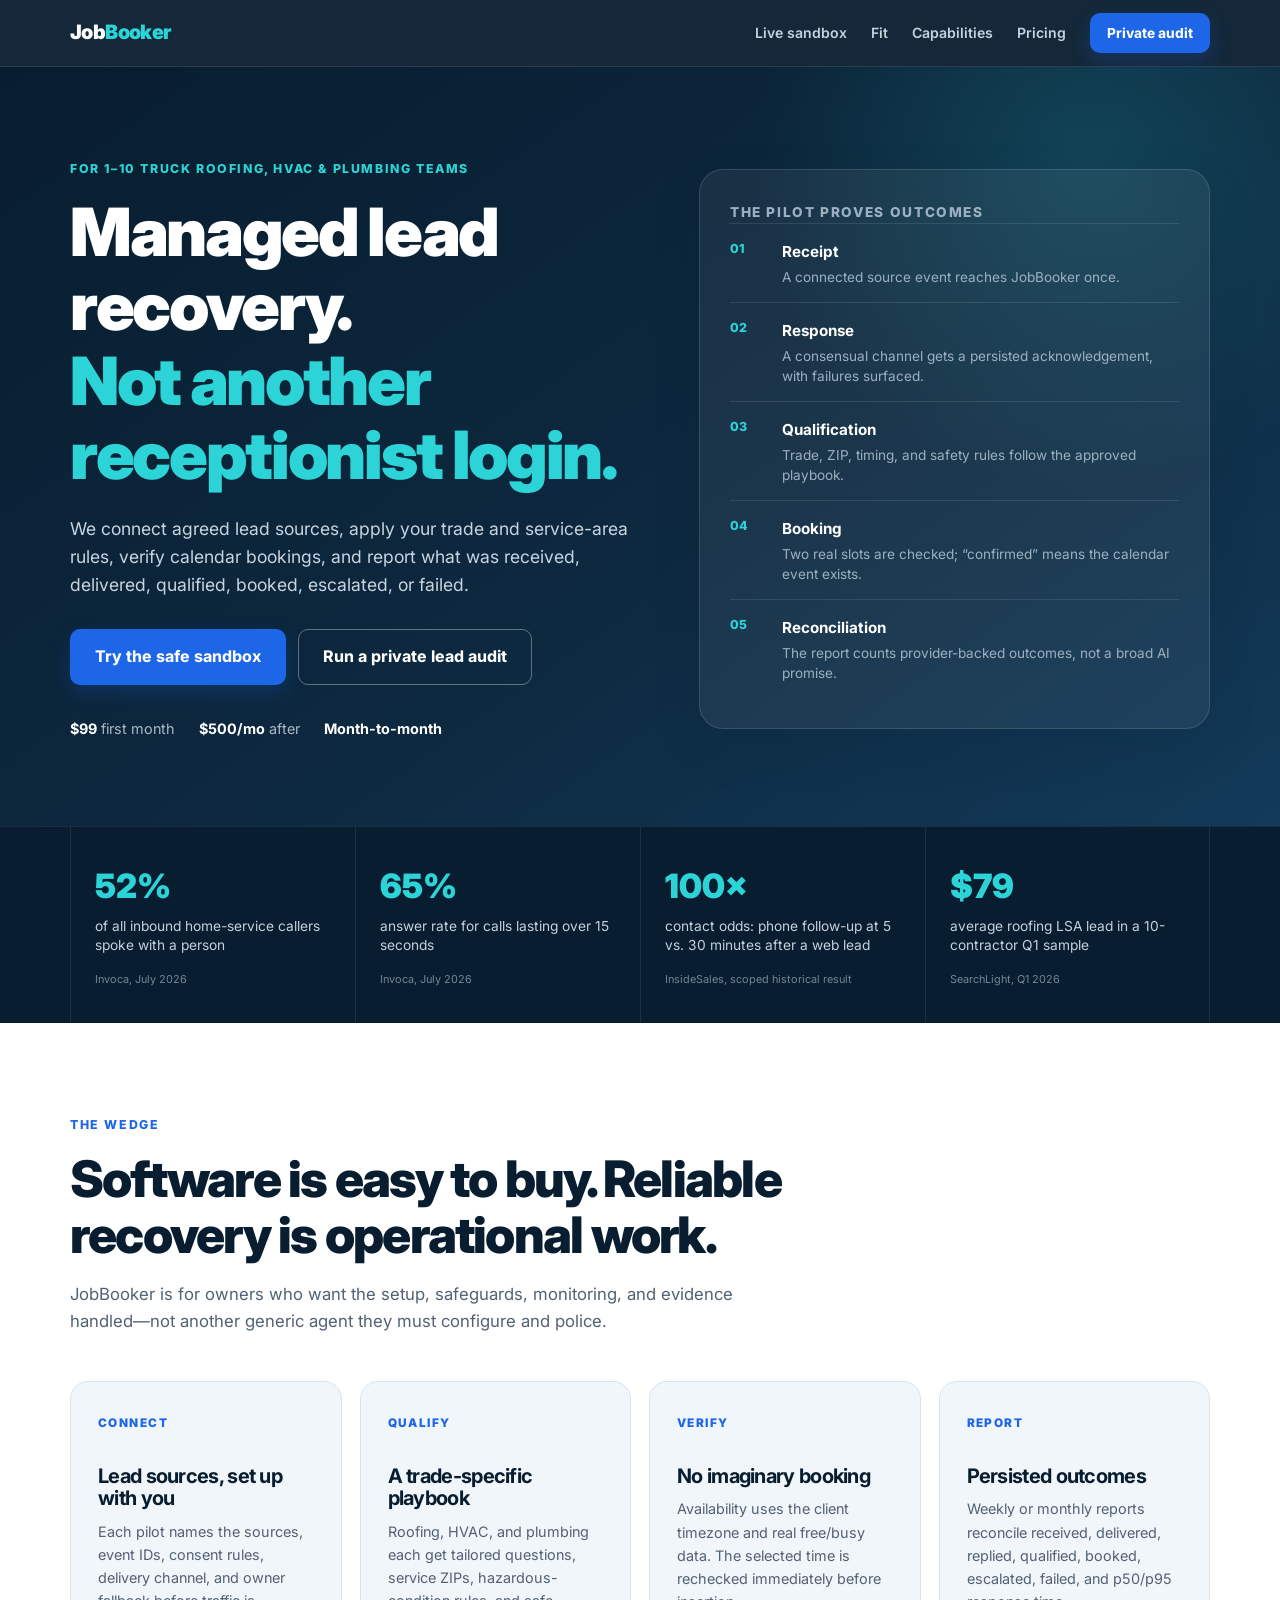
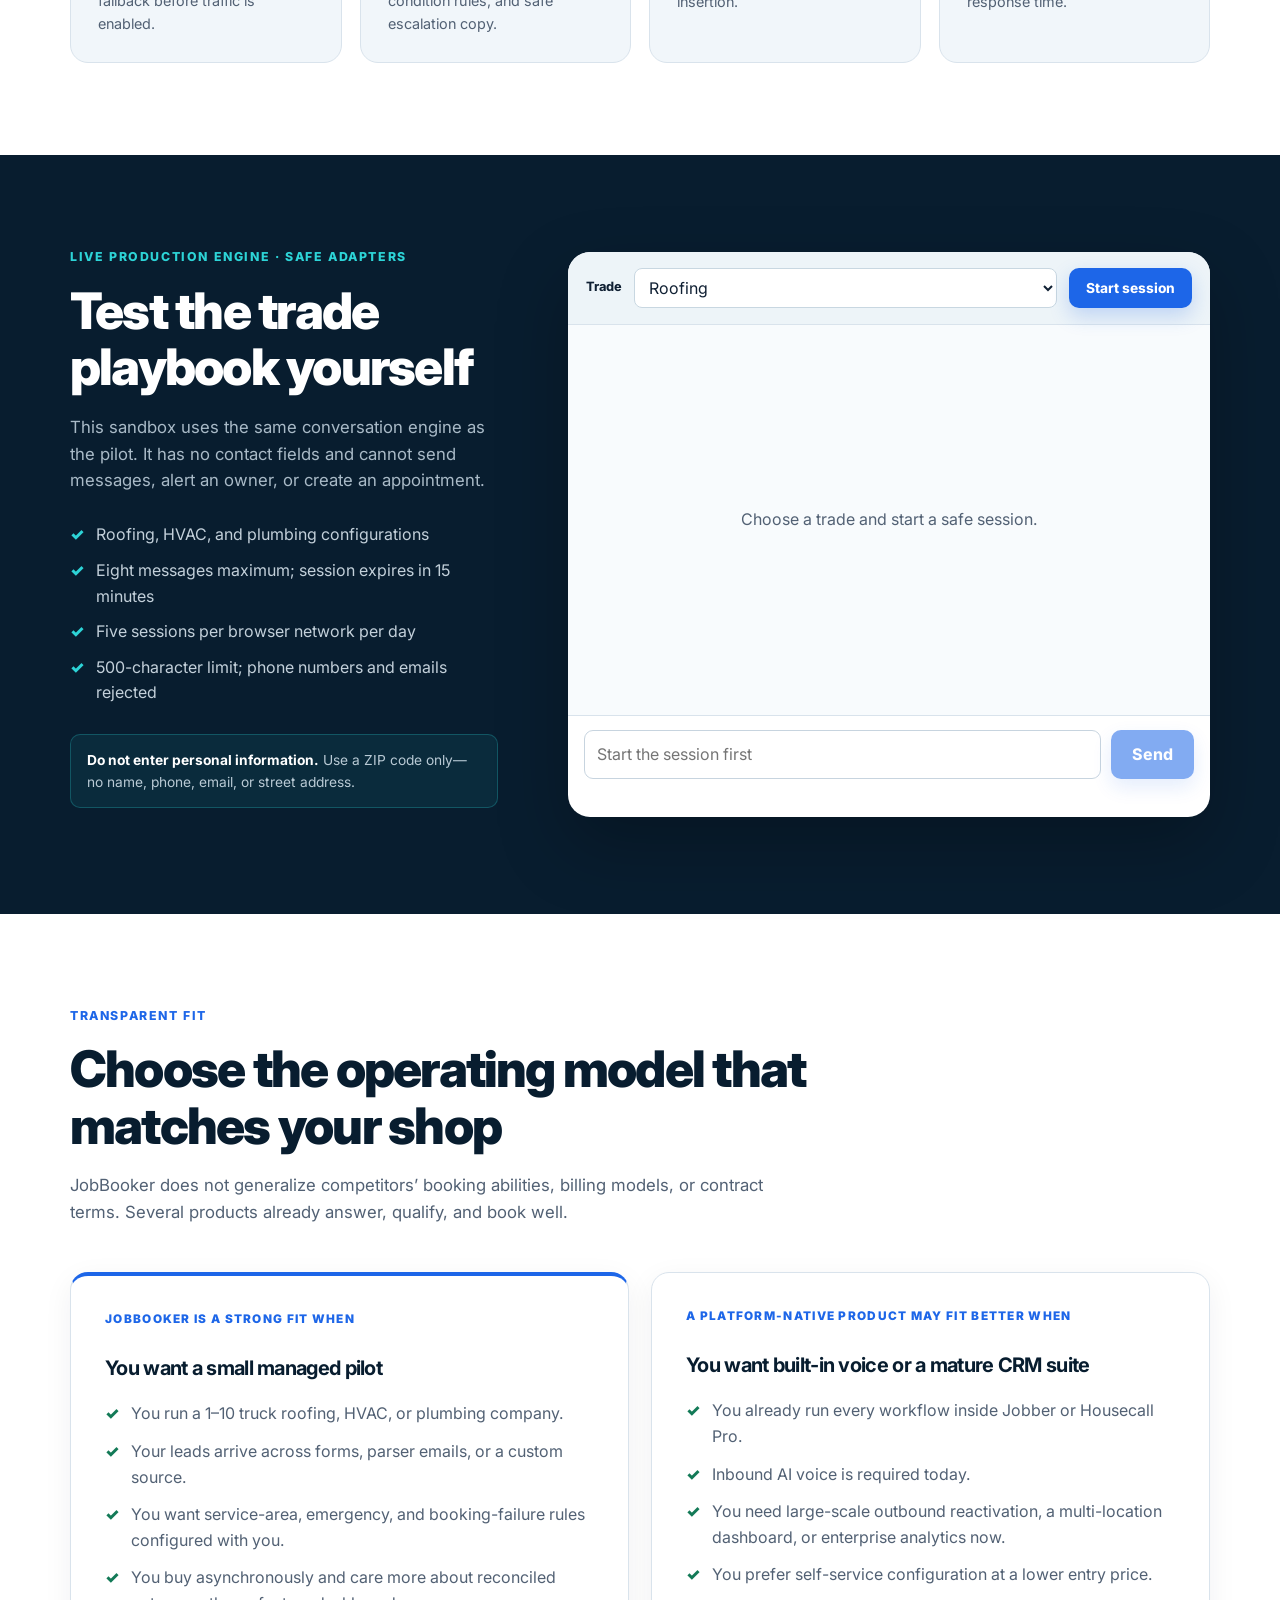
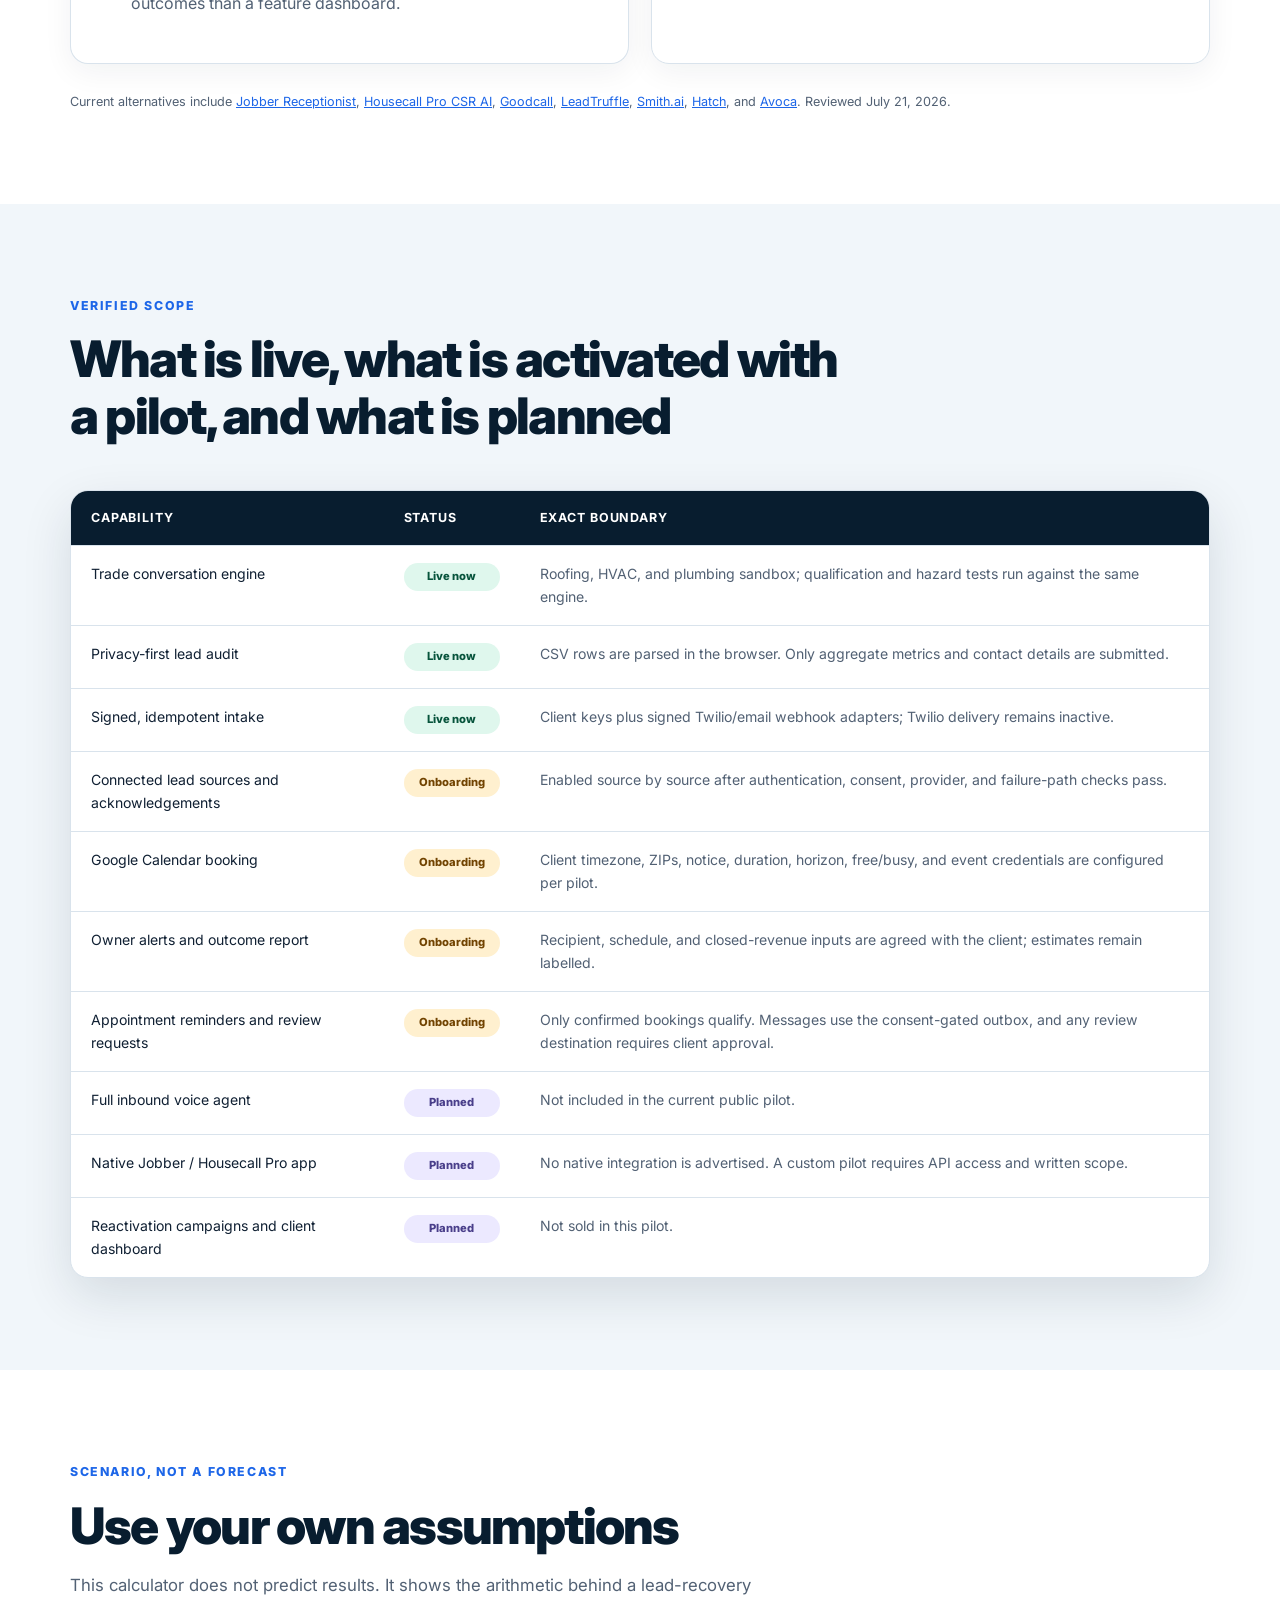
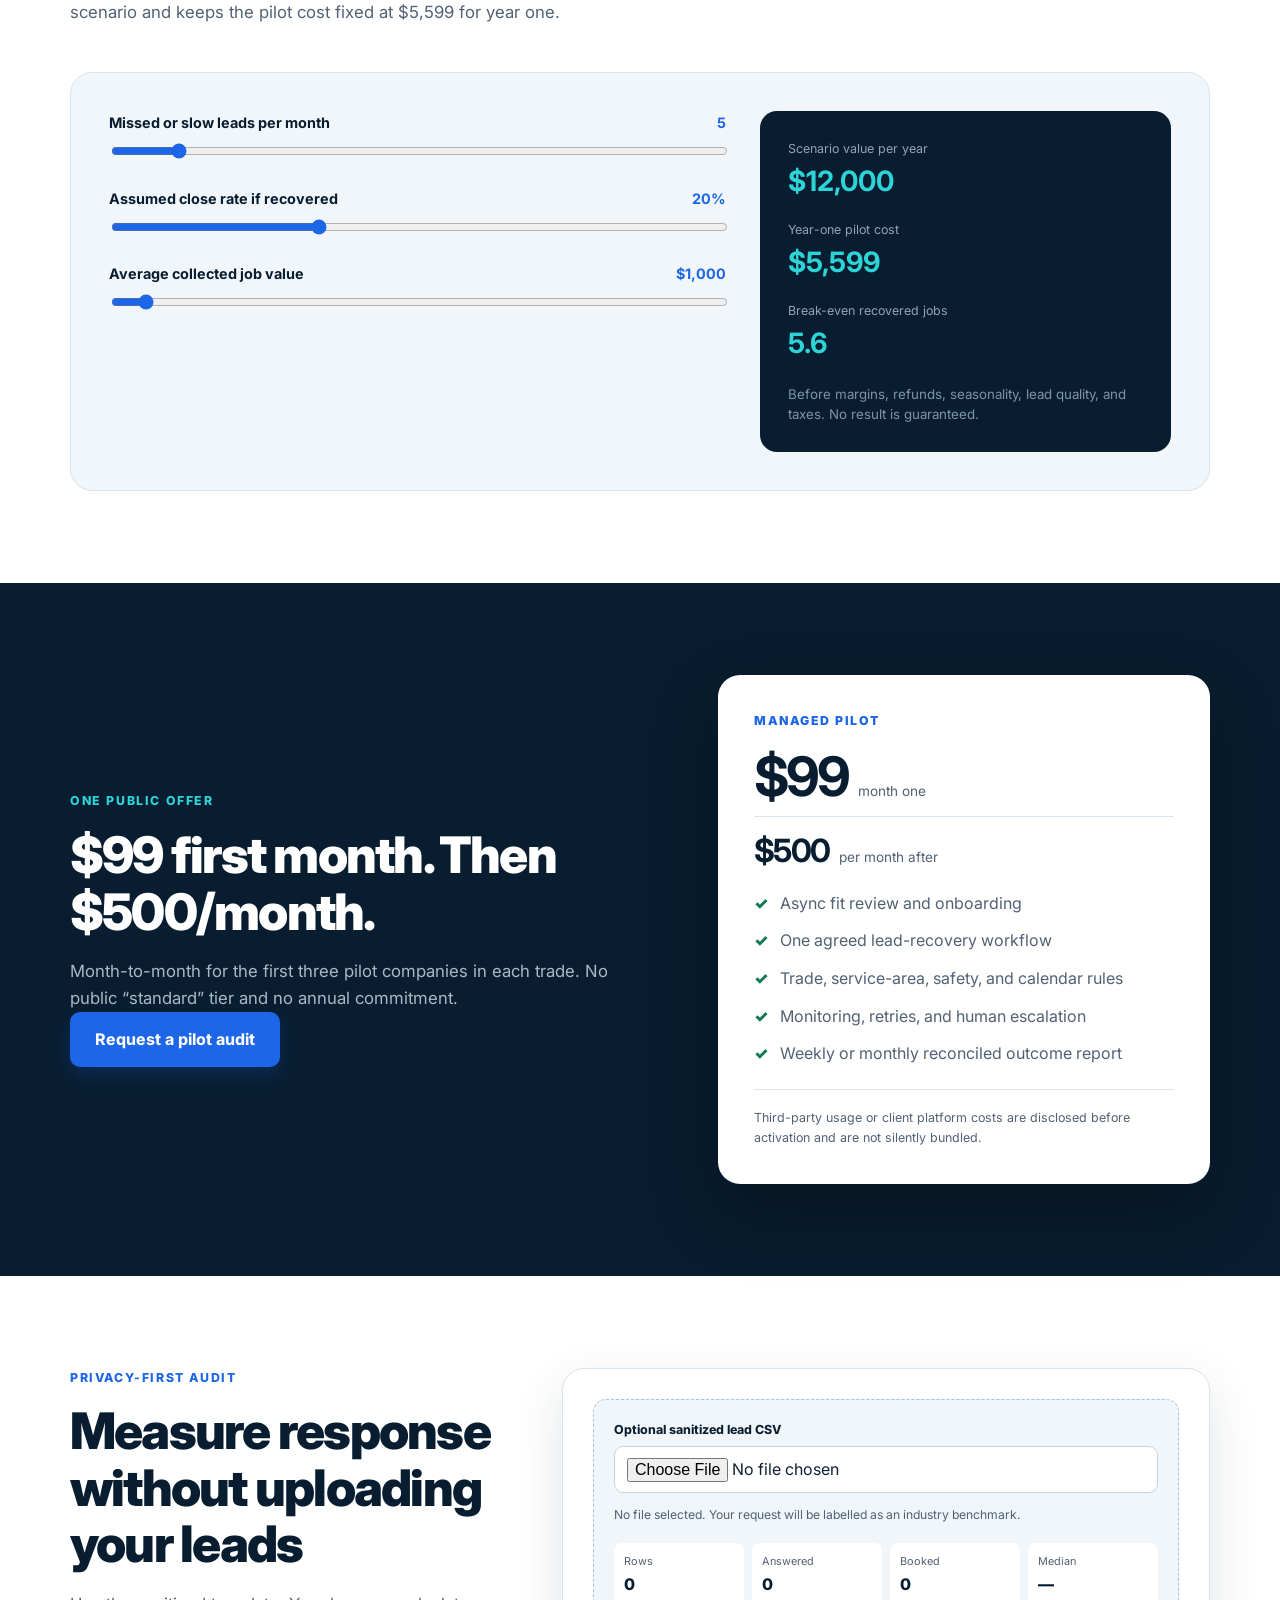
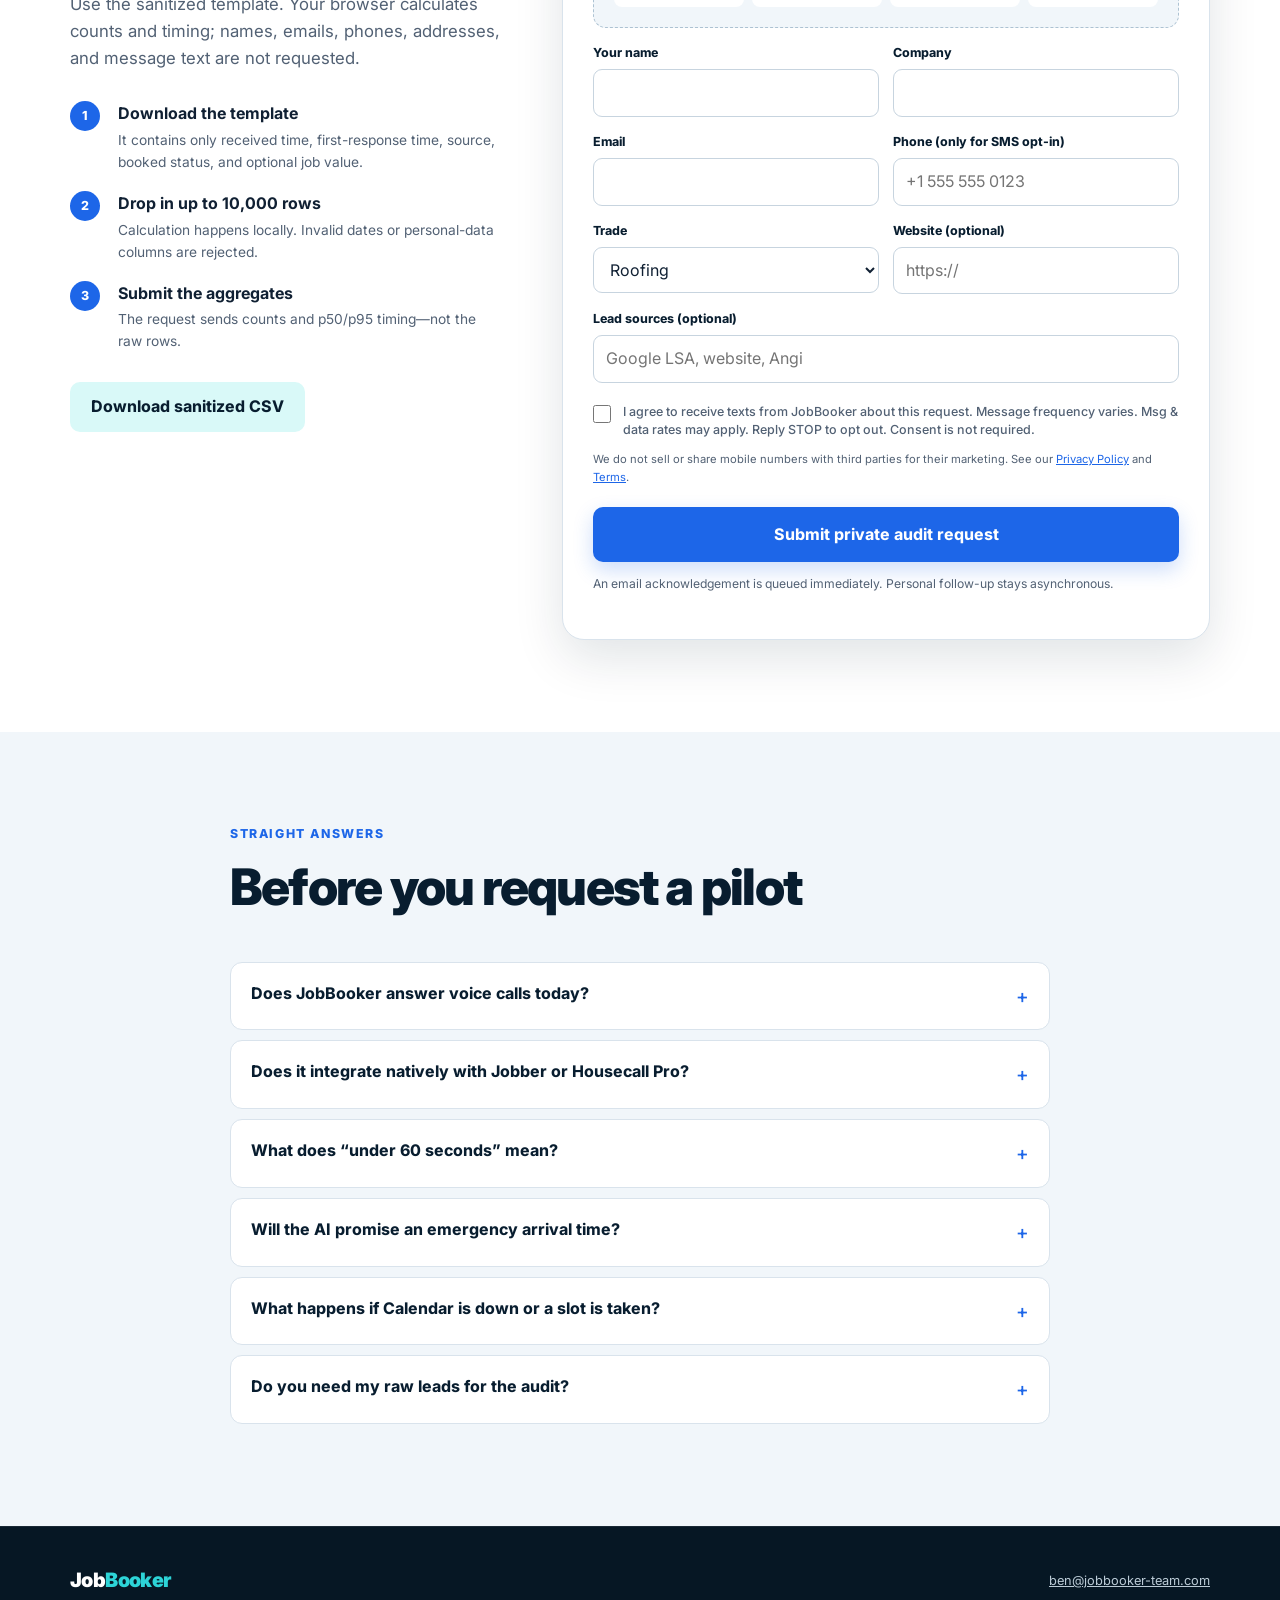
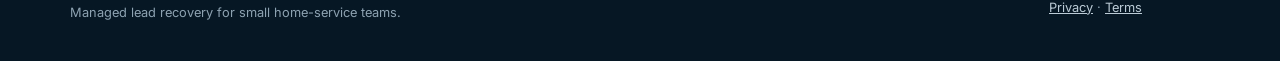
==== commit 75ee09d3: "feat: preserve onboarding lifecycle scope" ====
--- a/index.html
+++ b/index.html
@@ -195,6 +195,7 @@
               <tr><td>Connected lead sources and acknowledgements</td><td><span class="status onboarding">Onboarding</span></td><td>Enabled source by source after authentication, consent, provider, and failure-path checks pass.</td></tr>
               <tr><td>Google Calendar booking</td><td><span class="status onboarding">Onboarding</span></td><td>Client timezone, ZIPs, notice, duration, horizon, free/busy, and event credentials are configured per pilot.</td></tr>
               <tr><td>Owner alerts and outcome report</td><td><span class="status onboarding">Onboarding</span></td><td>Recipient, schedule, and closed-revenue inputs are agreed with the client; estimates remain labelled.</td></tr>
+              <tr><td>Appointment reminders and review requests</td><td><span class="status onboarding">Onboarding</span></td><td>Only confirmed bookings qualify. Messages use the consent-gated outbox, and any review destination requires client approval.</td></tr>
               <tr><td>Full inbound voice agent</td><td><span class="status planned">Planned</span></td><td>Not included in the current public pilot.</td></tr>
               <tr><td>Native Jobber / Housecall Pro app</td><td><span class="status planned">Planned</span></td><td>No native integration is advertised. A custom pilot requires API access and written scope.</td></tr>
               <tr><td>Reactivation campaigns and client dashboard</td><td><span class="status planned">Planned</span></td><td>Not sold in this pilot.</td></tr>
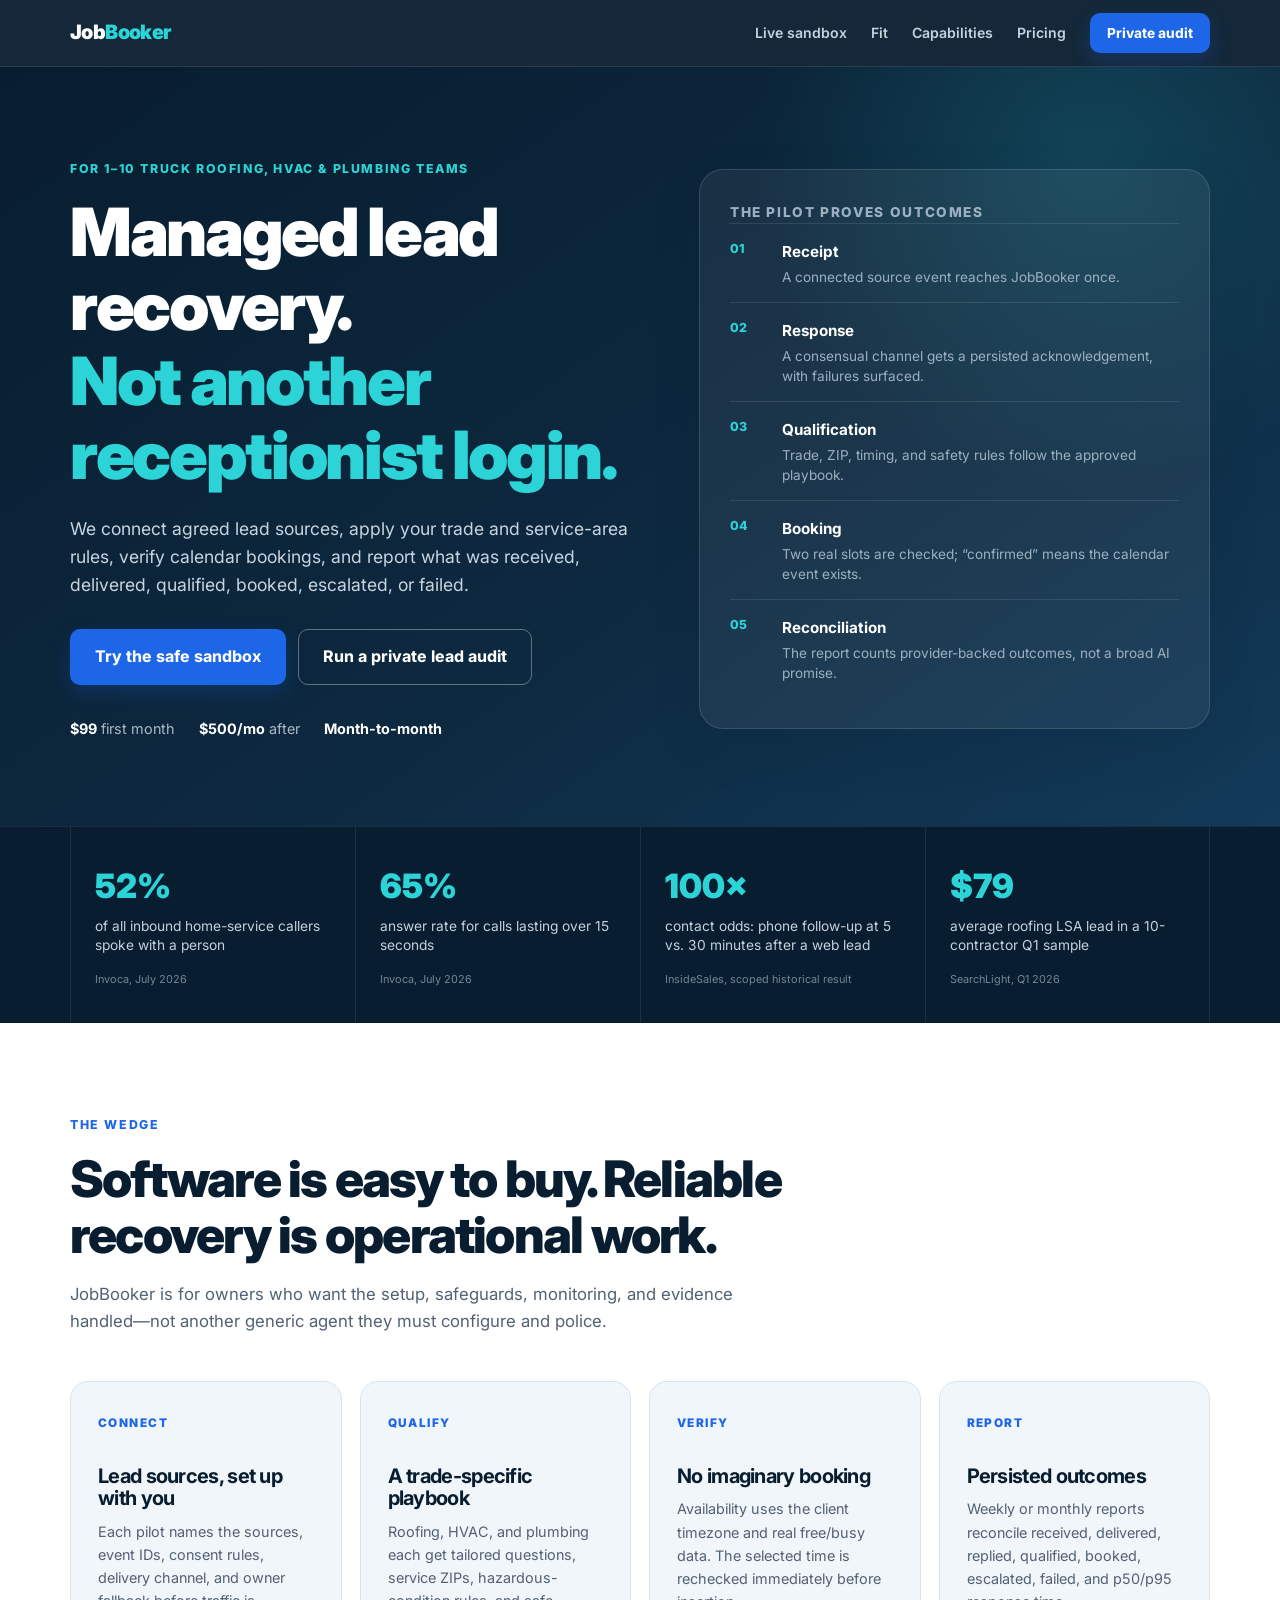
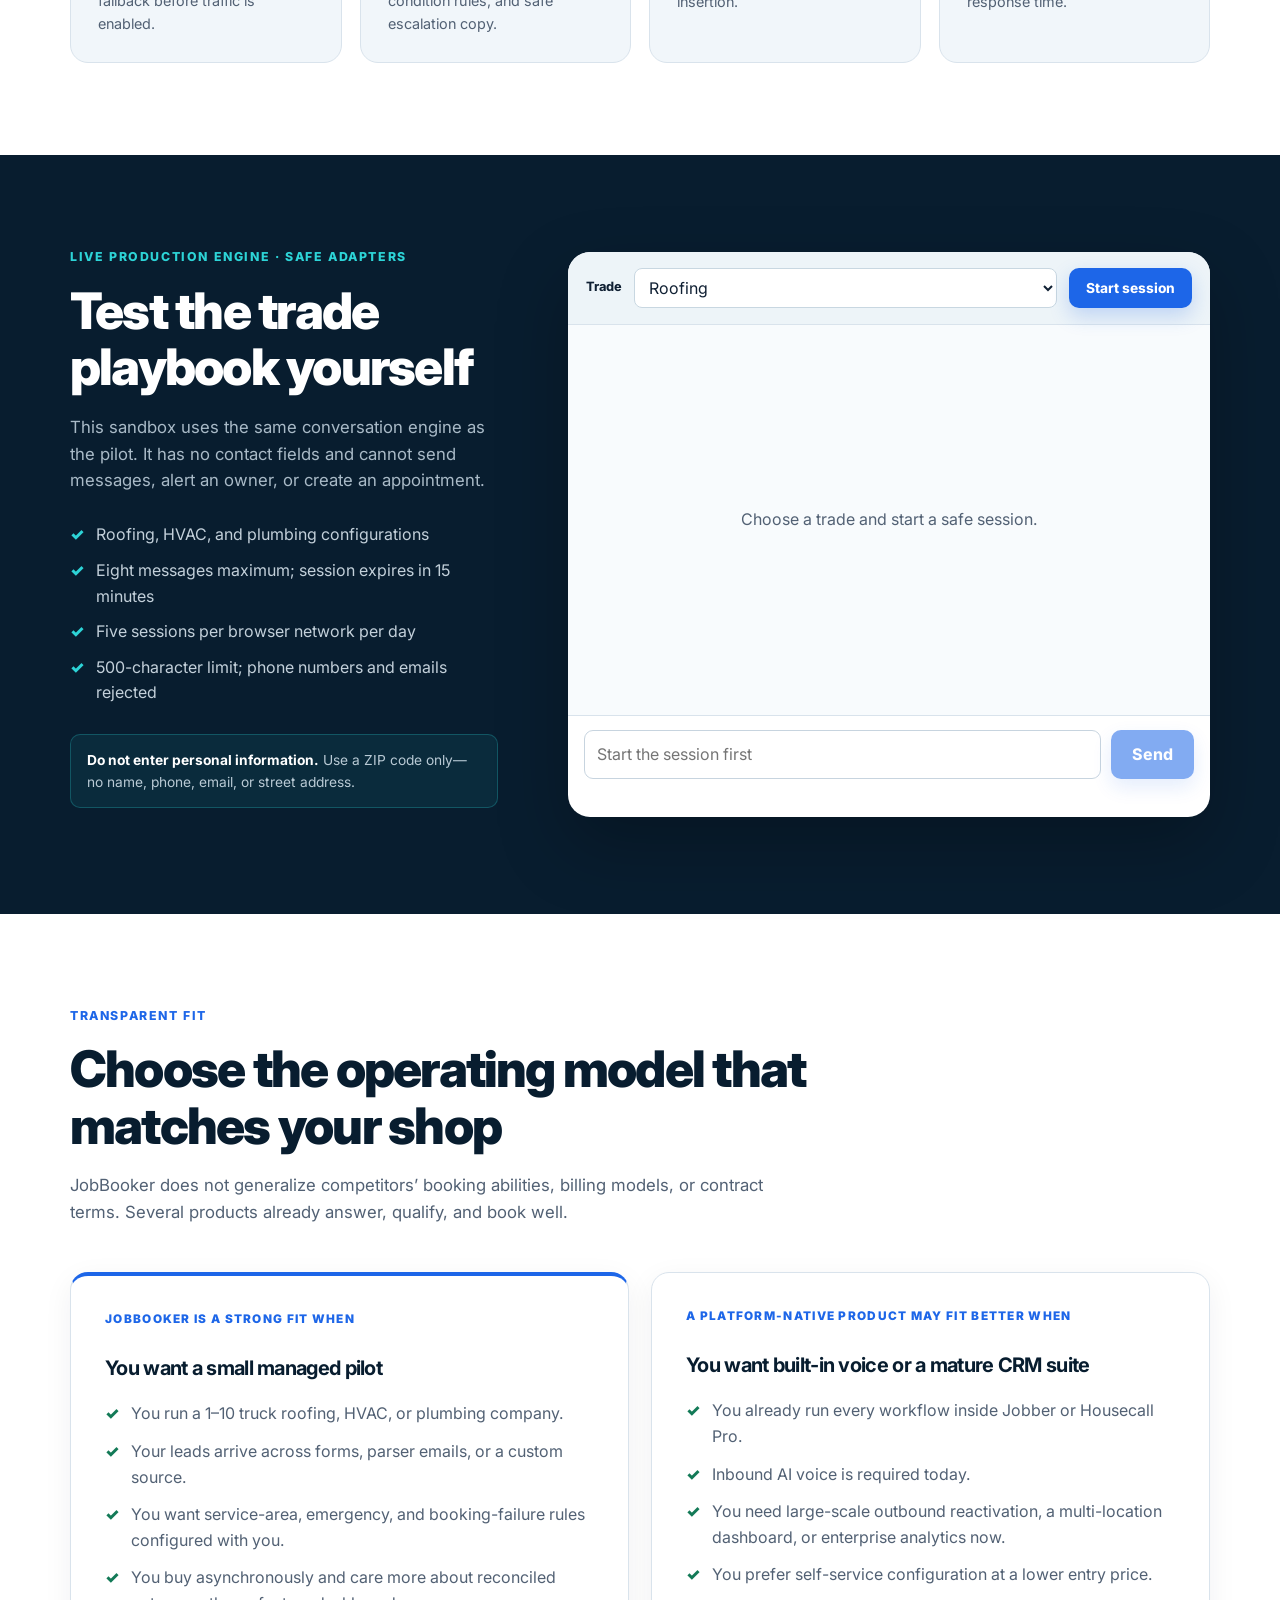
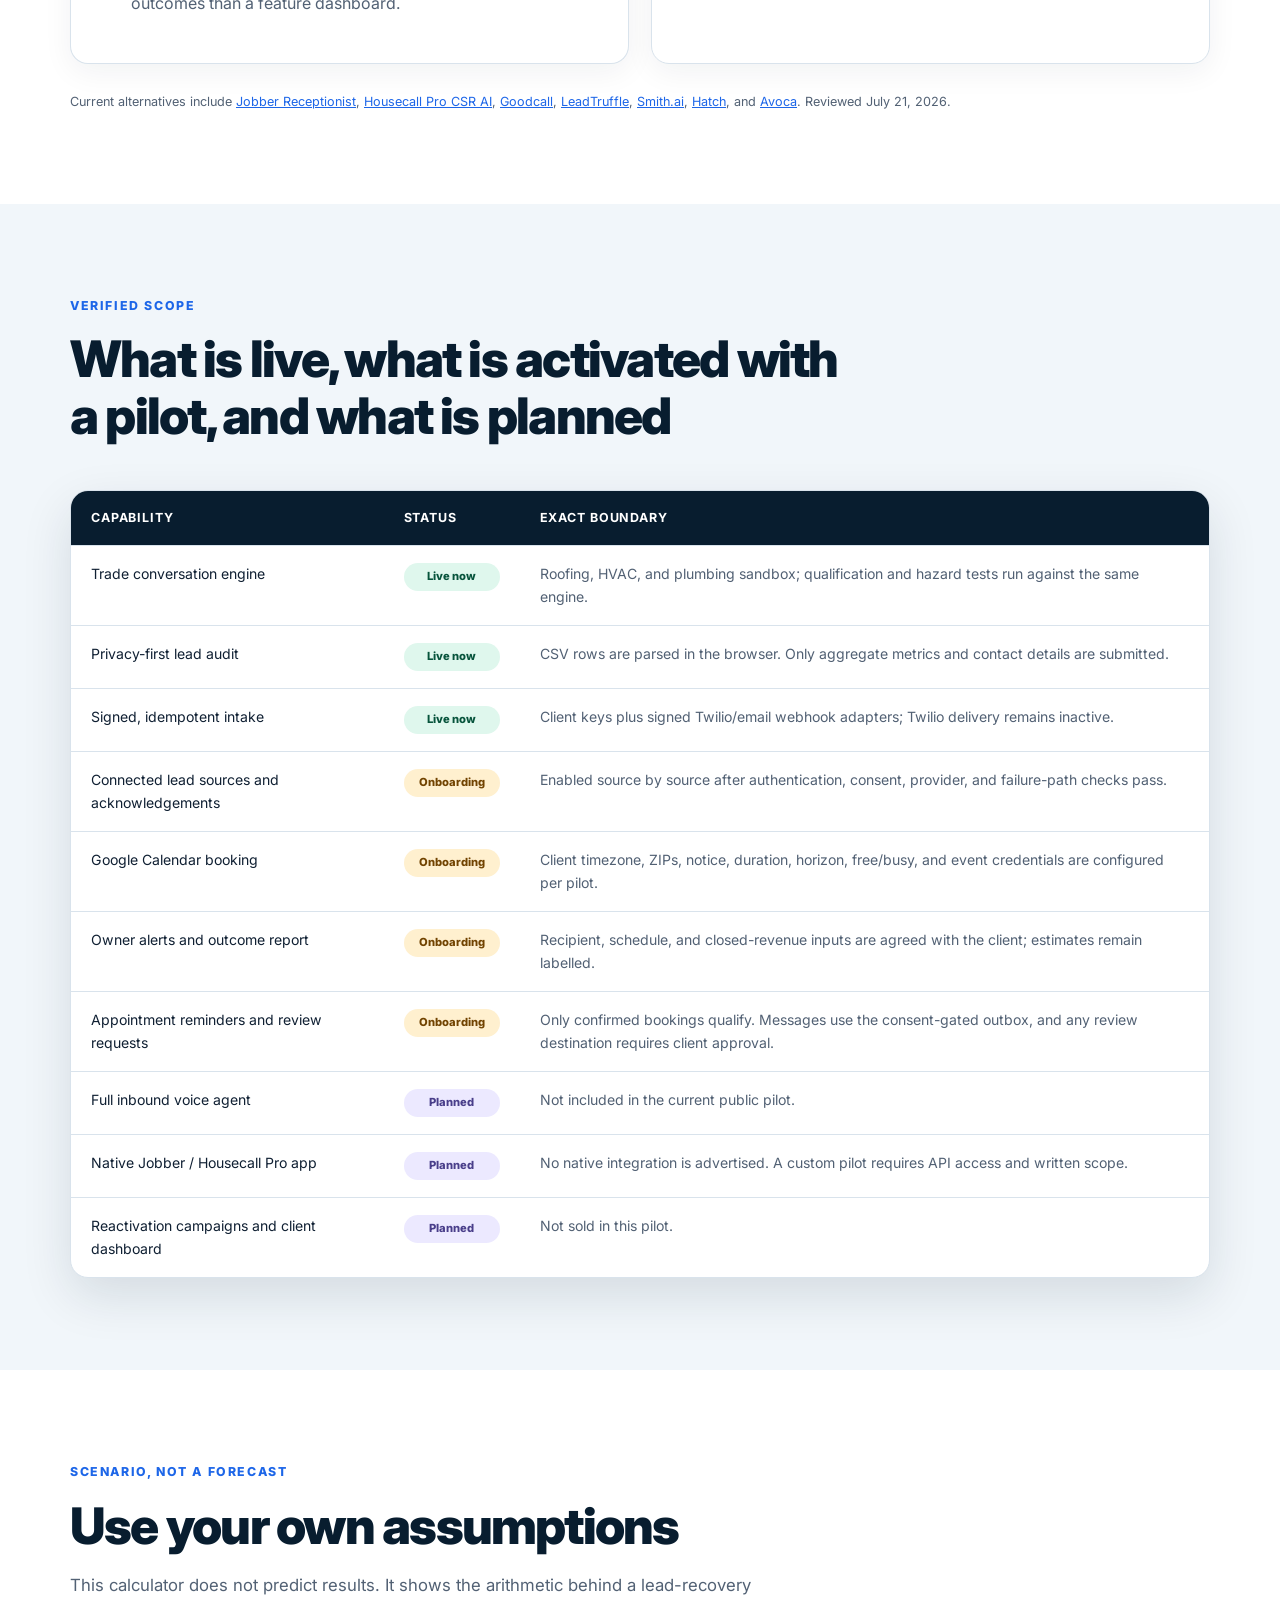
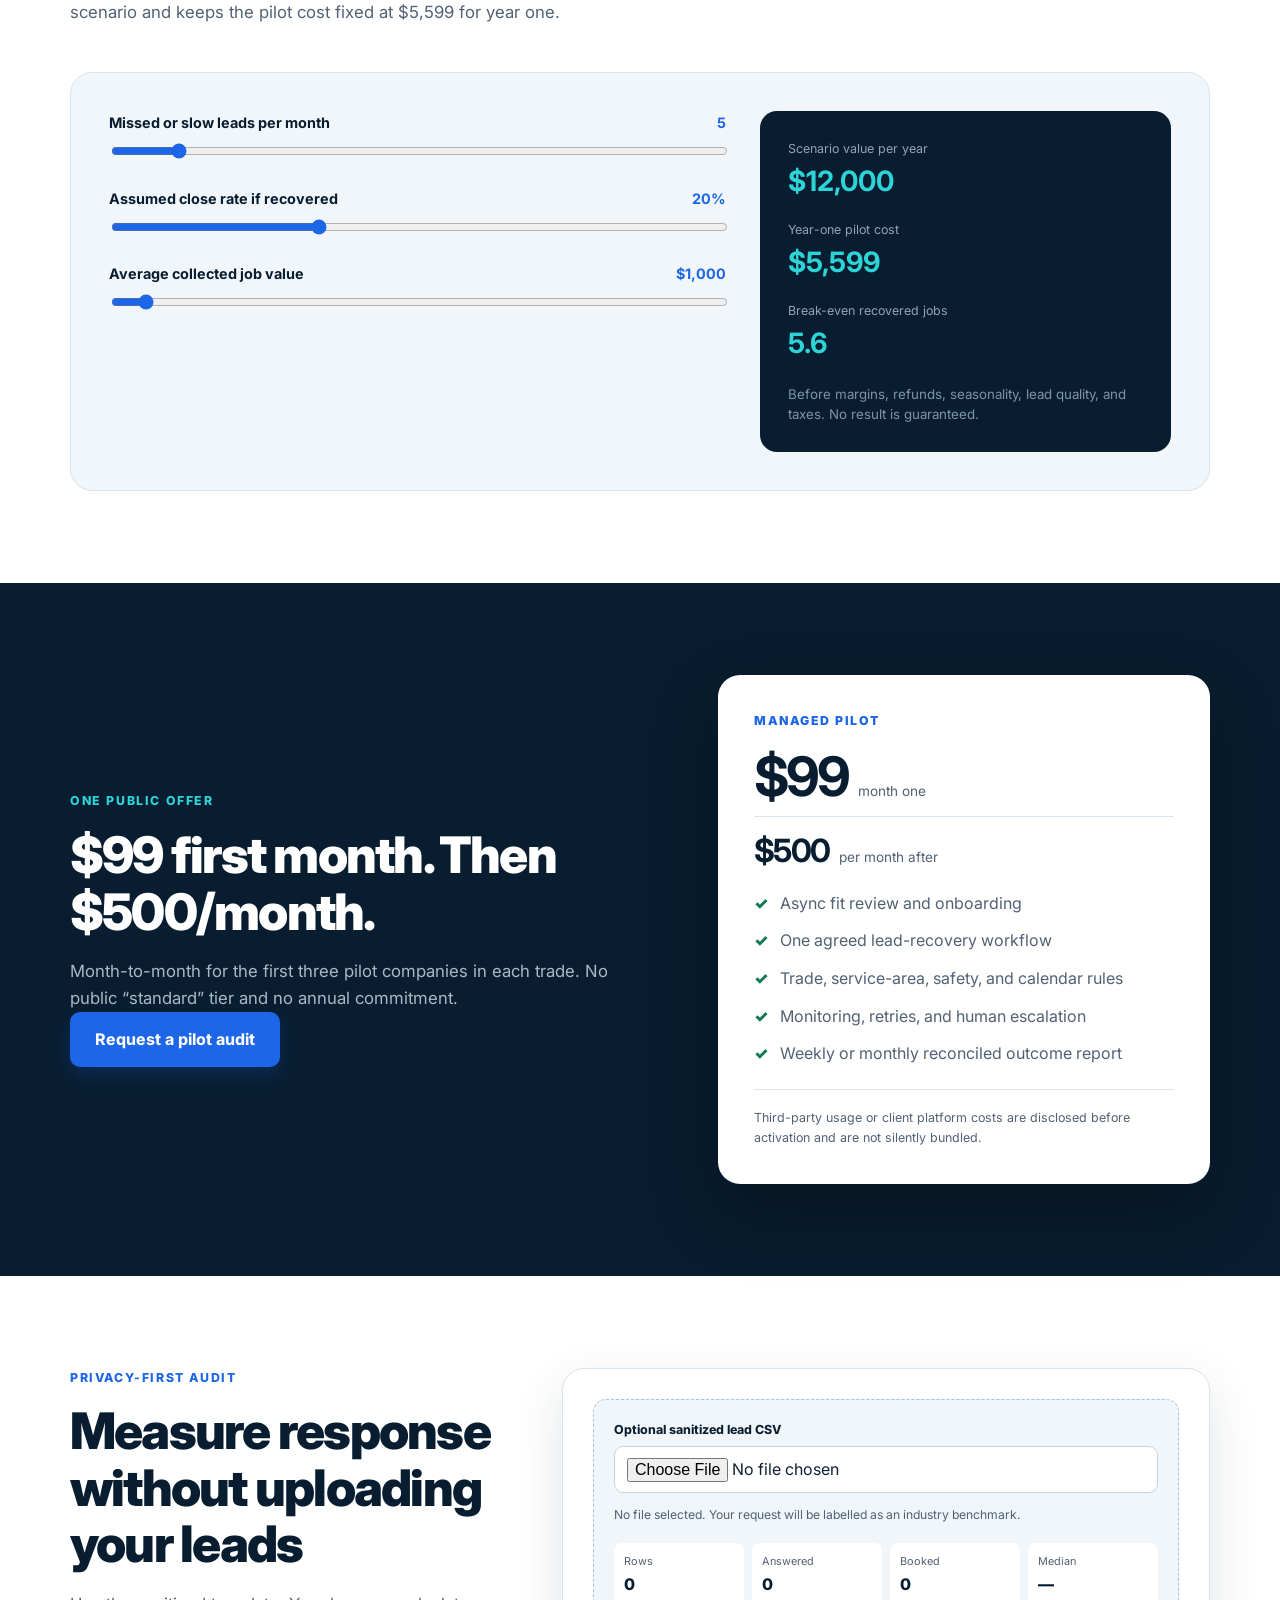
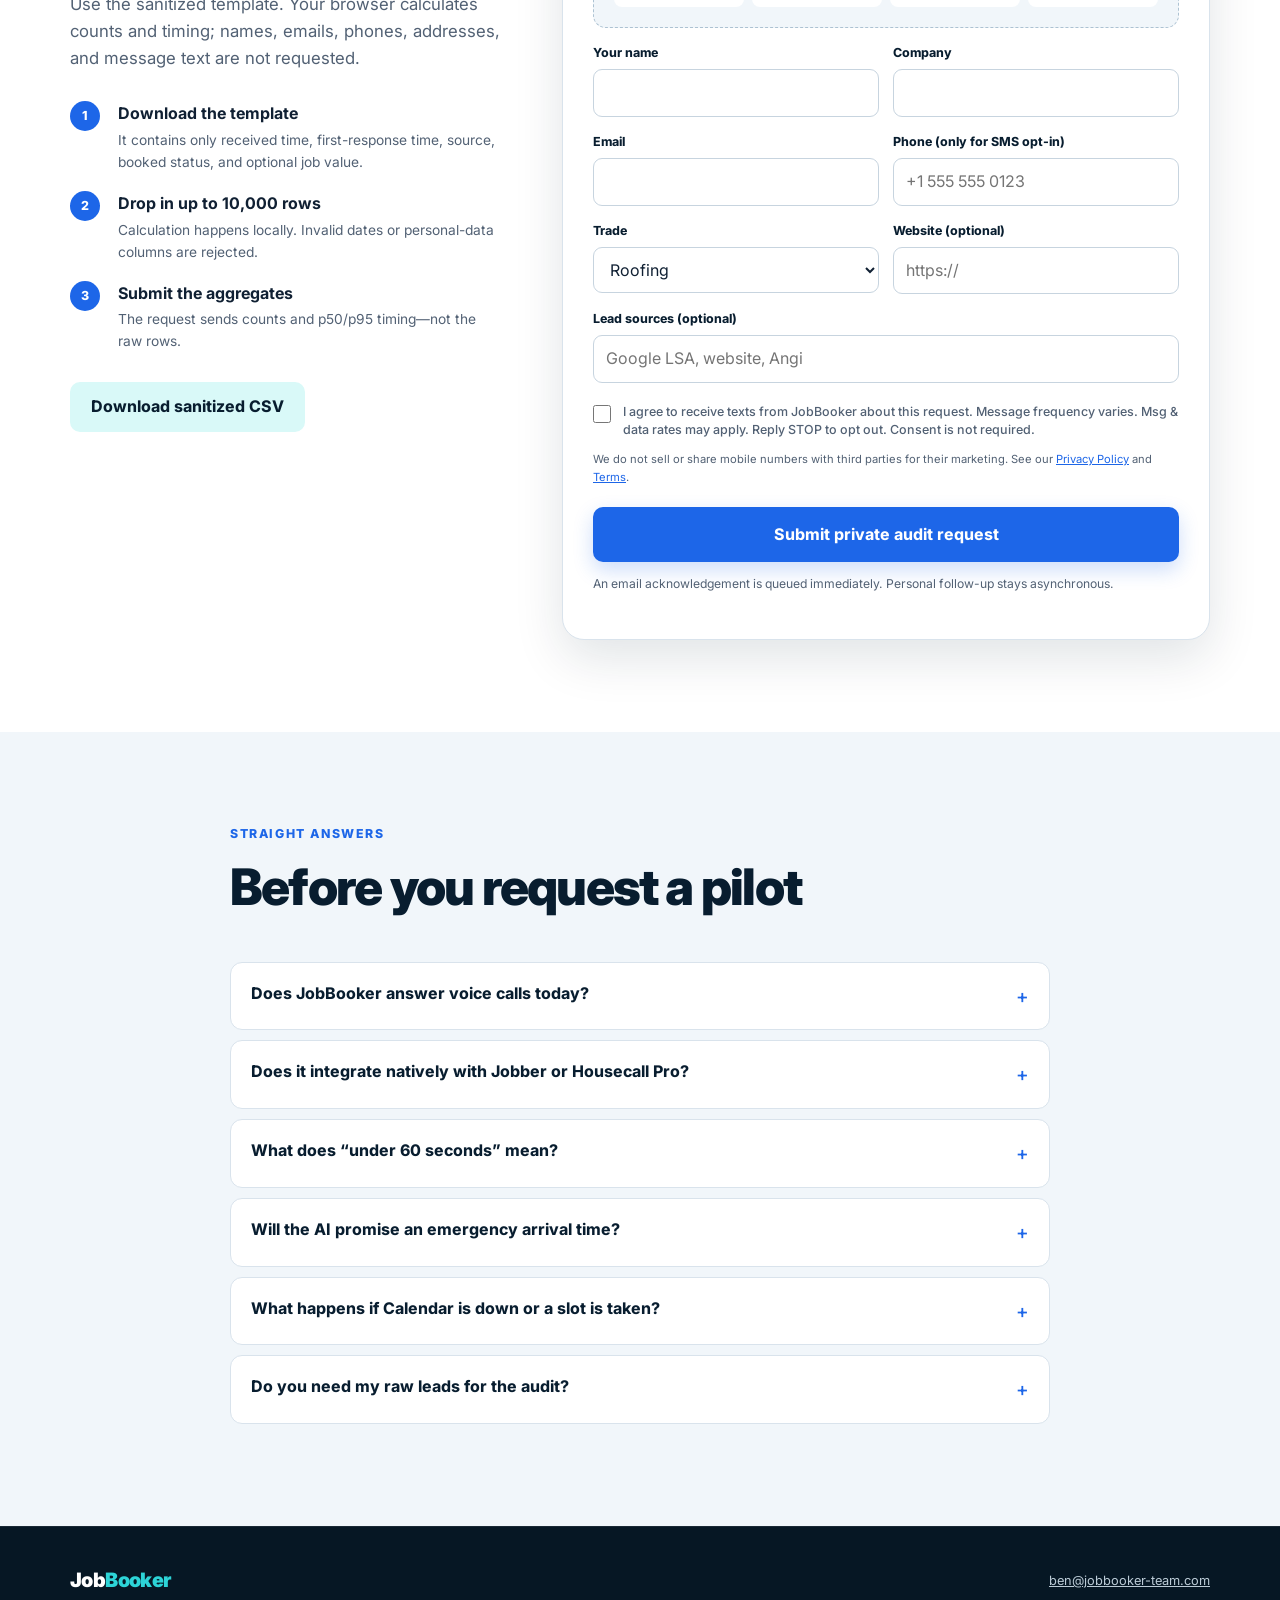
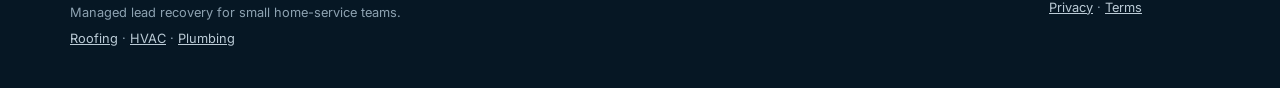
==== commit 35c089eb: "feat: add roofing, HVAC, and plumbing landing pages" ====
--- a/index.html
+++ b/index.html
@@ -28,7 +28,7 @@
   <link rel="preconnect" href="https://fonts.googleapis.com">
   <link rel="preconnect" href="https://fonts.gstatic.com" crossorigin>
   <link href="https://fonts.googleapis.com/css2?family=Inter:wght@400;500;600;700;800;900&display=swap" rel="stylesheet">
-  <link rel="stylesheet" href="styles.css">
+  <link rel="stylesheet" href="styles.css?v=2">
   <script src="app.js" defer></script>
 </head>
 <body>
@@ -320,7 +320,8 @@
 
   <footer>
     <div class="wrap footer-grid">
-      <div><a class="logo" href="#top">Job<span>Booker</span></a><p>Managed lead recovery for small home-service teams.</p></div>
+      <div><a class="logo" href="#top">Job<span>Booker</span></a><p>Managed lead recovery for small home-service teams.</p>
+      <p><a href="roofing.html">Roofing</a> · <a href="hvac.html">HVAC</a> · <a href="plumbing.html">Plumbing</a></p></div>
       <div><p><a href="mailto:ben@jobbooker-team.com">ben@jobbooker-team.com</a></p><p><a href="privacy.html">Privacy</a> · <a href="terms.html">Terms</a></p></div>
     </div>
   </footer>
--- a/styles.css
+++ b/styles.css
@@ -161,6 +161,8 @@
 .plain-list { margin: 28px 0; padding: 0; list-style: none; }
 .plain-list li { position: relative; margin: 10px 0; padding-left: 26px; color: #c3d0da; }
 .plain-list li::before { position: absolute; left: 0; color: var(--cyan); content: "✓"; font-weight: 900; }
+.section-soft .plain-list li, .section .plain-list li { color: var(--ink); }
+.section-dark .plain-list li { color: #c3d0da; }
 .privacy-warning { padding: 14px 16px; color: #b9cad5; background: rgba(45,212,215,.08); border: 1px solid rgba(45,212,215,.25); border-radius: 10px; font-size: .86rem; }
 .privacy-warning strong { color: var(--white); }
 .sandbox-card { overflow: hidden; color: var(--ink); background: var(--white); border-radius: 22px; box-shadow: 0 28px 70px rgba(0,0,0,.25); }
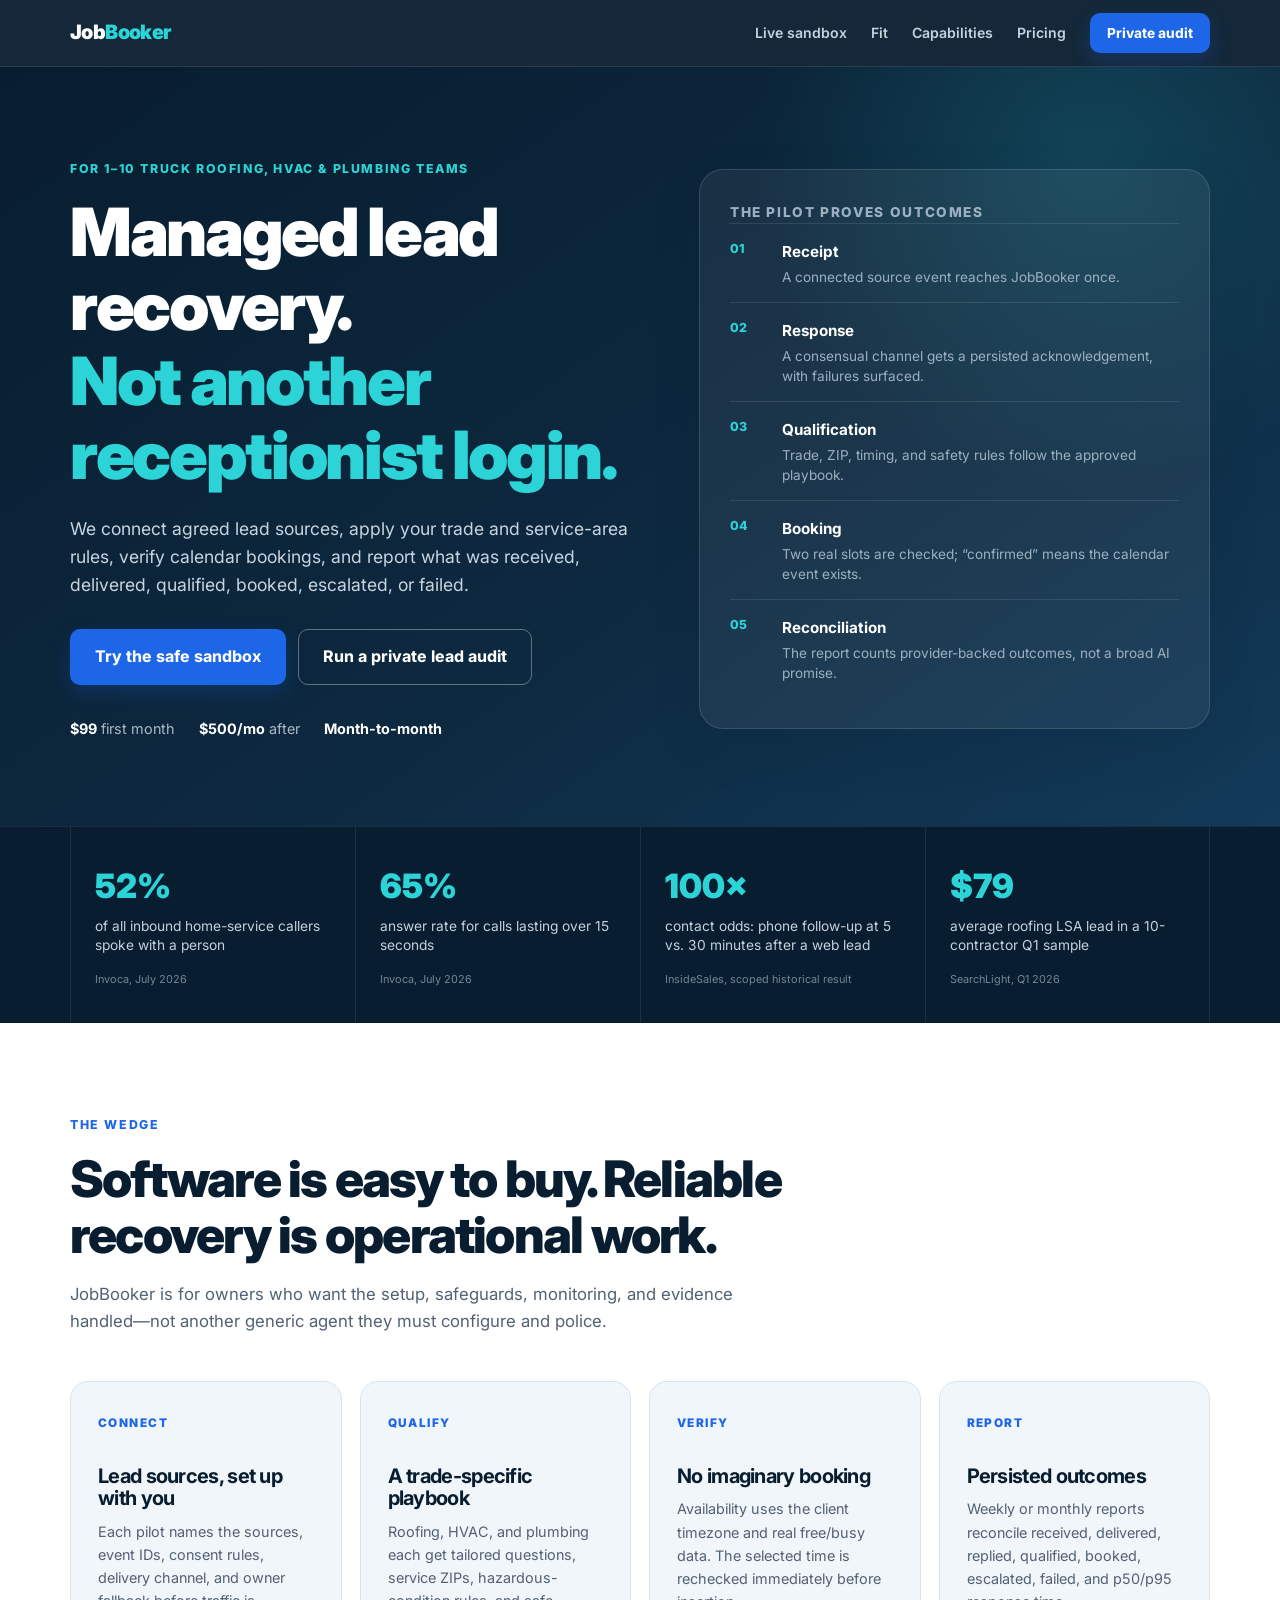
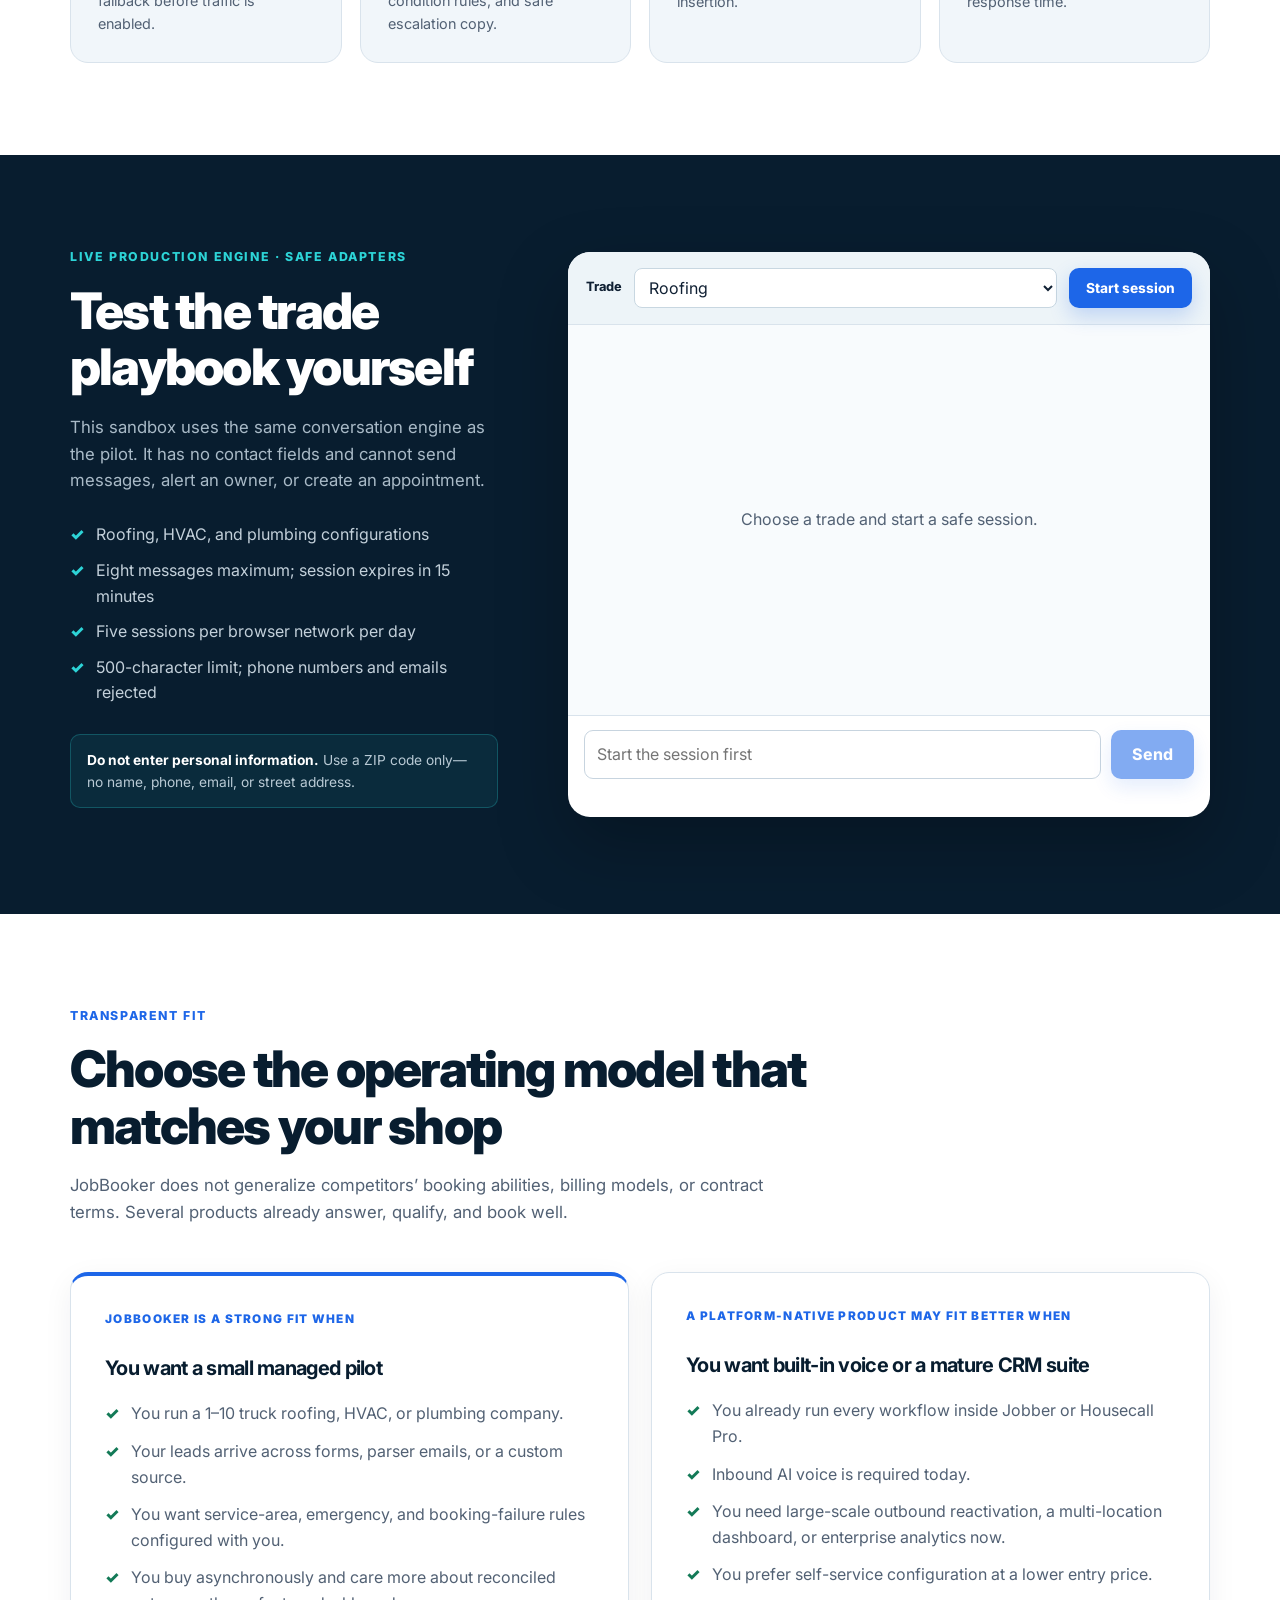
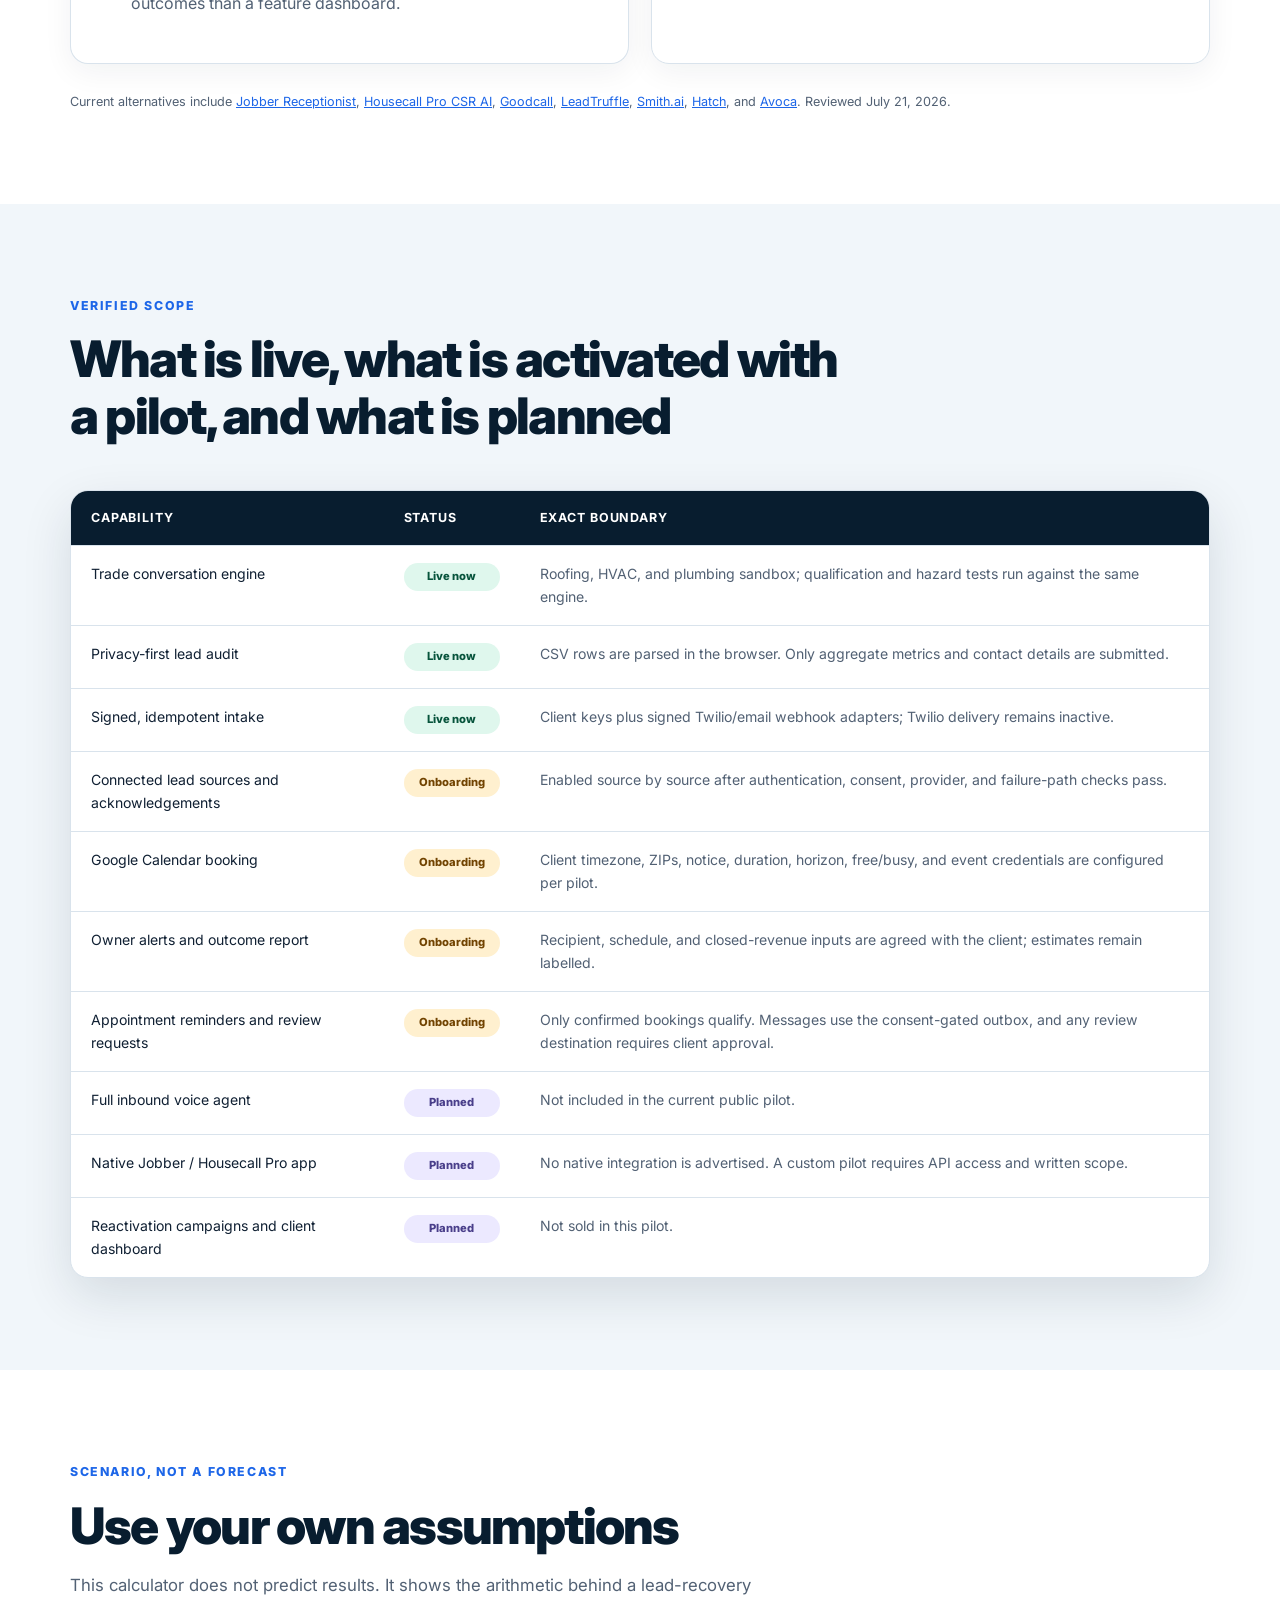
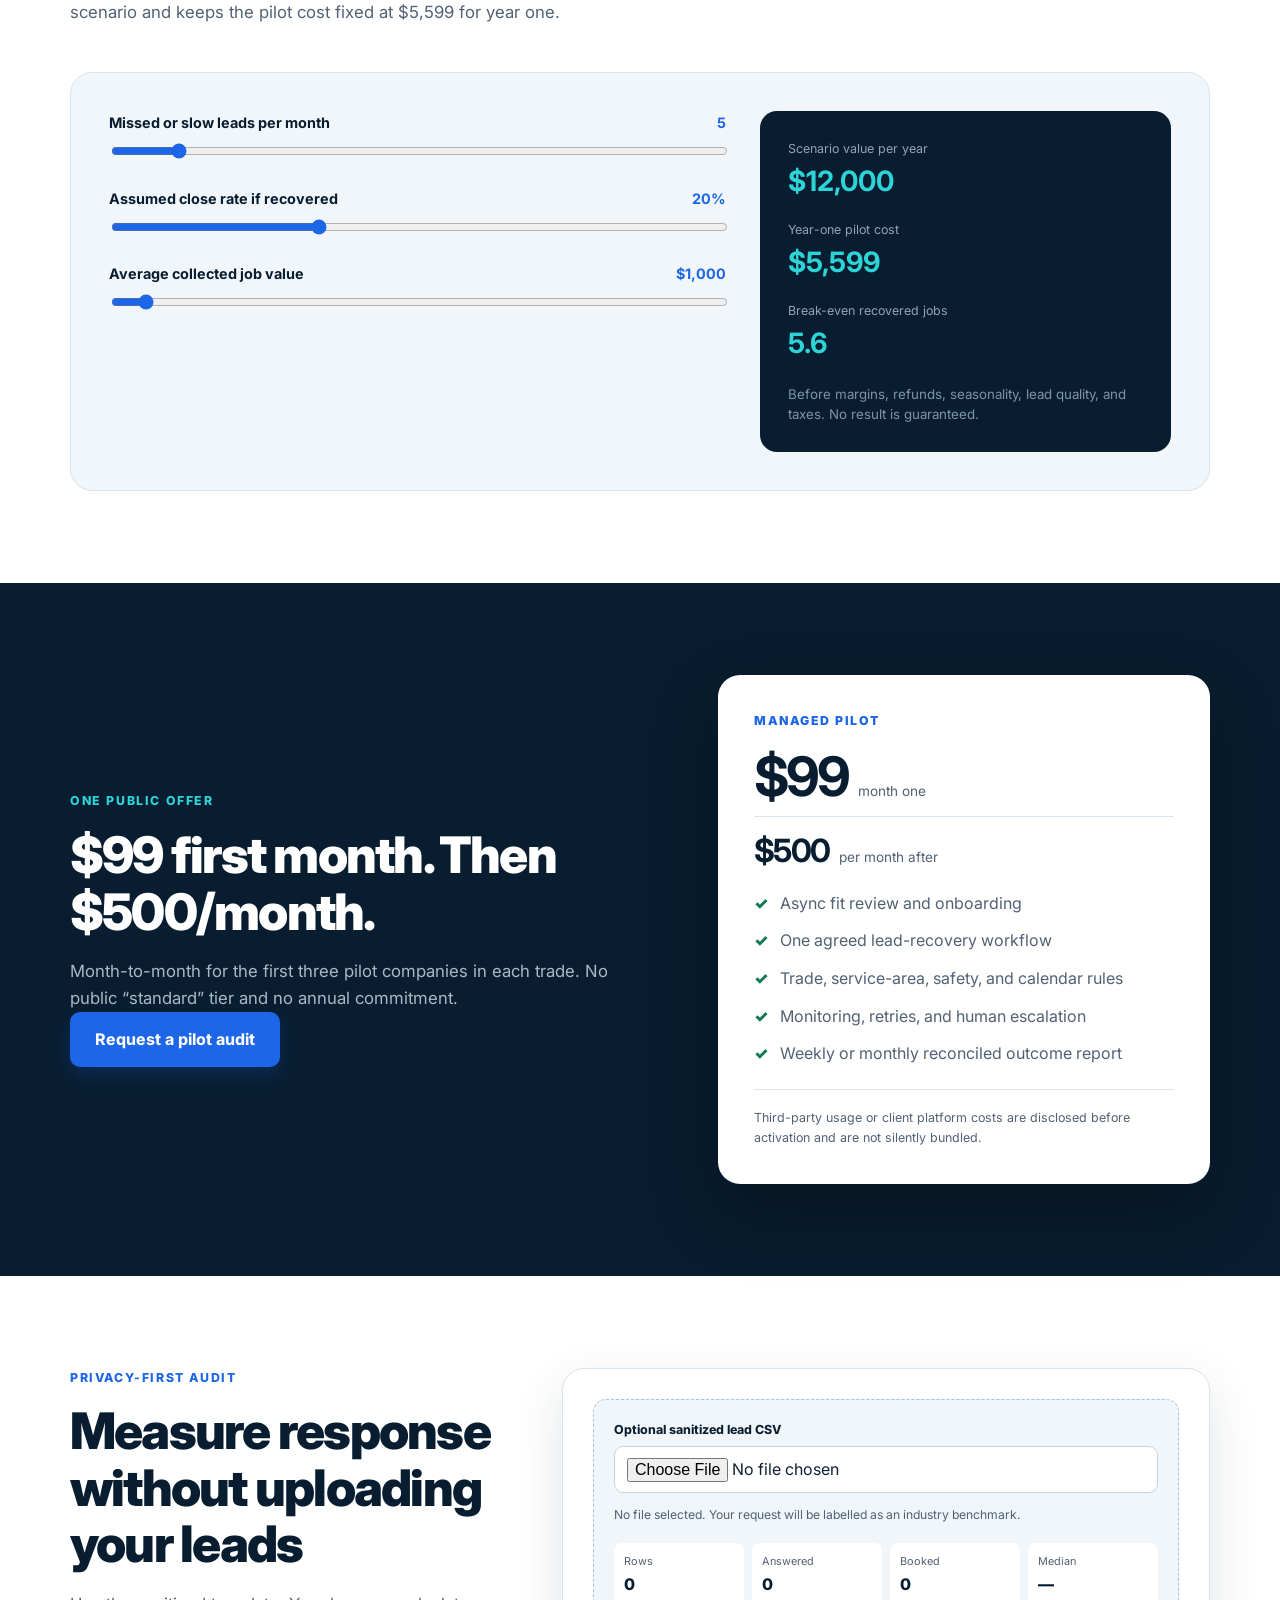
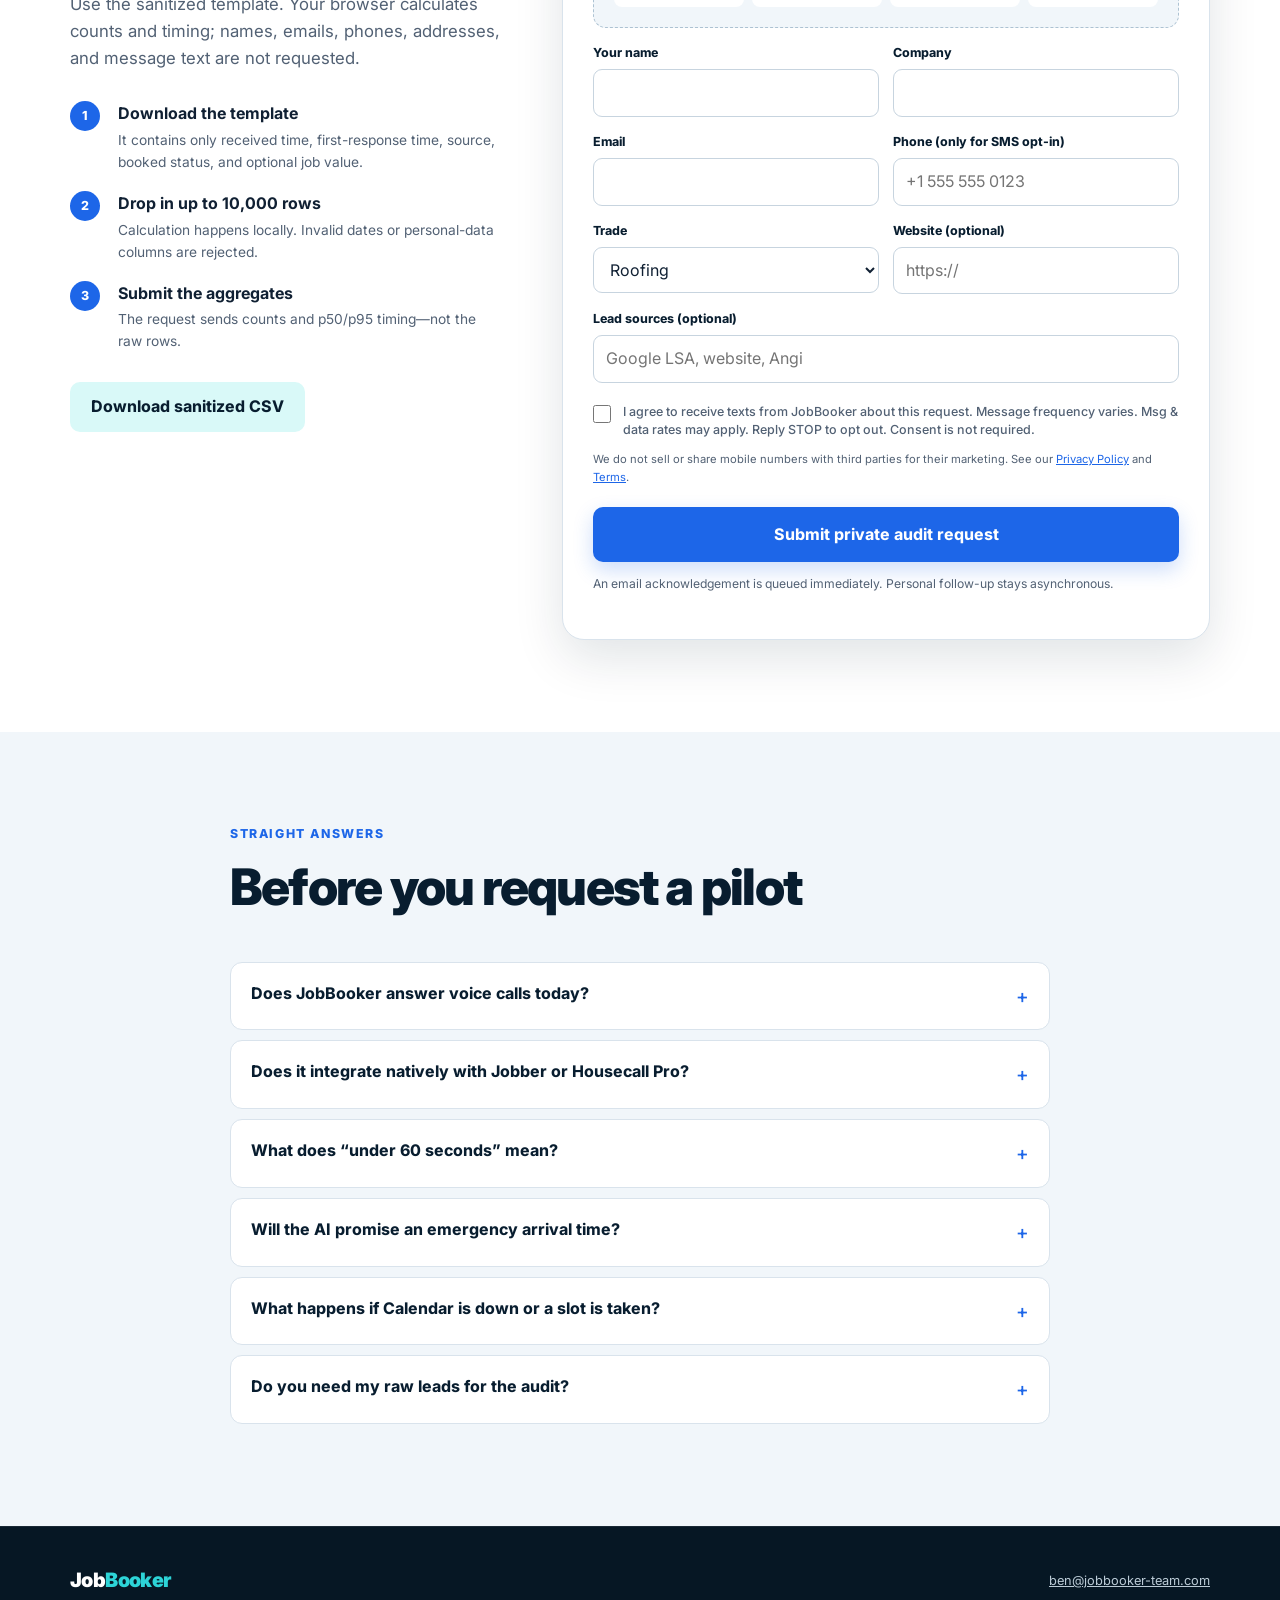
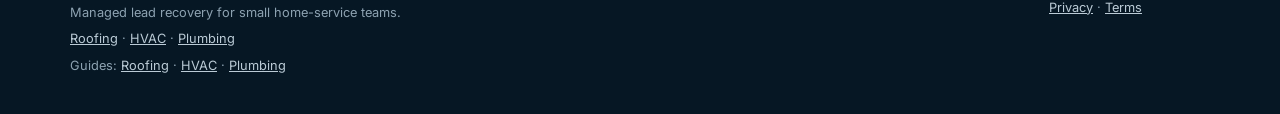
==== commit aca21a22: "feat: add speed-to-lead guides for roofing, HVAC, and plumbing" ====
--- a/index.html
+++ b/index.html
@@ -6,6 +6,7 @@
   <title>JobBooker — Managed lead recovery for home-service teams</title>
   <meta name="description" content="Managed lead intake, trade-specific qualification, safe calendar booking, and outcome reporting for small roofing, HVAC, and plumbing companies. Pilot: $99 first month, then $500/month.">
   <link rel="canonical" href="https://getjobbooker.com/">
+  <meta name="google-site-verification" content="ZC75VZbyuet7HcX25BxLBMgW0_GdedOqFv3Rjbxorho">
   <link rel="icon" href="data:image/svg+xml,%3Csvg xmlns='http://www.w3.org/2000/svg' viewBox='0 0 64 64'%3E%3Crect width='64' height='64' rx='14' fill='%230b1f33'/%3E%3Ctext x='32' y='44' font-family='Arial,sans-serif' font-size='34' font-weight='800' fill='%2322d3ee' text-anchor='middle'%3EJ%3C/text%3E%3C/svg%3E">
   <meta property="og:type" content="website">
   <meta property="og:url" content="https://getjobbooker.com/">
@@ -28,7 +29,7 @@
   <link rel="preconnect" href="https://fonts.googleapis.com">
   <link rel="preconnect" href="https://fonts.gstatic.com" crossorigin>
   <link href="https://fonts.googleapis.com/css2?family=Inter:wght@400;500;600;700;800;900&display=swap" rel="stylesheet">
-  <link rel="stylesheet" href="styles.css?v=2">
+  <link rel="stylesheet" href="styles.css?v=3">
   <script src="app.js" defer></script>
 </head>
 <body>
@@ -321,7 +322,8 @@
   <footer>
     <div class="wrap footer-grid">
       <div><a class="logo" href="#top">Job<span>Booker</span></a><p>Managed lead recovery for small home-service teams.</p>
-      <p><a href="roofing.html">Roofing</a> · <a href="hvac.html">HVAC</a> · <a href="plumbing.html">Plumbing</a></p></div>
+      <p><a href="roofing.html">Roofing</a> · <a href="hvac.html">HVAC</a> · <a href="plumbing.html">Plumbing</a></p>
+      <p>Guides: <a href="roofing-speed-to-lead.html">Roofing</a> · <a href="hvac-speed-to-lead.html">HVAC</a> · <a href="plumbing-speed-to-lead.html">Plumbing</a></p></div>
       <div><p><a href="mailto:ben@jobbooker-team.com">ben@jobbooker-team.com</a></p><p><a href="privacy.html">Privacy</a> · <a href="terms.html">Terms</a></p></div>
     </div>
   </footer>
--- a/styles.css
+++ b/styles.css
@@ -268,6 +268,7 @@
 .legal-header { padding: 72px 0 55px; color: var(--white); background: var(--navy); }
 .legal-header h1 { font-size: clamp(2.3rem, 5vw, 4rem); }
 .legal-content { max-width: 820px; margin: 0 auto; padding: 62px 20px 90px; }
+.legal-content h1 { font-size: clamp(2rem, 4vw, 3rem); }
 .legal-content section { margin-bottom: 40px; }
 .legal-content h2 { font-size: 1.5rem; }
 .legal-content h3 { margin: 24px 0 8px; font-size: 1rem; }
